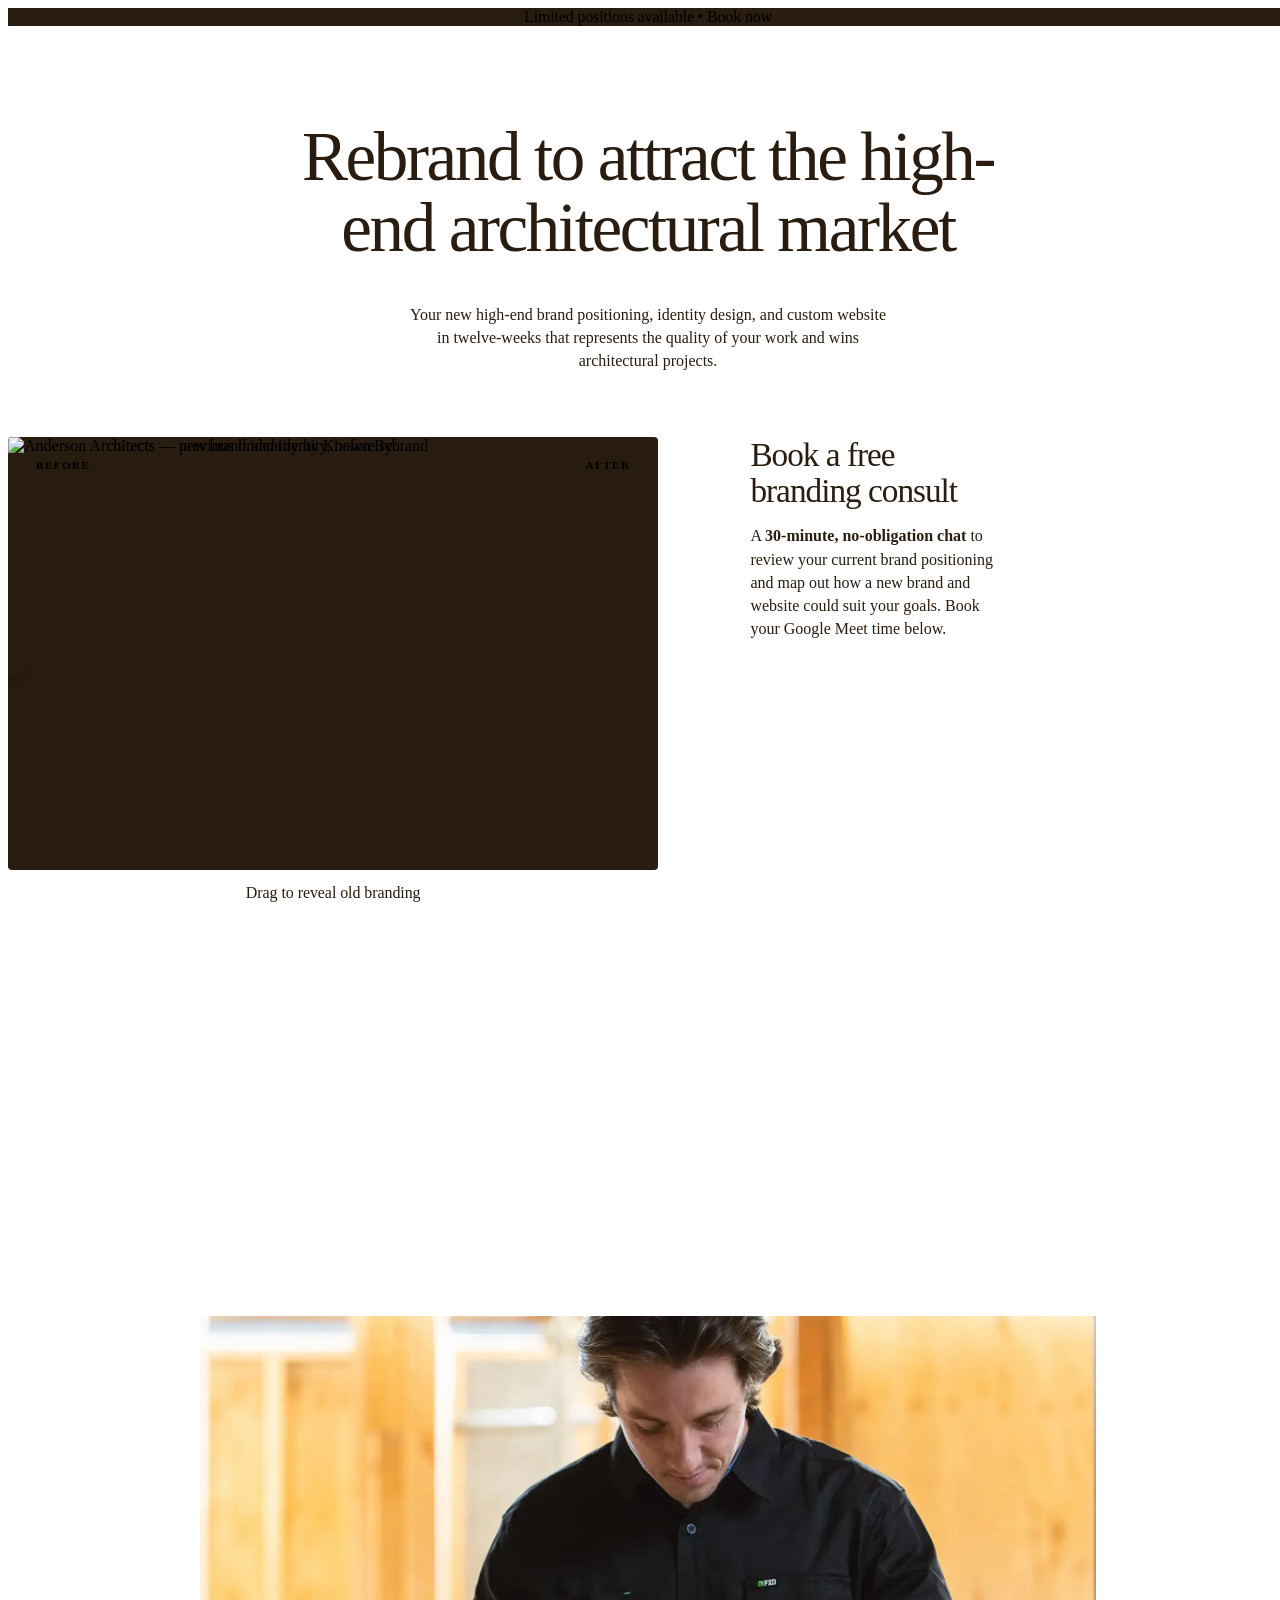
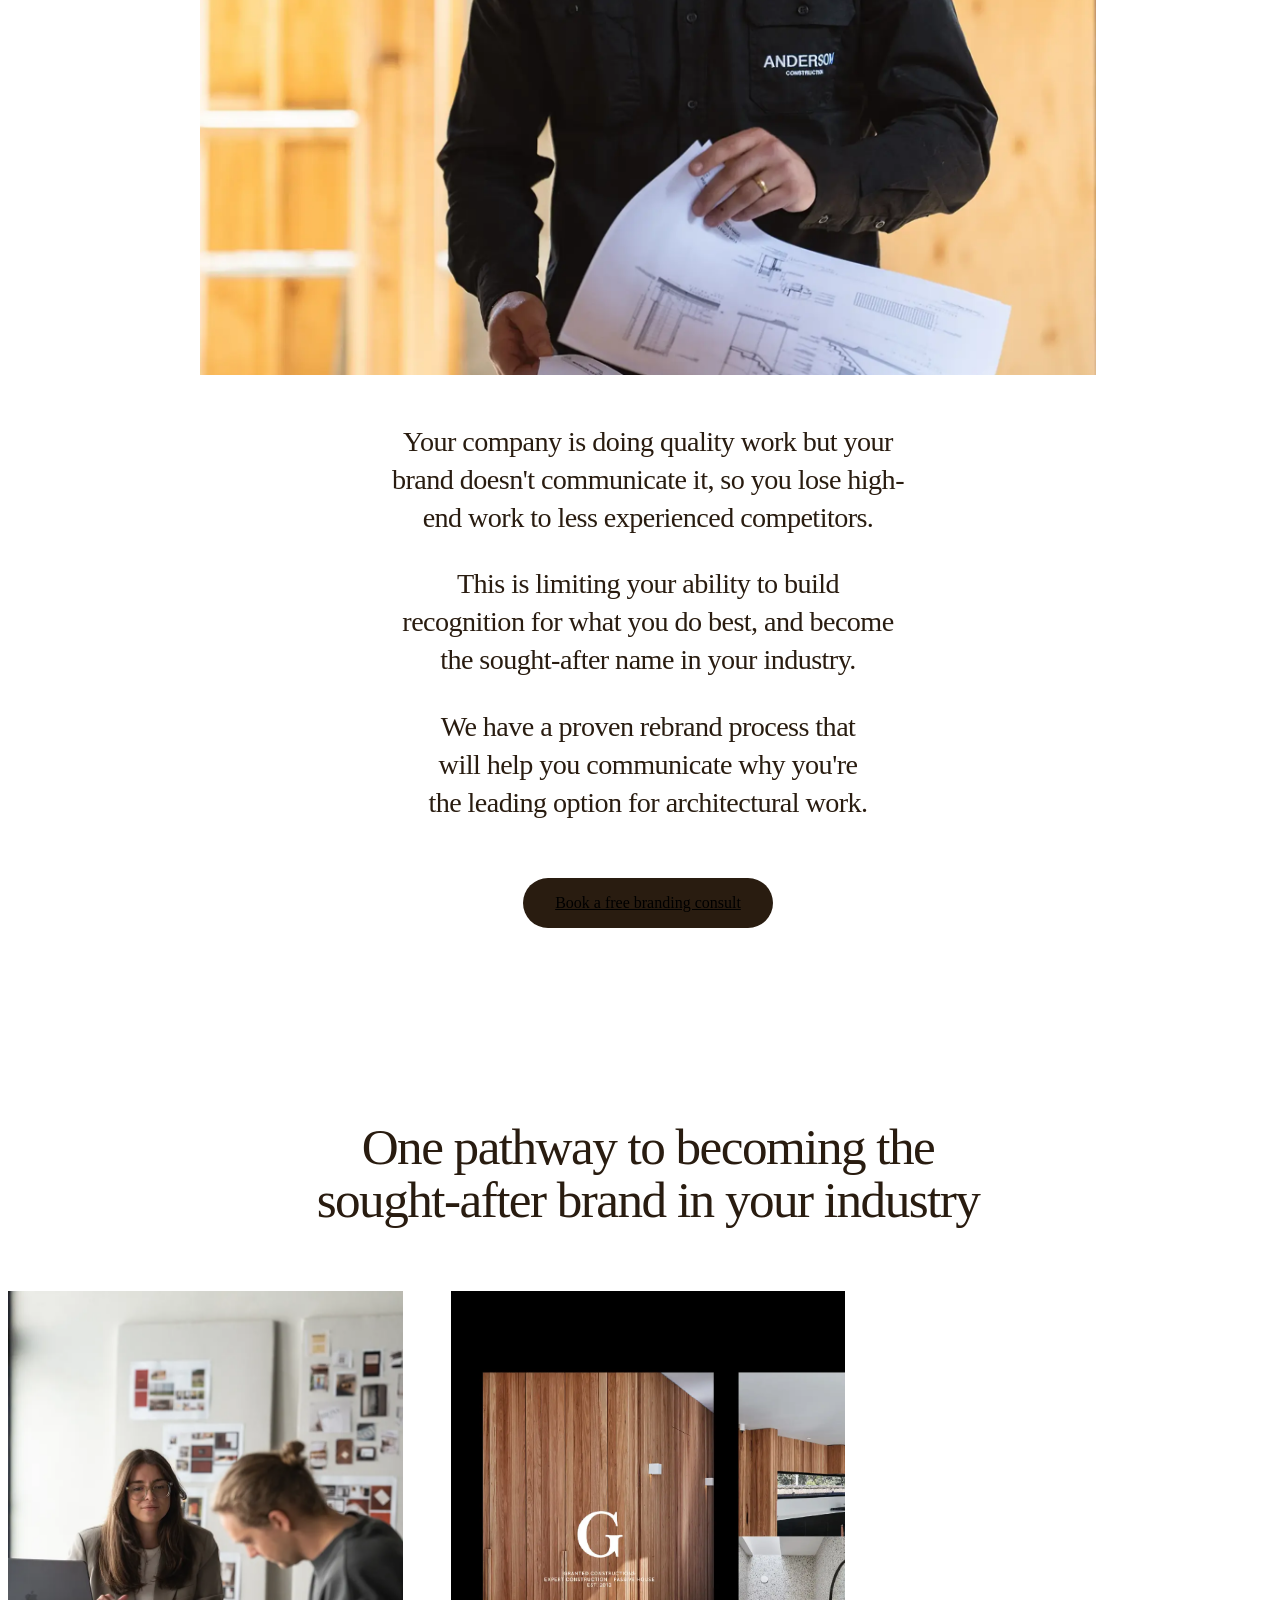
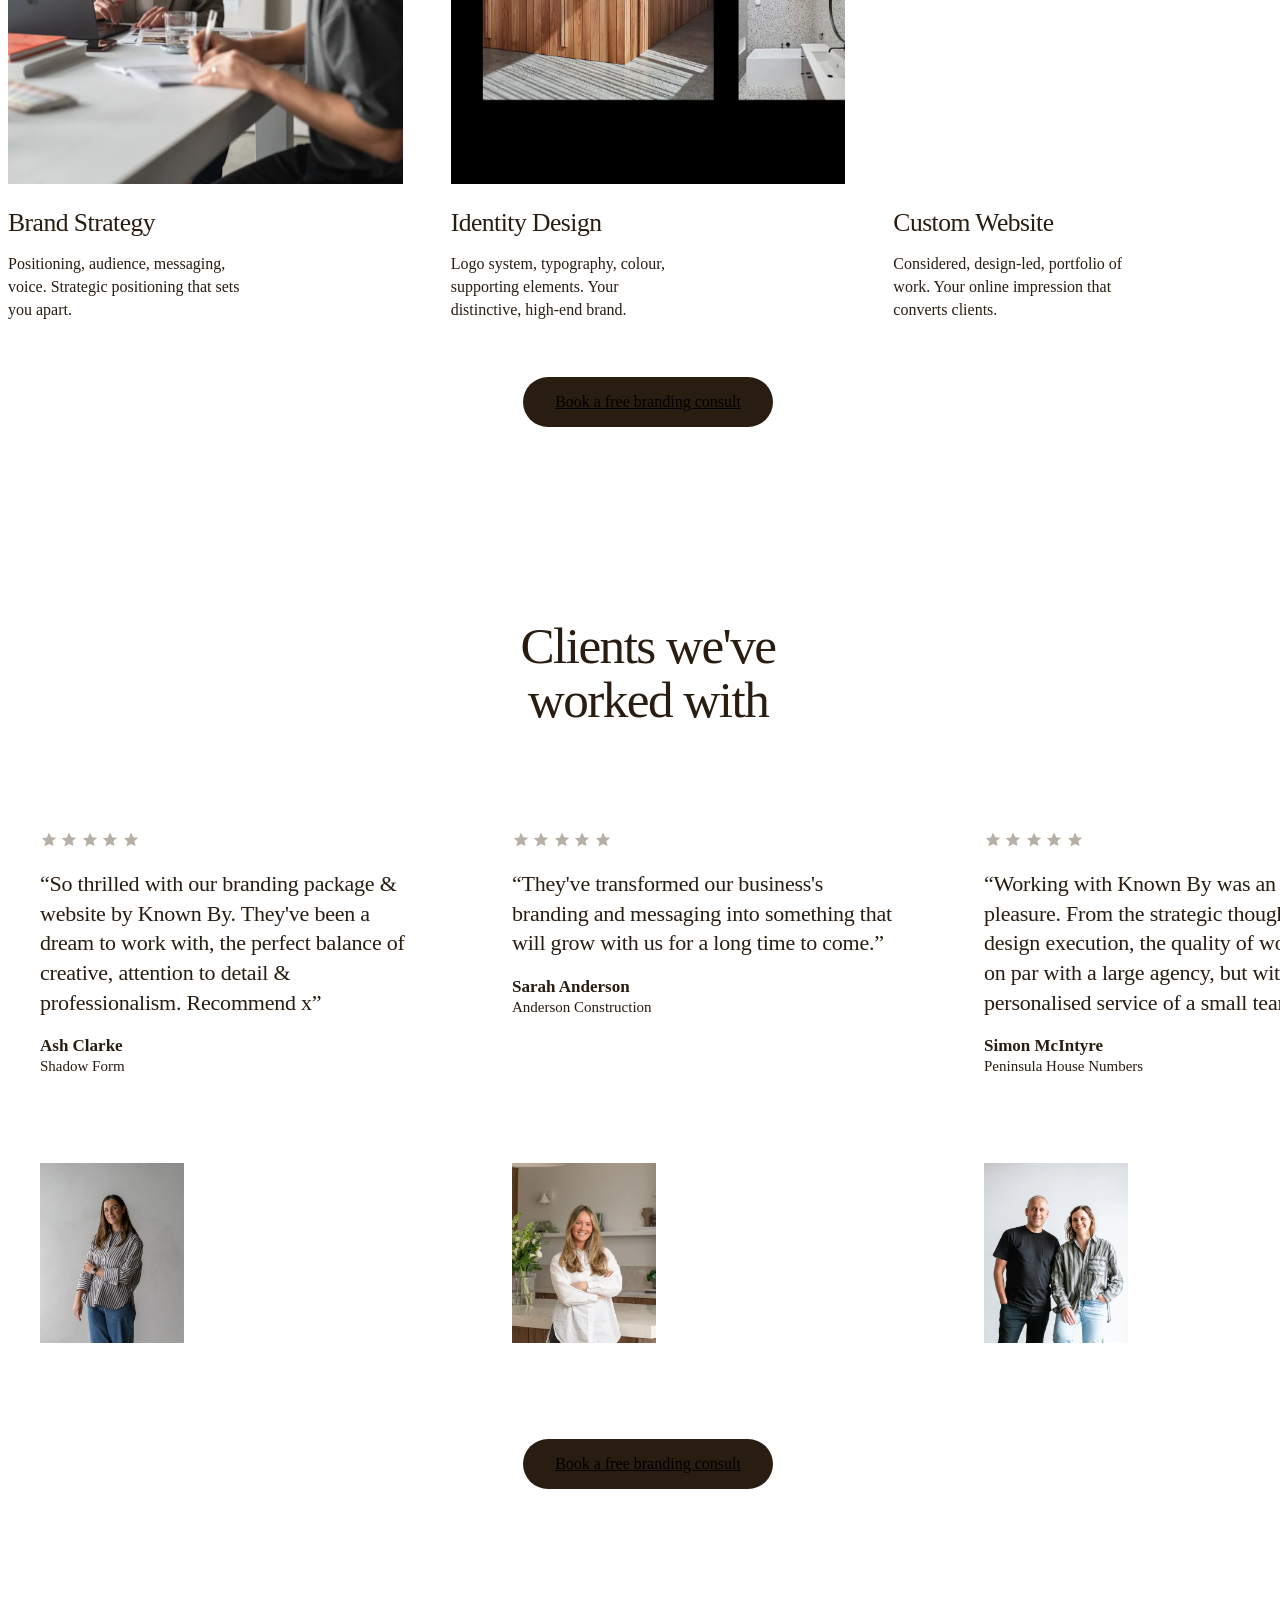
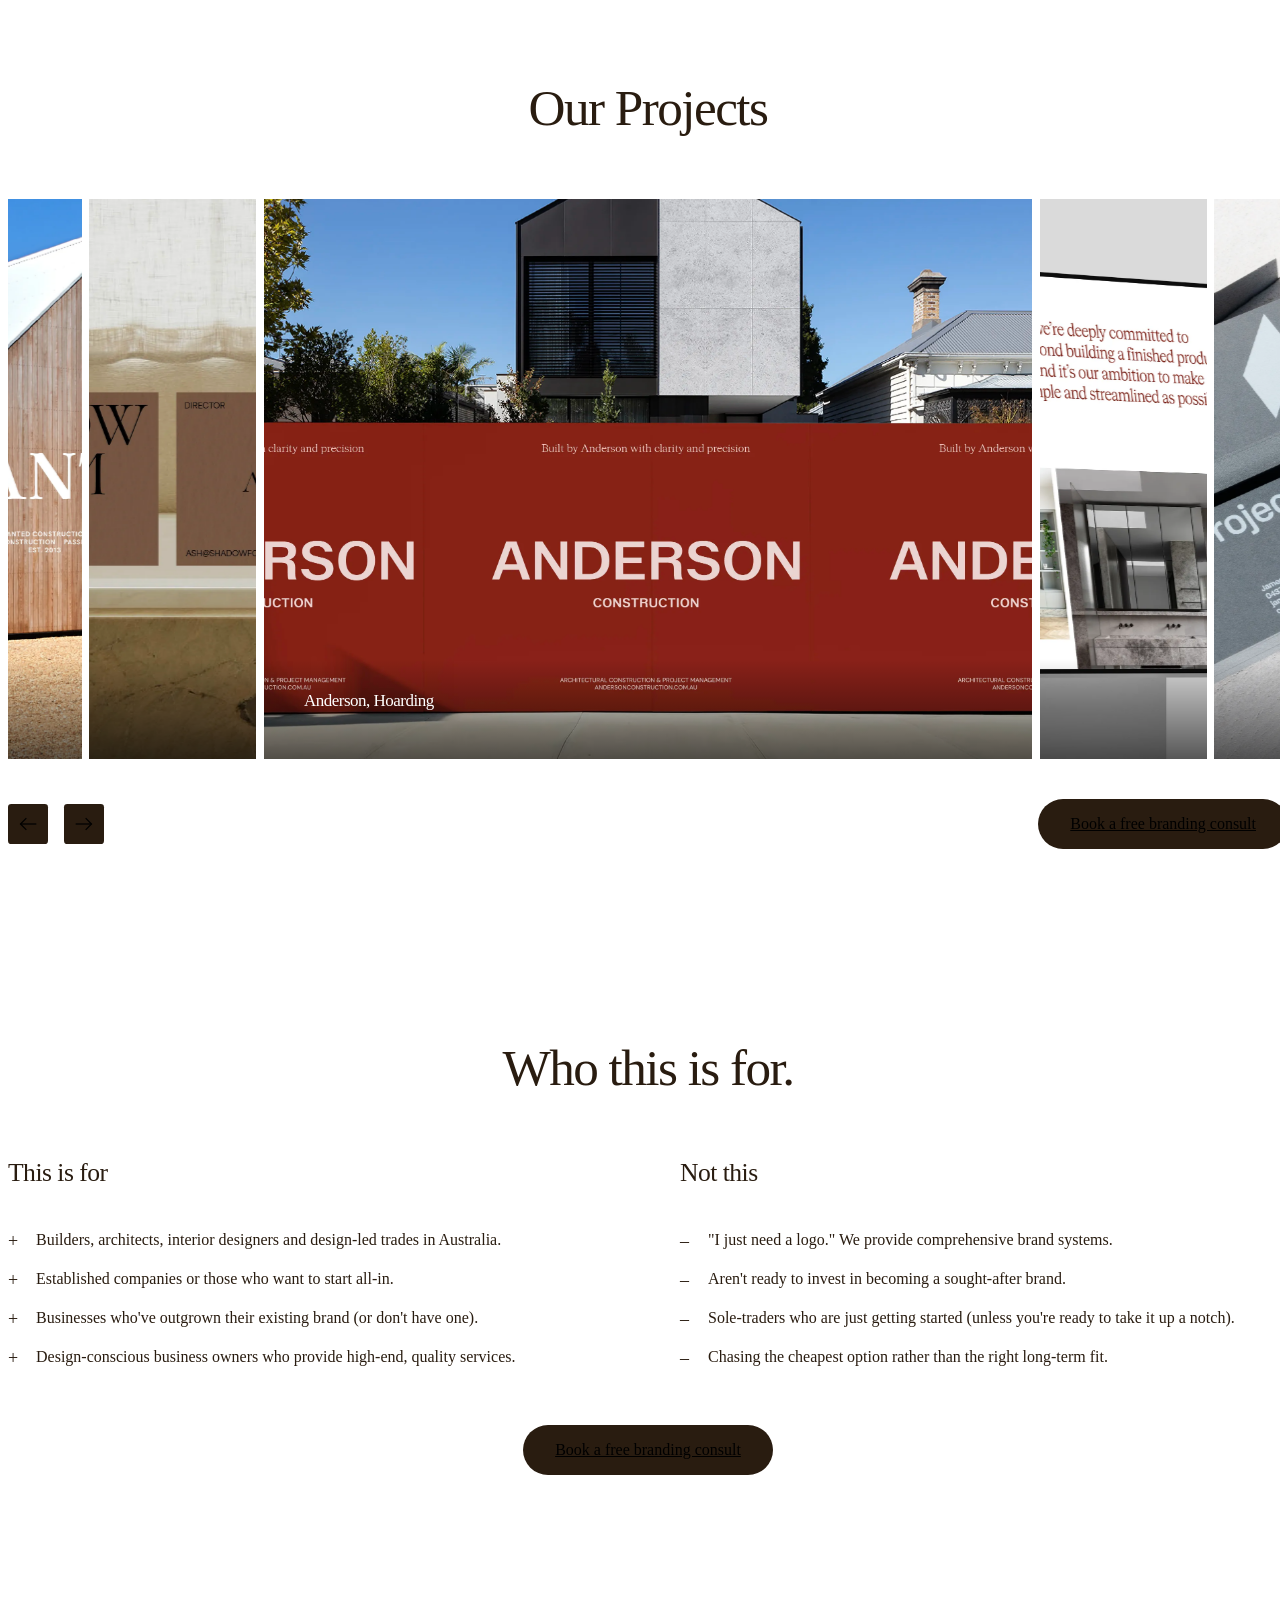
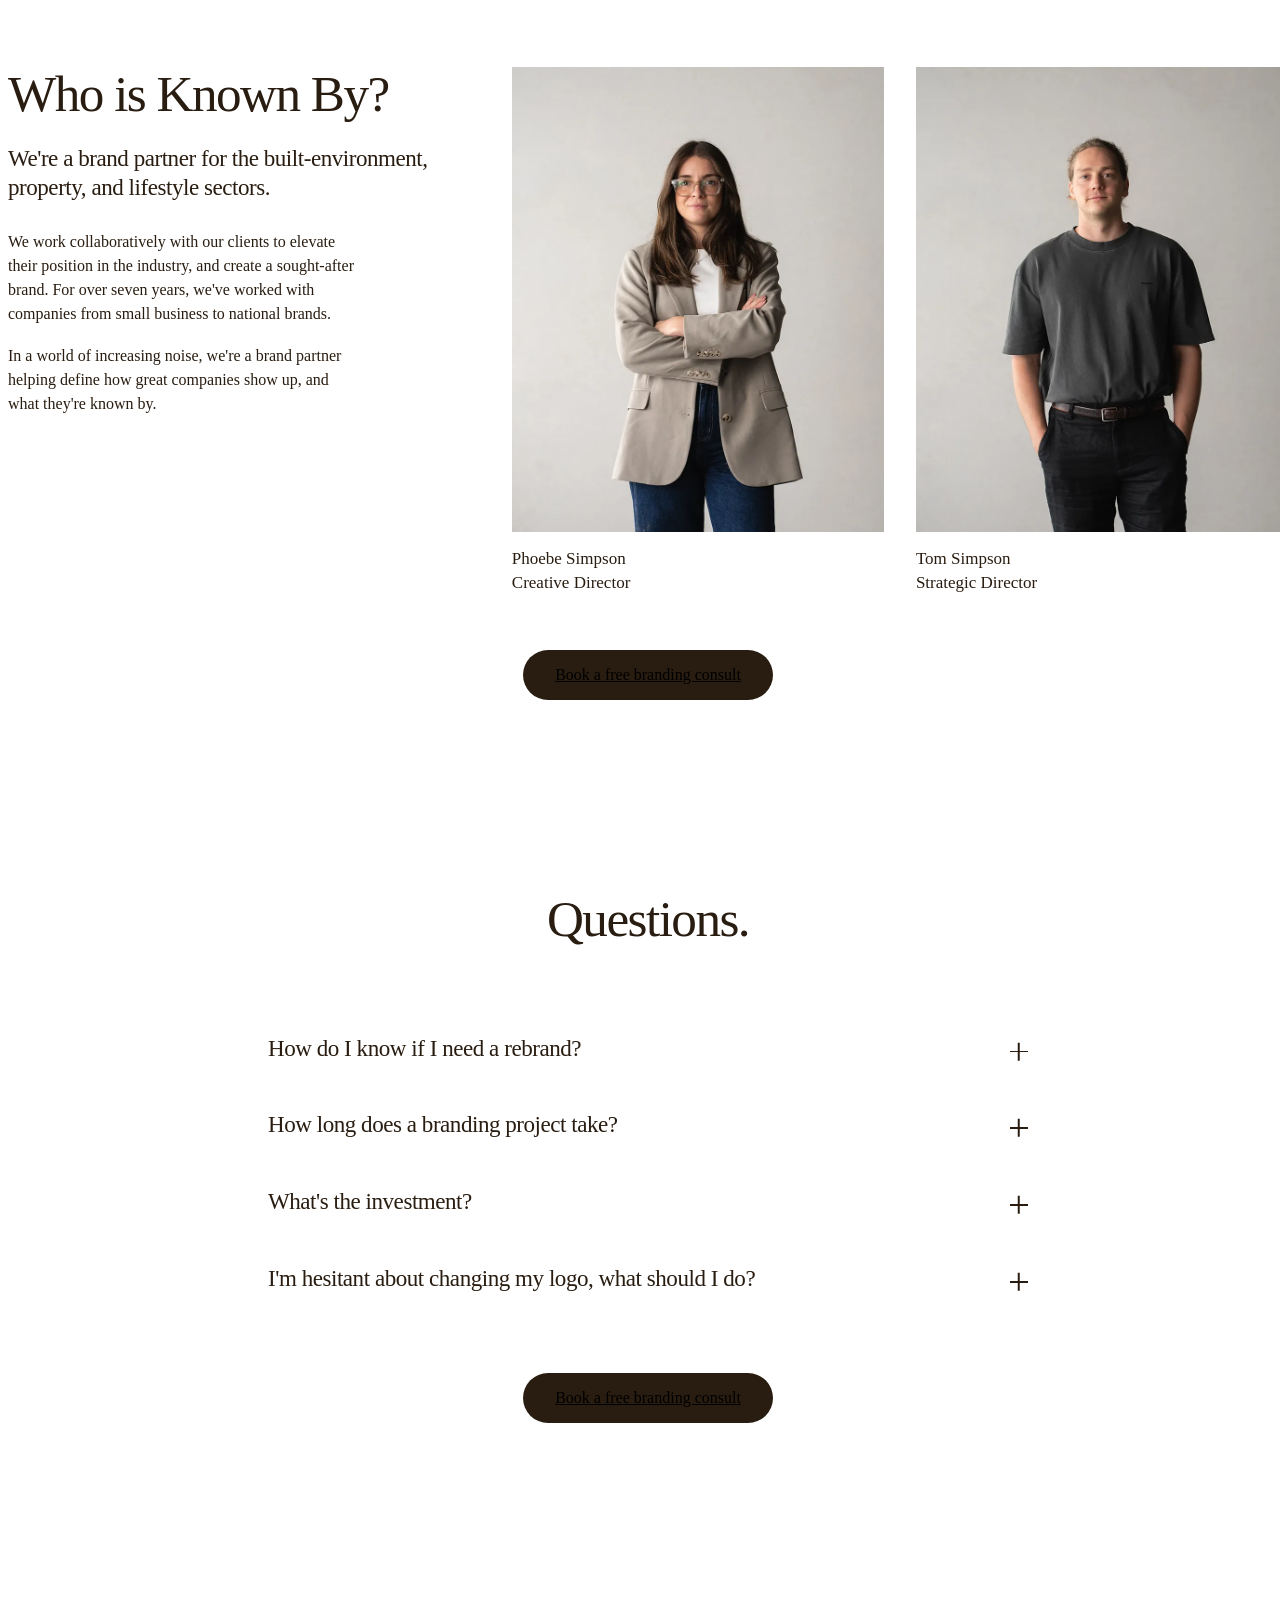
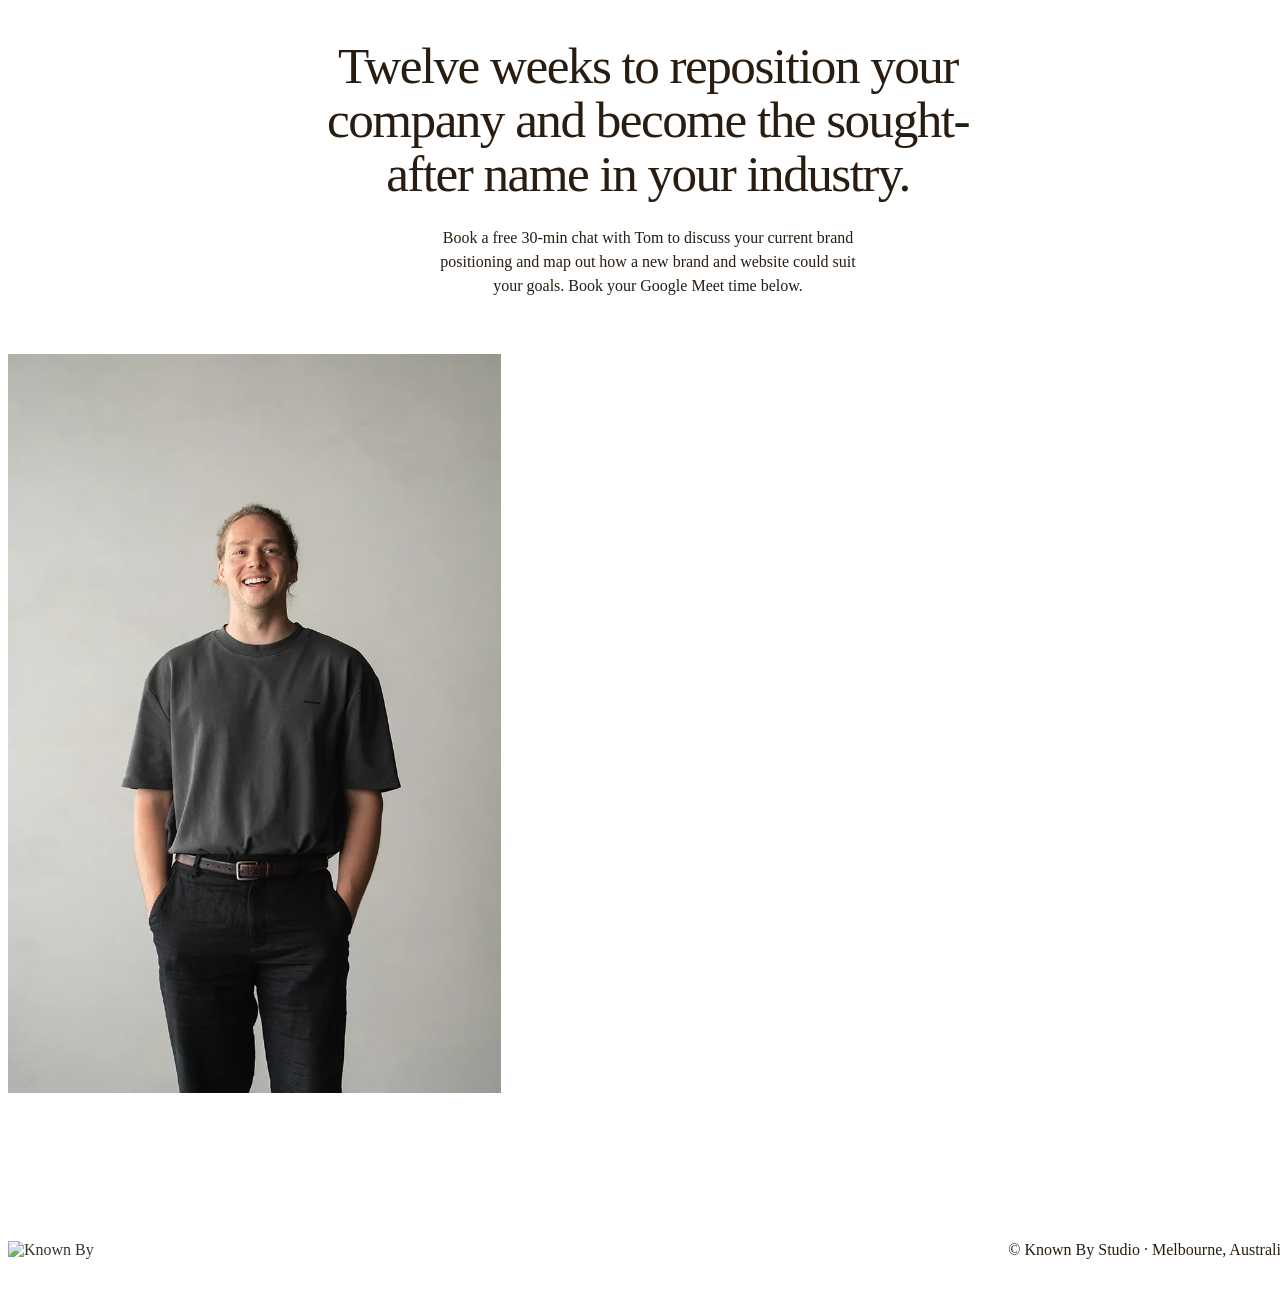
==== index-v2.html @ e7b6dc6b "Add long-form opt-in page V2 - New index-v2.html long-form variant + page-v2.css - Testimonials slid" ====
<!doctype html>
<html lang="en">
<head>
<meta charset="utf-8" />
<meta name="viewport" content="width=device-width, initial-scale=1" />
<title>Known By — Brand & Website for High-End Architectural Practices</title>
<link rel="stylesheet" href="https://cdn.jsdelivr.net/gh/tsimstack/known-by-do-branding@main/shared/styles/colors_and_type.css" />
<link rel="stylesheet" href="page.css" />
<link rel="stylesheet" href="page-v2.css" />
<!-- Smooth Scroll -->
<link rel="stylesheet" href="https://cdn.jsdelivr.net/npm/lenis@1.2.3/dist/lenis.css" />
</head>
<body>

<div id="kb-optin">

<!-- Notification banner -->
<div class="banner" role="status">
  <div class="banner__inner">
    <span>Limited positions available • Book now</span>
  </div>
</div>

<div class="site">
  <!-- Hero -->
  <header class="hero">
    <h1>Rebrand to attract the high-end architectural market</h1>
    <p class="hero__lead">Your new high-end brand positioning, identity design, and custom website in twelve-weeks that represents the quality of your work and wins architectural projects.</p>
  </header>

  <!-- Panel: Before/After slider + form -->
  <section class="panel" id="book">
    <!-- Before/After slider — AFTER shown by default, drag handle right to reveal BEFORE -->
    <div class="splitter">
      <div data-splitter-initial="15" data-splitter="wrap" class="splitter-wrapper" aria-label="Anderson Architects — drag to compare brand before and after Known By's rebrand">
        <!-- Bottom layer: BEFORE (revealed as handle moves right) -->
        <div class="splitter-content">
          <img src="https://cdn.jsdelivr.net/gh/tsimstack/known-by-do-branding@main/images/Anderson-Before_compressed.webp" loading="lazy" alt="Anderson Architects — previous brand identity, before rebrand" class="splitter-content__img" />
          <span class="splitter-label splitter-label--before">Before</span>
        </div>
        <!-- Top layer: AFTER (visible by default, clipped as handle moves right) -->
        <div data-splitter="after" class="splitter-content is--after">
          <img src="https://cdn.jsdelivr.net/gh/tsimstack/known-by-do-branding@main/images/Anderson-Booklet-Folder-3.webp" loading="lazy" alt="Anderson Architects — new brand identity by Known By" class="splitter-content__img" />
          <span class="splitter-label splitter-label--after">After</span>
        </div>
        <div data-splitter="handle" class="splitter-handle">
          <div class="splitter-handle__center">
            <svg xmlns="http://www.w3.org/2000/svg" width="100%" viewBox="0 0 24 24" fill="none" class="splitter-handle__icon" aria-hidden="true">
              <path d="M20.7931 11.5L15.2931 5.99995L16.0002 5.29285L22.3537 11.6464V12.3535L16.0002 18.7071L15.2931 18L20.793 12.5L3.20719 12.5L8.70714 18L8.00004 18.7071L1.64648 12.3535L1.64648 11.6464L8.00004 5.29285L8.70714 5.99995L3.2071 11.5L20.7931 11.5Z" fill="currentColor"></path>
            </svg>
          </div>
        </div>
      </div>
      <p class="splitter-hint">Drag to reveal old branding</p>
    </div>

    <!-- Pitch + form -->
    <div class="panel__right">
      <div class="panel__right-inner">
        <div class="pitch">
          <h2>Book a free branding consult</h2>
          <p>A <strong>30-minute, no-obligation chat</strong> to review your current brand positioning and map out how a new brand and website could suit your goals. Book your Google Meet time below.</p>
        </div>

        <!-- GHL booking widget -->
        <div class="booking">
          <iframe
            src="https://links.knownby.studio/widget/booking/nEUF1dqmWlZWuJv1elhM"
            style="width: 100%; border: none; overflow: hidden;"
            scrolling="no"
            id="nEUF1dqmWlZWuJv1elhM_1779347495416"
            title="Book your branding consult"
          ></iframe>
          <script src="https://links.knownby.studio/js/form_embed.js" type="text/javascript"></script>
        </div>
      </div>
    </div>
  </section>

  <!-- Section 2 — The shift -->
  <section class="shift">
    <img class="shift__img" src="images/Anderson-Onsite.webp" loading="lazy" alt="Anderson — on-site branding" />
    <p>Your company is doing quality work but your brand doesn't communicate it, so you lose high-end work to less experienced competitors.</p>
    <p>This is limiting your ability to build recognition for what you do best, and become the sought-after name in your industry.</p>
    <p>We have a proven rebrand process that will help you communicate why you're the leading option for architectural work.</p>
    <div class="section-cta">
      <a href="#book-consult" class="btn-primary">Book a free branding consult</a>
    </div>
  </section>

  <!-- Section 3 — What's included -->
  <section class="section section--flush">
    <div class="section__head section__head--wide">
      <h2>One pathway to becoming the sought-after brand in your industry</h2>
    </div>
    <div class="included__grid">
      <div class="included__item">
        <img class="included__img" src="images/DSC09433.webp" loading="lazy" alt="Brand strategy work" />
        <h3>Brand Strategy</h3>
        <p>Positioning, audience, messaging, voice. Strategic positioning that sets you apart.</p>
      </div>
      <div class="included__item">
        <img class="included__img" src="images/Granted-LogoStamp-Design.webp" loading="lazy" alt="Identity design — logo stamp" />
        <h3>Identity Design</h3>
        <p>Logo system, typography, colour, supporting elements. Your distinctive, high-end brand.</p>
      </div>
      <div class="included__item">
        <video class="included__img" autoplay loop muted playsinline aria-label="Shadow Form website scroll">
          <source src="https://res.cloudinary.com/known-by/video/upload/v1780022148/Known%20By%20Projects/Shadow%20Form/ShadowForm-Website-Scroll-Portrait_ktqjed.mp4" type="video/mp4" />
        </video>
        <h3>Custom Website</h3>
        <p>Considered, design-led, portfolio of work. Your online impression that converts clients.</p>
      </div>
    </div>
    <div class="section-cta">
      <a href="#book-consult" class="btn-primary">Book a free branding consult</a>
    </div>
  </section>

  <!-- Testimonials — overlapping draggable slider -->
  <section class="section">
    <div class="section__head">
      <h2>Clients we've worked with</h2>
    </div>
    <div data-overlap-slider-init class="overlapping-slider__wrap">
      <div data-overlap-slider-collection class="overlapping-slider__collection">
        <div data-overlap-slider-list class="overlapping-slider__list">
          <div data-overlap-slider-item class="overlapping-slider__item">
            <div class="testi-card">
              <div class="testi-card__stars" role="img" aria-label="Rated 5 out of 5 stars">
                <svg viewBox="0 0 24 24" fill="currentColor" aria-hidden="true"><path d="M12 2l2.9 6.26 6.87.6-5.2 4.52 1.56 6.74L12 17.27 5.87 20.72l1.56-6.74-5.2-4.52 6.87-.6L12 2z"/></svg>
                <svg viewBox="0 0 24 24" fill="currentColor" aria-hidden="true"><path d="M12 2l2.9 6.26 6.87.6-5.2 4.52 1.56 6.74L12 17.27 5.87 20.72l1.56-6.74-5.2-4.52 6.87-.6L12 2z"/></svg>
                <svg viewBox="0 0 24 24" fill="currentColor" aria-hidden="true"><path d="M12 2l2.9 6.26 6.87.6-5.2 4.52 1.56 6.74L12 17.27 5.87 20.72l1.56-6.74-5.2-4.52 6.87-.6L12 2z"/></svg>
                <svg viewBox="0 0 24 24" fill="currentColor" aria-hidden="true"><path d="M12 2l2.9 6.26 6.87.6-5.2 4.52 1.56 6.74L12 17.27 5.87 20.72l1.56-6.74-5.2-4.52 6.87-.6L12 2z"/></svg>
                <svg viewBox="0 0 24 24" fill="currentColor" aria-hidden="true"><path d="M12 2l2.9 6.26 6.87.6-5.2 4.52 1.56 6.74L12 17.27 5.87 20.72l1.56-6.74-5.2-4.52 6.87-.6L12 2z"/></svg>
              </div>
              <h3 class="testi-card__h">“So thrilled with our branding package &amp; website by Known By. They've been a dream to work with, the perfect balance of creative, attention to detail &amp; professionalism. Recommend x”</h3>
              <div class="testi-card__person">
                <span class="testi-card__name">Ash Clarke</span>
                <span class="testi-card__company">Shadow Form</span>
              </div>
              <div class="testi-card__photo">
                <img src="images/testimonials/Ash-Clare-Shadow-Form-Profile.webp" loading="lazy" alt="Ash Clarke" class="testi-card__photo-img" />
              </div>
            </div>
          </div>
          <div data-overlap-slider-item class="overlapping-slider__item">
            <div class="testi-card">
              <div class="testi-card__stars" role="img" aria-label="Rated 5 out of 5 stars">
                <svg viewBox="0 0 24 24" fill="currentColor" aria-hidden="true"><path d="M12 2l2.9 6.26 6.87.6-5.2 4.52 1.56 6.74L12 17.27 5.87 20.72l1.56-6.74-5.2-4.52 6.87-.6L12 2z"/></svg>
                <svg viewBox="0 0 24 24" fill="currentColor" aria-hidden="true"><path d="M12 2l2.9 6.26 6.87.6-5.2 4.52 1.56 6.74L12 17.27 5.87 20.72l1.56-6.74-5.2-4.52 6.87-.6L12 2z"/></svg>
                <svg viewBox="0 0 24 24" fill="currentColor" aria-hidden="true"><path d="M12 2l2.9 6.26 6.87.6-5.2 4.52 1.56 6.74L12 17.27 5.87 20.72l1.56-6.74-5.2-4.52 6.87-.6L12 2z"/></svg>
                <svg viewBox="0 0 24 24" fill="currentColor" aria-hidden="true"><path d="M12 2l2.9 6.26 6.87.6-5.2 4.52 1.56 6.74L12 17.27 5.87 20.72l1.56-6.74-5.2-4.52 6.87-.6L12 2z"/></svg>
                <svg viewBox="0 0 24 24" fill="currentColor" aria-hidden="true"><path d="M12 2l2.9 6.26 6.87.6-5.2 4.52 1.56 6.74L12 17.27 5.87 20.72l1.56-6.74-5.2-4.52 6.87-.6L12 2z"/></svg>
              </div>
              <h3 class="testi-card__h">“They've transformed our business's branding and messaging into something that will grow with us for a long time to come.”</h3>
              <div class="testi-card__person">
                <span class="testi-card__name">Sarah Anderson</span>
                <span class="testi-card__company">Anderson Construction</span>
              </div>
              <div class="testi-card__photo">
                <img src="images/testimonials/Anderson-Headshot-Cropped-Sarah.webp" loading="lazy" alt="Sarah Anderson" class="testi-card__photo-img" />
              </div>
            </div>
          </div>
          <div data-overlap-slider-item class="overlapping-slider__item">
            <div class="testi-card">
              <div class="testi-card__stars" role="img" aria-label="Rated 5 out of 5 stars">
                <svg viewBox="0 0 24 24" fill="currentColor" aria-hidden="true"><path d="M12 2l2.9 6.26 6.87.6-5.2 4.52 1.56 6.74L12 17.27 5.87 20.72l1.56-6.74-5.2-4.52 6.87-.6L12 2z"/></svg>
                <svg viewBox="0 0 24 24" fill="currentColor" aria-hidden="true"><path d="M12 2l2.9 6.26 6.87.6-5.2 4.52 1.56 6.74L12 17.27 5.87 20.72l1.56-6.74-5.2-4.52 6.87-.6L12 2z"/></svg>
                <svg viewBox="0 0 24 24" fill="currentColor" aria-hidden="true"><path d="M12 2l2.9 6.26 6.87.6-5.2 4.52 1.56 6.74L12 17.27 5.87 20.72l1.56-6.74-5.2-4.52 6.87-.6L12 2z"/></svg>
                <svg viewBox="0 0 24 24" fill="currentColor" aria-hidden="true"><path d="M12 2l2.9 6.26 6.87.6-5.2 4.52 1.56 6.74L12 17.27 5.87 20.72l1.56-6.74-5.2-4.52 6.87-.6L12 2z"/></svg>
                <svg viewBox="0 0 24 24" fill="currentColor" aria-hidden="true"><path d="M12 2l2.9 6.26 6.87.6-5.2 4.52 1.56 6.74L12 17.27 5.87 20.72l1.56-6.74-5.2-4.52 6.87-.6L12 2z"/></svg>
              </div>
              <h3 class="testi-card__h">“Working with Known By was an absolute pleasure. From the strategic thought to the design execution, the quality of work was on par with a large agency, but with the personalised service of a small team.”</h3>
              <div class="testi-card__person">
                <span class="testi-card__name">Simon McIntyre</span>
                <span class="testi-card__company">Peninsula House Numbers</span>
              </div>
              <div class="testi-card__photo">
                <img src="images/testimonials/Simon-PHN.webp" loading="lazy" alt="Simon McIntyre" class="testi-card__photo-img" />
              </div>
            </div>
          </div>
          <div data-overlap-slider-item class="overlapping-slider__item">
            <div class="testi-card">
              <div class="testi-card__stars" role="img" aria-label="Rated 5 out of 5 stars">
                <svg viewBox="0 0 24 24" fill="currentColor" aria-hidden="true"><path d="M12 2l2.9 6.26 6.87.6-5.2 4.52 1.56 6.74L12 17.27 5.87 20.72l1.56-6.74-5.2-4.52 6.87-.6L12 2z"/></svg>
                <svg viewBox="0 0 24 24" fill="currentColor" aria-hidden="true"><path d="M12 2l2.9 6.26 6.87.6-5.2 4.52 1.56 6.74L12 17.27 5.87 20.72l1.56-6.74-5.2-4.52 6.87-.6L12 2z"/></svg>
                <svg viewBox="0 0 24 24" fill="currentColor" aria-hidden="true"><path d="M12 2l2.9 6.26 6.87.6-5.2 4.52 1.56 6.74L12 17.27 5.87 20.72l1.56-6.74-5.2-4.52 6.87-.6L12 2z"/></svg>
                <svg viewBox="0 0 24 24" fill="currentColor" aria-hidden="true"><path d="M12 2l2.9 6.26 6.87.6-5.2 4.52 1.56 6.74L12 17.27 5.87 20.72l1.56-6.74-5.2-4.52 6.87-.6L12 2z"/></svg>
                <svg viewBox="0 0 24 24" fill="currentColor" aria-hidden="true"><path d="M12 2l2.9 6.26 6.87.6-5.2 4.52 1.56 6.74L12 17.27 5.87 20.72l1.56-6.74-5.2-4.52 6.87-.6L12 2z"/></svg>
              </div>
              <h3 class="testi-card__h">“I was ready to make some major changes to my branding &amp; website but was very cautious about who to work with &amp; from the first iteration of their concept I could tell straight away that we were aligned. Couldn't be happier with the end result.”</h3>
              <div class="testi-card__person">
                <span class="testi-card__name">Georgia Gregory</span>
                <span class="testi-card__company">Frankly Interior Design</span>
              </div>
              <div class="testi-card__photo">
                <img src="images/testimonials/Georgia_FranklyInteriorDesign.webp" loading="lazy" alt="Georgia Gregory" class="testi-card__photo-img" />
              </div>
            </div>
          </div>
        </div>
      </div>
    </div>
    <div class="section-cta">
      <a href="#book-consult" class="btn-primary">Book a free branding consult</a>
    </div>
  </section>

  <!-- Cascading slider — selected work -->
  <section class="section section--flush">
    <div class="section__head">
      <h2>Our Projects</h2>
    </div>
    <div data-cascading-slider-wrap class="cascading-slider" aria-label="Selected work" aria-roledescription="carousel">
      <div class="cascading-slider__collection">
        <div data-cascading-viewport class="cascading-slider__list">
          <div aria-roledescription="slide" data-cascading-slide role="group" class="cascading-slider__item">
            <div class="cascading-slider__item-inner">
              <div class="cascading-slider__item-bg">
                <img src="images/Anderson-Hoarding.webp" loading="eager" draggable="false" alt="Anderson — site hoarding branding" class="cascading-slider__img">
              </div>
              <div class="cascading-slider__item-content">
                <h3 class="cascading-slider__h">Anderson, Hoarding</h3>
              </div>
            </div>
          </div>
          <div aria-roledescription="slide" data-cascading-slide role="group" class="cascading-slider__item">
            <div class="cascading-slider__item-inner">
              <div class="cascading-slider__item-bg">
                <img src="images/Anderson-Website-Desktop.webp" loading="lazy" draggable="false" alt="Anderson — website design" class="cascading-slider__img">
              </div>
              <div class="cascading-slider__item-content">
                <h3 class="cascading-slider__h">Anderson, Website</h3>
              </div>
            </div>
          </div>
          <div aria-roledescription="slide" data-cascading-slide role="group" class="cascading-slider__item">
            <div class="cascading-slider__item-inner">
              <div class="cascading-slider__item-bg">
                <img src="images/Carr-Projects-Branding-5.webp" loading="lazy" draggable="false" alt="Carr Projects — business cards" class="cascading-slider__img">
              </div>
              <div class="cascading-slider__item-content">
                <h3 class="cascading-slider__h">Carr Projects, Business Cards</h3>
              </div>
            </div>
          </div>
          <div aria-roledescription="slide" data-cascading-slide role="group" class="cascading-slider__item">
            <div class="cascading-slider__item-inner">
              <div class="cascading-slider__item-bg">
                <img src="images/Carr-Projects-Branding-Workwear-1.webp" loading="lazy" draggable="false" alt="Carr Projects — branded workwear" class="cascading-slider__img">
              </div>
              <div class="cascading-slider__item-content">
                <h3 class="cascading-slider__h">Carr Projects, Workwear</h3>
              </div>
            </div>
          </div>
          <div aria-roledescription="slide" data-cascading-slide role="group" class="cascading-slider__item">
            <div class="cascading-slider__item-inner">
              <div class="cascading-slider__item-bg">
                <img src="images/Frankly-Branding-Project-Small-10.webp" loading="lazy" draggable="false" alt="Frankly — brand identity" class="cascading-slider__img">
              </div>
              <div class="cascading-slider__item-content">
                <h3 class="cascading-slider__h">Frankly, Branding</h3>
              </div>
            </div>
          </div>
          <div aria-roledescription="slide" data-cascading-slide role="group" class="cascading-slider__item">
            <div class="cascading-slider__item-inner">
              <div class="cascading-slider__item-bg">
                <img src="images/Granted-Constructions-Branding-15.webp" loading="lazy" draggable="false" alt="Granted Constructions — brand identity" class="cascading-slider__img">
              </div>
              <div class="cascading-slider__item-content">
                <h3 class="cascading-slider__h">Granted Branding</h3>
              </div>
            </div>
          </div>
          <div aria-roledescription="slide" data-cascading-slide role="group" class="cascading-slider__item">
            <div class="cascading-slider__item-inner">
              <div class="cascading-slider__item-bg">
                <img src="images/Shadow-Form-Branding-7.webp" loading="lazy" draggable="false" alt="Shadow Form — brand identity" class="cascading-slider__img">
              </div>
              <div class="cascading-slider__item-content">
                <h3 class="cascading-slider__h">Shadow Form, Business Cards</h3>
              </div>
            </div>
          </div>
        </div>
      </div>
      <div class="cascading-slider__footer">
        <nav aria-label="slider navigation" class="cascading-slider__nav">
          <button data-cascading-slider-prev aria-label="previous slide" class="cascading-slider__button">
            <svg xmlns="http://www.w3.org/2000/svg" width="100%" viewBox="0 0 24 24" fill="none" class="cascading-slider__button-arrow is--prev">
              <path d="M14 19L21 12L14 5" stroke="currentColor" stroke-miterlimit="10" stroke-width="1.5"></path>
              <path d="M21 12H2" stroke="currentColor" stroke-miterlimit="10" stroke-width="1.5"></path>
            </svg>
          </button>
          <button data-cascading-slider-next aria-label="next slide" class="cascading-slider__button">
            <svg xmlns="http://www.w3.org/2000/svg" width="100%" viewBox="0 0 24 24" fill="none" class="cascading-slider__button-arrow">
              <path d="M14 19L21 12L14 5" stroke="currentColor" stroke-miterlimit="10" stroke-width="1.5"></path>
              <path d="M21 12H2" stroke="currentColor" stroke-miterlimit="10" stroke-width="1.5"></path>
            </svg>
          </button>
        </nav>
        <a href="#book-consult" class="btn-primary">Book a free branding consult</a>
      </div>
    </div>
  </section>

  <!-- Section 5 — Who this is for -->
  <section class="section">
    <div class="section__head">
      <h2>Who this is for.</h2>
    </div>
    <div class="audience__grid">
      <div class="audience__col audience__col--for">
        <h3>This is for</h3>
        <ul class="audience__list">
          <li>Builders, architects, interior designers and design-led trades in Australia.</li>
          <li>Established companies or those who want to start all-in.</li>
          <li>Businesses who've outgrown their existing brand (or don't have one).</li>
          <li>Design-conscious business owners who provide high-end, quality services.</li>
        </ul>
      </div>
      <div class="audience__col audience__col--not">
        <h3>Not this</h3>
        <ul class="audience__list">
          <li>"I just need a logo." We provide comprehensive brand systems.</li>
          <li>Aren't ready to invest in becoming a sought-after brand.</li>
          <li>Sole-traders who are just getting started (unless you're ready to take it up a notch).</li>
          <li>Chasing the cheapest option rather than the right long-term fit.</li>
        </ul>
      </div>
    </div>
    <div class="section-cta">
      <a href="#book-consult" class="btn-primary">Book a free branding consult</a>
    </div>
  </section>

  <!-- Section 6 — Who is Known By? -->
  <section class="section">
    <div class="who__grid">
      <div class="who__intro">
        <h2 class="who__h">Who is Known By?</h2>
        <p class="who__lead">We're a brand partner for the built-environment, property, and lifestyle sectors.</p>
        <p class="who__body">We work collaboratively with our clients to elevate their position in the industry, and create a sought-after brand. For over seven years, we've worked with companies from small business to national brands.</p>
        <p class="who__body">In a world of increasing noise, we're a brand partner helping define how great companies show up, and what they're known by.</p>
      </div>
      <div class="who__people">
        <figure class="who__person">
          <div class="who__photo">
            <img src="images/DSC09747.webp" loading="lazy" alt="Phoebe Simpson, Creative Director" />
          </div>
          <figcaption class="who__caption">
            <span class="who__name">Phoebe Simpson</span>
            <span class="who__role">Creative Director</span>
          </figcaption>
        </figure>
        <figure class="who__person">
          <div class="who__photo">
            <img src="images/DSC09870.webp" loading="lazy" alt="Tom Simpson, Strategic Director" />
          </div>
          <figcaption class="who__caption">
            <span class="who__name">Tom Simpson</span>
            <span class="who__role">Strategic Director</span>
          </figcaption>
        </figure>
      </div>
    </div>
    <div class="section-cta">
      <a href="#book-consult" class="btn-primary">Book a free branding consult</a>
    </div>
  </section>

  <!-- Section 9 — FAQ -->
  <section class="section">
    <div class="section__head">
      <h2>Questions.</h2>
    </div>
    <div class="faq__list">
      <details class="faq__item">
        <summary>How do I know if I need a rebrand?<span class="faq__icon" aria-hidden="true"></span></summary>
        <div class="faq__answer">
          <p>A rebrand doesn't just attract more work, it attracts better work, and that's the kind of difference that high-end companies need.</p>
          <p>If you're lacking clarity about what your brand is, feel like your identity looks outdated, or spend too much time recreating proposals and marketing assets to try and get them right, these are good signs you're ready for a rebrand. Rebranding brings clarity, consistency, and confidence to your business that makes everything you do easier and more effective.</p>
        </div>
      </details>
      <details class="faq__item">
        <summary>How long does a branding project take?<span class="faq__icon" aria-hidden="true"></span></summary>
        <div class="faq__answer">
          <p>Most branding and website projects take twelve weeks. We prioritise depth and clarity over rushing the work, but have developed a streamlined process that delivers results as efficiently as possible without compromising on quality.</p>
        </div>
      </details>
      <details class="faq__item">
        <summary>What's the investment?<span class="faq__icon" aria-hidden="true"></span></summary>
        <div class="faq__answer">
          <p>We provide transparent proposals outlining project inclusions along with the timeline and investment. Book a call and I'll provide all the relevant details to your business.</p>
        </div>
      </details>
      <details class="faq__item">
        <summary>I'm hesitant about changing my logo, what should I do?<span class="faq__icon" aria-hidden="true"></span></summary>
        <div class="faq__answer">
          <p>We've worked with businesses ranging from new startups to companies with over 40 years history. Regardless of the stage of growth, we always make considered, thoughtful changes with business strategy, clients and recognition in mind.</p>
          <p>In some cases, we preserve distinctly relevant aspects of a brand that people have come to know, but update them in a way that offers a more refined look. This way you can continue building brand equity as well as reaping the benefits of an identity refresh.</p>
        </div>
      </details>
    </div>
    <div class="section-cta">
      <a href="#book-consult" class="btn-primary">Book a free branding consult</a>
    </div>
  </section>

  <!-- Section 10 — Book a consult CTA -->
  <section class="book-cta" id="book-consult">
    <div class="book-cta__head">
      <h2>Twelve weeks to reposition your company and become the sought-after name in your industry.</h2>
      <p>Book a free 30-min chat with Tom to discuss your current brand positioning and map out how a new brand and website could suit your goals. Book your Google Meet time below.</p>
    </div>
    <div class="book-cta__grid">
      <div class="book-cta__media">
        <img class="book-cta__img" src="images/DSC09916.webp" loading="lazy" alt="Known By studio" />
      </div>
      <div class="book-cta__booking">
        <iframe
          src="https://links.knownby.studio/widget/booking/nEUF1dqmWlZWuJv1elhM"
          style="width: 100%; border: none; overflow: hidden;"
          scrolling="no"
          id="nEUF1dqmWlZWuJv1elhM_bookconsult"
          title="Book your branding consult"
        ></iframe>
        <script src="https://links.knownby.studio/js/form_embed.js" type="text/javascript"></script>
      </div>
    </div>
  </section>

  <div class="footnote">
    <img class="footnote__logo" src="https://cdn.jsdelivr.net/gh/tsimstack/known-by-do-branding@main/shared/logos/kb-logotype-brown.svg" alt="Known By" />
    <span>© Known By Studio · Melbourne, Australia</span>
  </div>
</div>

<script src="https://cdn.jsdelivr.net/npm/gsap@3.15/dist/gsap.min.js"></script>
<script src="https://cdn.jsdelivr.net/npm/gsap@3.15/dist/Draggable.min.js"></script>
<script src="https://cdn.jsdelivr.net/npm/gsap@3.15/dist/InertiaPlugin.min.js"></script>
<script src="https://cdn.jsdelivr.net/npm/gsap@3.15/dist/ScrollTrigger.min.js"></script>
<script src="https://cdn.jsdelivr.net/npm/lenis@1.2.3/dist/lenis.min.js"></script>
<script>
  // Before/After slider — AFTER shown by default, drag handle right to reveal BEFORE.
  gsap.registerPlugin(Draggable);
  function initBeforeAfterSplitSlider() {
    const splitters = document.querySelectorAll('[data-splitter="wrap"]');
    splitters.forEach((splitter) => {
      const handle = splitter.querySelector('[data-splitter="handle"]');
      const after = splitter.querySelector('[data-splitter="after"]');
      let bounds = splitter.getBoundingClientRect();
      let currentPercent = parseFloat(splitter.getAttribute('data-splitter-initial')) || 50;

      const setPositions = (percent) => {
        bounds = splitter.getBoundingClientRect();
        if (!bounds.width) return;
        const positionX = (percent / 100) * bounds.width;
        gsap.set(handle, { x: positionX, left: 0 });
        gsap.set(after, { clipPath: `inset(0 0 0 ${percent}%)` });
      };

      setPositions(currentPercent);

      const draggable = Draggable.create(handle, {
        type: 'x',
        bounds: splitter,
        cursor: 'ew-resize',
        activeCursor: 'grabbing',
        onDrag() {
          currentPercent = (this.x / bounds.width) * 100;
          gsap.set(after, { clipPath: `inset(0 0 0 ${currentPercent}%)` });
        }
      })[0];

      const resync = () => {
        setPositions(currentPercent);
        if (draggable) draggable.update();
      };

      // Re-sync whenever the splitter itself resizes — covers web fonts loading,
      // images decoding, GHL iframe paint, container queries, etc.
      if ('ResizeObserver' in window) {
        new ResizeObserver(resync).observe(splitter);
      } else {
        window.addEventListener('resize', resync);
      }

      // Belt-and-braces: re-sync once everything has finished loading.
      window.addEventListener('load', resync);
      splitter.querySelectorAll('img').forEach((img) => {
        if (!img.complete) img.addEventListener('load', resync, { once: true });
      });
    });
  }
  initBeforeAfterSplitSlider();
</script>

<script>
  // Cascading slider — clip-path reveal carousel (selected work).
  function initCascadingSlider() {

    const duration = 0.65;
    const ease = 'power3.inOut';

    const breakpoints = [
      { maxWidth: 479, activeWidth: 0.78, siblingWidth: 0.08 },
      { maxWidth: 767, activeWidth: 0.70, siblingWidth: 0.10 },
      { maxWidth: 991, activeWidth: 0.60, siblingWidth: 0.10 },
      { maxWidth: Infinity, activeWidth: 0.60, siblingWidth: 0.13 },
    ];

    const wrappers = document.querySelectorAll('[data-cascading-slider-wrap]');
    wrappers.forEach(setupInstance);

    function setupInstance(wrapper) {
      const viewport = wrapper.querySelector('[data-cascading-viewport]');
      const prevButton = wrapper.querySelector('[data-cascading-slider-prev]');
      const nextButton = wrapper.querySelector('[data-cascading-slider-next]');
      const slides = Array.from(viewport.querySelectorAll('[data-cascading-slide]'));
      let totalSlides = slides.length;

      if (totalSlides === 0) return;

      if (totalSlides < 9) {
        const originalSlides = slides.slice();
        while (slides.length < 9) {
          originalSlides.forEach(function(original) {
            const clone = original.cloneNode(true);
            clone.setAttribute('data-clone', '');
            viewport.appendChild(clone);
            slides.push(clone);
          });
        }
        totalSlides = slides.length;
      }

      let activeIndex = 0;
      let isAnimating = false;
      let slideWidth = 0;
      let slotCenters = {};
      let slotWidths = {};

      function readGap() {
        const raw = getComputedStyle(viewport).getPropertyValue('--gap').trim();
        if (!raw) return 0;
        const temp = document.createElement('div');
        temp.style.width = raw;
        temp.style.position = 'absolute';
        temp.style.visibility = 'hidden';
        viewport.appendChild(temp);
        const px = temp.offsetWidth;
        viewport.removeChild(temp);
        return px;
      }

      function getSettings() {
        const windowWidth = window.innerWidth;
        for (let i = 0; i < breakpoints.length; i++) {
          if (windowWidth <= breakpoints[i].maxWidth) return breakpoints[i];
        }
        return breakpoints[breakpoints.length - 1];
      }

      function getOffset(slideIndex, fromIndex) {
        if (fromIndex === undefined) fromIndex = activeIndex;
        let distance = slideIndex - fromIndex;
        const half = totalSlides / 2;
        if (distance > half) distance -= totalSlides;
        if (distance < -half) distance += totalSlides;
        return distance;
      }

      function measure() {
        const settings = getSettings();
        const viewportWidth = viewport.offsetWidth;
        const gap = readGap();

        const activeSlideWidth = viewportWidth * settings.activeWidth;
        const siblingSlideWidth = viewportWidth * settings.siblingWidth;
        const farSlideWidth = Math.max(0, (viewportWidth - activeSlideWidth - 2 * siblingSlideWidth - 4 * gap) / 2);

        slideWidth = activeSlideWidth;

        const visibleSlots = [
          { slot: -2, width: farSlideWidth },
          { slot: -1, width: siblingSlideWidth },
          { slot: 0, width: activeSlideWidth },
          { slot: 1, width: siblingSlideWidth },
          { slot: 2, width: farSlideWidth },
        ];

        let x = 0;
        visibleSlots.forEach(function(def, i) {
          slotCenters[String(def.slot)] = x + def.width / 2;
          slotWidths[String(def.slot)] = def.width;
          if (i < visibleSlots.length - 1) x += def.width + gap;
        });

        slotCenters['-3'] = slotCenters['-2'] - farSlideWidth / 2 - gap - farSlideWidth / 2;
        slotWidths['-3'] = farSlideWidth;
        slotCenters['3'] = slotCenters['2'] + farSlideWidth / 2 + gap + farSlideWidth / 2;
        slotWidths['3'] = farSlideWidth;

        slides.forEach(function(slide) {
          slide.style.width = slideWidth + 'px';
        });
      }

      function getSlideProps(offset) {
        const clamped = Math.max(-3, Math.min(3, offset));
        const slotWidth = slotWidths[String(clamped)];
        const clipAmount = Math.max(0, (slideWidth - slotWidth) / 2);
        const translateX = slotCenters[String(clamped)] - slideWidth / 2;

        return {
          x: translateX,
          '--clip': clipAmount,
          zIndex: 10 - Math.abs(clamped),
        };
      }

      function layout(animate, previousIndex) {
        slides.forEach(function(slide, index) {
          const offset = getOffset(index);

          if (offset < -3 || offset > 3) {
            if (animate && previousIndex !== undefined) {
              const previousOffset = getOffset(index, previousIndex);
              if (previousOffset >= -2 && previousOffset <= 2) {
                const exitSlot = previousOffset < 0 ? -3 : 3;
                gsap.to(slide, Object.assign({}, getSlideProps(exitSlot), {
                  duration: duration,
                  ease: ease,
                  overwrite: true,
                }));
                return;
              }
            }

            const parkSlot = offset < 0 ? -3 : 3;
            gsap.set(slide, getSlideProps(parkSlot));
            return;
          }

          const props = getSlideProps(offset);
          slide.setAttribute('data-status', offset === 0 ? 'active' : 'inactive');

          if (animate) {
            gsap.to(slide, Object.assign({}, props, {
              duration: duration,
              ease: ease,
              overwrite: true,
            }));
          } else {
            gsap.set(slide, props);
          }
        });
      }

      function goTo(targetIndex) {
        const normalizedTarget = ((targetIndex % totalSlides) + totalSlides) % totalSlides;
        if (isAnimating || normalizedTarget === activeIndex) return;
        isAnimating = true;

        const previousIndex = activeIndex;
        const travelDirection = getOffset(normalizedTarget, previousIndex) > 0 ? 1 : -1;

        slides.forEach(function(slide, index) {
          const currentOffset = getOffset(index, previousIndex);
          const nextOffset = getOffset(index, normalizedTarget);
          const wasInRange = currentOffset >= -3 && currentOffset <= 3;
          const willBeVisible = nextOffset >= -2 && nextOffset <= 2;

          if (!wasInRange && willBeVisible) {
            const entrySlot = travelDirection > 0 ? 3 : -3;
            gsap.set(slide, getSlideProps(entrySlot));
          }

          const wasInvisible = Math.abs(currentOffset) >= 3;
          const willBeStaging = Math.abs(nextOffset) === 3;
          const crossesSides = currentOffset * nextOffset < 0;
          if (wasInvisible && willBeStaging && crossesSides) {
            gsap.set(slide, getSlideProps(nextOffset > 0 ? 3 : -3));
          }
        });

        activeIndex = normalizedTarget;
        layout(true, previousIndex);
        gsap.delayedCall(duration + 0.05, function() { isAnimating = false; });
      }

      if (prevButton) prevButton.addEventListener('click', function() { goTo(activeIndex - 1); });
      if (nextButton) nextButton.addEventListener('click', function() { goTo(activeIndex + 1); });

      slides.forEach(function(slide, index) {
        slide.addEventListener('click', function() {
          if (index !== activeIndex) goTo(index);
        });
      });

      document.addEventListener('keydown', function(event) {
        if (event.key === 'ArrowLeft') goTo(activeIndex - 1);
        if (event.key === 'ArrowRight') goTo(activeIndex + 1);
      });

      let resizeTimer;
      window.addEventListener('resize', function() {
        clearTimeout(resizeTimer);
        resizeTimer = setTimeout(function() {
          measure();
          layout(false);
        }, 100);
      });

      measure();
      layout(false);
    }
  }

  // Initialize Cascading Slider
  document.addEventListener('DOMContentLoaded', function() {
    initCascadingSlider();
  });
</script>

<script>
  // Overlapping testimonial slider — drag horizontally; cards scale/rotate behind active.
  if (window.InertiaPlugin) gsap.registerPlugin(InertiaPlugin);

  function initOverlappingSlider() {
    const inits = document.querySelectorAll('[data-overlap-slider-init]');
    if (!inits.length) return;

    inits.forEach(setupOverlappingSlider);

    function setupOverlappingSlider(init) {
      const minScale = +(init.getAttribute('data-scale') ?? 0.45);
      const maxRotation = +(init.getAttribute('data-rotate') ?? -8);
      const inertia = true;

      const wrap = init.querySelector('[data-overlap-slider-collection]');
      const slider = init.querySelector('[data-overlap-slider-list]');
      const slides = Array.from(init.querySelectorAll('[data-overlap-slider-item]'));

      if (!wrap || !slider || !slides.length) return;

      wrap.style.touchAction = 'none';
      wrap.style.userSelect = 'none';

      let spacing = 0;
      let slideW = 0;
      let maxDrag = 0;
      let dragX = 0;
      let draggable;

      function clamp(value) {
        if (maxDrag <= 0) return 0;
        return Math.min(Math.max(value, 0), maxDrag);
      }

      function update() {
        gsap.set(slider, { x: -dragX });
        slides.forEach((slide, i) => {
          const threshold = i * spacing;
          const local = Math.max(0, dragX - threshold);
          const t = spacing > 0 ? Math.min(local / spacing, 1) : 0;
          gsap.set(slide, {
            x: local,
            scale: 1 - (1 - minScale) * t,
            rotation: maxRotation * t,
            transformOrigin: '75% center'
          });
        });
      }

      function recalc() {
        if (!slides.length) return;
        const style = getComputedStyle(slides[0]);
        const gapRight = parseFloat(style.marginRight) || 0;
        slideW = slides[0].offsetWidth;
        spacing = slideW + gapRight;
        maxDrag = spacing * (slides.length - 1);
        dragX = clamp(dragX);
        update();
        if (draggable) draggable.applyBounds({ minX: -maxDrag, maxX: 0 });
      }

      draggable = Draggable.create(slider, {
        type: 'x',
        bounds: { minX: -maxDrag, maxX: 0 },
        inertia,
        maxDuration: 1,
        snap: (raw) => {
          const d = clamp(-raw);
          const idx = spacing > 0 ? Math.round(d / spacing) : 0;
          return -idx * spacing;
        },
        onDrag() { dragX = clamp(-this.x); update(); },
        onThrowUpdate() { dragX = clamp(-this.x); update(); }
      })[0];

      const ro = new ResizeObserver(() => { recalc(); });
      ro.observe(init);

      let active = false;
      let currentIndex = 0;

      function goToSlide(idx) {
        idx = Math.max(0, Math.min(idx, slides.length - 1));
        currentIndex = idx;
        const targetX = idx * spacing;
        gsap.to({ value: dragX }, {
          value: targetX,
          duration: 0.35,
          ease: 'power4.out',
          onUpdate: function () {
            dragX = this.targets()[0].value;
            gsap.set(slider, { x: -dragX });
            update();
          }
        });
        wrap.setAttribute('aria-label', `Slide ${idx + 1} of ${slides.length}`);
      }

      const io = new IntersectionObserver(entries => {
        active = entries[0].isIntersecting;
      }, { threshold: 0.25 });
      io.observe(init);

      wrap.setAttribute('role', 'region');
      wrap.setAttribute('aria-roledescription', 'carousel');
      wrap.setAttribute('aria-label', 'Testimonial slider');

      function onKey(e) {
        if (!active) return;
        if (e.key === 'ArrowLeft') { e.preventDefault(); goToSlide(currentIndex - 1); }
        if (e.key === 'ArrowRight') { e.preventDefault(); goToSlide(currentIndex + 1); }
      }
      window.addEventListener('keydown', onKey);

      recalc();
    }
  }

  document.addEventListener('DOMContentLoaded', function () {
    initOverlappingSlider();
  });
</script>

<script>
  // FAQ accordion — opening one closes the others.
  (function () {
    const items = document.querySelectorAll('.faq__item');
    items.forEach(function (item) {
      item.addEventListener('toggle', function () {
        if (!item.open) return;
        items.forEach(function (other) {
          if (other !== item) other.open = false;
        });
      });
    });
  })();
</script>

<!-- Smooth Scroll (Lenis + GSAP ScrollTrigger) -->
<script>
  gsap.registerPlugin(ScrollTrigger);

  const lenis = new Lenis({ anchors: true });
  lenis.on('scroll', ScrollTrigger.update);
  gsap.ticker.add((time) => { lenis.raf(time * 1000); });
  gsap.ticker.lagSmoothing(0);

  window.addEventListener('load', () => {
    ScrollTrigger.refresh();
    lenis.resize();
  });
  document.fonts.ready.then(() => {
    ScrollTrigger.refresh();
    lenis.resize();
  });
</script>

</div><!-- /#kb-optin -->

</body>
</html>
---- page.css ----
/* =========================================================================
   Opt-in page — layout, hero, VSL frame, form, footer.
   Depends on tokens from /shared/styles/colors_and_type.css.
   ========================================================================= */

/* ---------- Escape GHL wrapper constraints --------------------------------
   GHL nests the Custom HTML element inside section/row/column wrappers that
   apply their own max-width and horizontal padding. Walk up the ancestor
   chain from #kb-optin and zero those out so the design controls its own
   width. Add deeper rows if GHL wraps more levels in future. */
:has(> #kb-optin),
:has(> * > #kb-optin),
:has(> * > * > #kb-optin),
:has(> * > * > * > #kb-optin),
:has(> * > * > * > * > #kb-optin),
:has(> * > * > * > * > * > #kb-optin),
:has(> * > * > * > * > * > * > #kb-optin),
:has(> * > * > * > * > * > * > * > #kb-optin) {
  max-width: none !important;
  padding: 0 !important;
  width: 100% !important;
}

:root {
  --accent: var(--kb-accent);
  --eyebrow-color: var(--kb-brown);
}
html, body { background: var(--kb-off-white); color: var(--kb-brown); }
body { overflow-x: hidden; }

.site {
  max-width: var(--kb-max-width);
  margin: 0 auto;
  padding: 0 var(--kb-site-margin);
}

/* ---------- Banner ---------- */
.banner {
  background: var(--kb-brown);
  color: var(--kb-off-white);
  width: 100%;
}
.banner__inner {
  max-width: var(--kb-max-width);
  margin: 0 auto;
  padding: 16px var(--kb-site-margin);
  display: flex;
  align-items: center;
  justify-content: center;
  gap: 14px;
  font-family: var(--kb-font-serif);
  font-size: var(--kb-fs-small);
  letter-spacing: -0.01em;
}

/* ---------- Hero ---------- */
.hero {
  padding: 64px 0 56px;
  text-align: center;
  position: relative;
}
.hero h1 {
  font-family: var(--kb-font-sans);
  font-weight: 400;
  font-size: clamp(40px, 5.4vw, 80px);
  line-height: 1.02;
  letter-spacing: -0.035em;
  margin: 0 auto;
  max-width: 22ch;
  color: var(--kb-brown);
  text-wrap: balance;
}
.hero__lead {
  margin: 40px auto 0;
  max-width: 60ch;
  font-size: var(--kb-fs-lead);
  color: var(--kb-brown);
  line-height: 1.45;
}

/* ---------- Main grid ---------- */
.panel {
  display: grid;
  grid-template-columns: minmax(0, 1.15fr) minmax(0, 1fr);
  column-gap: 64px;
  padding: 8px 0 80px;
  align-items: start;
}

.splitter {
  position: sticky;
  top: 64px;
}
.panel__right-inner {
  padding-left: 28px;
  border-left: 1px solid var(--kb-on-paper-20);
}
@media (max-width: 1024px) {
  .panel { grid-template-columns: 1fr; column-gap: 0; row-gap: 28px; }
  .panel__right-inner {
    padding-left: 0;
    border-left: 0;
    padding-top: 28px;
    border-top: 1px solid var(--kb-on-paper-20);
  }
  .splitter { position: static; top: auto; }
}

/* ---------- Before/After splitter ---------- */
.splitter-wrapper {
  position: relative;
  width: 100%;
  aspect-ratio: 3 / 2;
  background: var(--kb-brown);
  border-radius: 4px;
  overflow: hidden;
  isolation: isolate;
  touch-action: pan-y;
}
.splitter-content {
  position: absolute;
  inset: 0;
  width: 100%;
  height: 100%;
  z-index: 0;
  user-select: none;
}
.splitter-content.is--after {
  z-index: 1;
  -webkit-clip-path: inset(0 0 0 15%);
  clip-path: inset(0 0 0 15%);
}
.splitter-content__img {
  width: 100%;
  height: 100%;
  object-fit: cover;
  display: block;
  pointer-events: none;
  -webkit-user-drag: none;
}
.splitter-handle {
  position: absolute;
  top: 0;
  bottom: 0;
  left: 0;
  z-index: 2;
  width: 4px;
  height: 100%;
  background-color: var(--kb-off-white);
  display: flex;
  justify-content: center;
  align-items: center;
  cursor: ew-resize;
  touch-action: none;
}
.splitter-handle__center {
  position: relative;
  flex: none;
  width: 44px;
  height: 44px;
  border-radius: 999px;
  background-color: var(--kb-off-white);
  color: var(--kb-brown);
  display: flex;
  justify-content: center;
  align-items: center;
  box-shadow: 0 12px 28px -10px rgba(0,0,0,.35);
}
.splitter-handle__icon {
  width: 20px;
  height: 20px;
  display: block;
}
.splitter-handle__center::after {
  content: '';
  position: absolute;
  z-index: 1;
  width: 100%;
  height: 100%;
  top: 50%;
  left: 50%;
  transform: translate(-50%, -50%);
  border-radius: 999px;
  opacity: 1;
  border: 1px solid var(--kb-off-white);
  transition: all 0.4s cubic-bezier(0.35, 1, 0.6, 1);
}
.splitter-handle:hover .splitter-handle__center::after {
  width: 130%;
  height: 130%;
  opacity: 0.5;
}
.splitter-content__img::selection { background: none; }

.splitter-label {
  position: absolute;
  top: 16px;
  z-index: 1;
  font-family: var(--kb-font-sans);
  font-size: 11px;
  font-weight: 600;
  text-transform: uppercase;
  letter-spacing: 0.14em;
  color: var(--kb-off-white);
  background: rgba(41,28,16,.55);
  padding: 6px 12px;
  border-radius: 999px;
  backdrop-filter: blur(6px);
  -webkit-backdrop-filter: blur(6px);
  pointer-events: none;
  user-select: none;
}
.splitter-label--before { left: 16px; }
.splitter-label--after { right: 16px; }

.splitter-hint {
  margin: 14px 0 0;
  text-align: center;
  font-family: var(--kb-font-sans);
  font-size: var(--kb-fs-xs);
  color: var(--kb-on-paper-60);
  letter-spacing: -0.005em;
}

/* ---------- Form column ---------- */
.pitch {
  padding-top: 0;
  text-align: left;
  max-width: 460px;
  margin: 0;
}
.pitch h2 {
  font-family: var(--kb-font-sans);
  font-weight: 400;
  font-size: clamp(28px, 2.6vw, 40px);
  line-height: 1.08;
  letter-spacing: -0.03em;
  color: var(--kb-brown);
  margin: 0 0 16px;
  max-width: 18ch;
  text-wrap: balance;
}
.pitch p {
  font-size: var(--kb-fs-lead);
  line-height: 1.45;
  color: var(--kb-brown);
  margin: 0 0 28px;
  max-width: 32ch;
}
.pitch p strong { font-weight: 700; }

.form {
  max-width: 460px;
  margin: 0;
}

.booking {
  width: 100%;
  max-width: 460px;
  margin: 0;
}
.booking iframe {
  display: block;
  min-height: 480px;
}
.form__rows {
  display: grid;
  grid-template-columns: 1fr;
  gap: 18px;
  margin-bottom: 8px;
}
.form__row--split {
  display: grid;
  grid-template-columns: 1fr 1fr;
  gap: 18px;
}
@media (max-width: 480px) {
  .form__row--split { grid-template-columns: 1fr; }
}
.field input {
  all: unset;
  box-sizing: border-box;
  width: 100%;
  border-bottom: 1px solid var(--kb-on-paper-20);
  padding: 10px 0 12px;
  font-family: var(--kb-font-sans);
  font-size: var(--kb-fs-body);
  color: var(--kb-brown);
  transition: border-color .2s ease;
}
.field input::placeholder { color: var(--kb-muted); }
.field input:focus { border-color: var(--kb-brown); }

.field--select { position: relative; }
.field--select select {
  all: unset;
  box-sizing: border-box;
  width: 100%;
  border-bottom: 1px solid var(--kb-on-paper-20);
  padding: 10px 28px 12px 0;
  font-family: var(--kb-font-sans);
  font-size: var(--kb-fs-body);
  color: var(--kb-brown);
  cursor: pointer;
  background: transparent;
  transition: border-color .2s ease;
}
.field--select select:focus { border-color: var(--kb-brown); }
.field--select select:invalid { color: var(--kb-muted); }
.field--select select option { color: var(--kb-brown); }
.field--select select option[disabled] { color: var(--kb-muted); }
.field--select::after {
  content: '';
  position: absolute;
  right: 4px;
  top: 50%;
  width: 8px;
  height: 8px;
  border-right: 1.5px solid var(--kb-brown);
  border-bottom: 1.5px solid var(--kb-brown);
  transform: translateY(-75%) rotate(45deg);
  pointer-events: none;
}

.cta {
  margin-top: 24px;
  display: flex;
  flex-direction: column;
  align-items: flex-start;
  gap: 14px;
}
.cta button {
  all: unset;
  cursor: pointer;
  background: var(--kb-brown);
  color: var(--kb-off-white);
  padding: 16px 28px;
  border-radius: 999px;
  font-size: var(--kb-fs-body);
  font-weight: 700;
  transition: background .2s ease, transform .2s ease;
}
.cta button:hover { transform: translateY(-1px); background: #1F140A; }
.cta__note {
  font-size: var(--kb-fs-xs);
  color: var(--kb-on-paper-60);
  line-height: 1.5;
}

/* ---------- Footer ---------- */
.footnote {
  border-top: 1px solid var(--kb-rule);
  padding: 28px 0 36px;
  font-size: var(--kb-fs-xs);
  color: var(--kb-on-paper-60);
  display: flex; justify-content: space-between; align-items: center;
  gap: 24px;
  flex-wrap: wrap;
}
.footnote__logo { width: 150px; height: auto; display: block; opacity: .9; }

@media (max-width: 720px) {
  .hero { padding: 40px 0 20px; }
  .hero__lead { margin-top: 18px; }
  .banner__inner { flex-wrap: wrap; }
}
---- page-v2.css ----
/* =========================================================================
   Opt-in page V2 — long-form A/B test variant.
   Loaded AFTER page.css, so V1 styles still apply to the shared
   banner/hero/splitter/booking panel/footer. This file only adds the new
   sections (2–10) appended below the existing panel.
   ========================================================================= */

/* ---------- Text colour override — unify all on-paper text ---------- */
#kb-optin {
  --kb-brown: #291c10;
  --kb-on-paper-60: #291c10;
  /* Stop the off-screen slider cards from creating page-level horizontal scroll.
     clip (not hidden) avoids turning this into a vertical scroll container. */
  overflow-x: clip;
}

/* A touch more breathing room above the hero heading */
.hero { padding-top: 96px; }

/* ---------- Section scaffold ---------- */
.section {
  padding: 96px 0;
  border-top: 1px solid var(--kb-on-paper-20);
}
.section--tight { padding: 72px 0; }
.section--flush { border-top: 0; }
.section__head {
  text-align: center;
  margin: 0 auto 64px;
  max-width: 60ch;
}
.section__head h2 {
  font-family: var(--kb-font-sans);
  font-weight: 400;
  font-size: clamp(32px, 4vw, 56px);
  line-height: 1.05;
  letter-spacing: -0.03em;
  color: var(--kb-brown);
  margin: 0;
  text-wrap: balance;
}
.section__head--wide {
  max-width: 900px;
}
.section__eyebrow {
  font-family: var(--kb-font-sans);
  font-size: 11px;
  font-weight: 600;
  text-transform: uppercase;
  letter-spacing: 0.16em;
  color: var(--kb-on-paper-60);
  margin: 0 0 18px;
}

/* ---------- Section 2 — The shift ---------- */
.shift {
  padding: 88px 0 96px;
  text-align: center;
}
.shift__img {
  display: block;
  width: 100%;
  max-width: 56em;
  height: auto;
  margin: 0 auto 48px;
}
.shift p {
  font-family: var(--kb-font-sans);
  font-weight: 400;
  font-size: clamp(22px, 2.2vw, 32px);
  line-height: 1.35;
  letter-spacing: -0.02em;
  color: var(--kb-brown);
  margin: 0 auto;
  max-width: 46ch;
  text-wrap: balance;
}
.shift p + p {
  margin-top: 1em;
}

/* ---------- Section 3 — What's included ---------- */
.included__grid {
  display: grid;
  grid-template-columns: repeat(3, 1fr);
  gap: 48px;
  margin-bottom: 48px;
}
.included__img {
  display: block;
  width: 100%;
  aspect-ratio: 4 / 5;
  object-fit: cover;
  margin: 0 0 24px;
}
.included__item h3 {
  font-family: var(--kb-font-sans);
  font-weight: 400;
  font-size: clamp(22px, 2vw, 28px);
  line-height: 1.15;
  letter-spacing: -0.02em;
  color: var(--kb-brown);
  margin: 0 0 14px;
}
.included__item p {
  font-size: var(--kb-fs-body);
  line-height: 1.45;
  color: var(--kb-brown);
  margin: 0;
  max-width: 30ch;
}
.included__close {
  text-align: center;
  font-family: var(--kb-font-serif);
  font-style: normal;
  font-size: clamp(16px, 1.5vw, 20px);
  line-height: 1.3;
  color: var(--kb-brown);
  margin: 0;
}
@media (max-width: 820px) {
  .included__grid { grid-template-columns: 1fr; gap: 36px; }
}

/* ---------- Section 4 — The pathway ---------- */
.pathway__intro {
  text-align: center;
  color: var(--kb-on-paper-60);
  font-size: var(--kb-fs-body);
  margin: 0 0 56px;
}
.pathway__rail {
  position: relative;
  display: grid;
  grid-template-columns: repeat(4, 1fr);
  gap: 32px;
}
.pathway__rail::before {
  content: '';
  position: absolute;
  top: 7px;
  left: 12.5%;
  right: 12.5%;
  height: 1px;
  background: var(--kb-on-paper-20);
  z-index: 0;
}
.pathway__step {
  position: relative;
  text-align: left;
  padding-top: 32px;
}
.pathway__step::before {
  content: '';
  position: absolute;
  top: 0;
  left: 0;
  width: 14px;
  height: 14px;
  border-radius: 999px;
  background: var(--kb-off-white);
  border: 1.5px solid var(--kb-brown);
  z-index: 1;
}
.pathway__weeks {
  font-family: var(--kb-font-sans);
  font-size: 11px;
  font-weight: 600;
  text-transform: uppercase;
  letter-spacing: 0.16em;
  color: var(--kb-on-paper-60);
  margin: 0 0 6px;
}
.pathway__phase {
  font-family: var(--kb-font-sans);
  font-weight: 400;
  font-size: clamp(20px, 1.8vw, 26px);
  line-height: 1.15;
  letter-spacing: -0.02em;
  color: var(--kb-brown);
  margin: 0 0 10px;
}
.pathway__desc {
  font-size: var(--kb-fs-small);
  line-height: 1.45;
  color: var(--kb-brown);
  margin: 0;
  max-width: 28ch;
}
@media (max-width: 820px) {
  .pathway__rail { grid-template-columns: 1fr; gap: 28px; }
  .pathway__rail::before {
    top: 0;
    bottom: 0;
    left: 6px;
    right: auto;
    width: 1px;
    height: auto;
  }
  .pathway__step { padding-top: 0; padding-left: 32px; }
  .pathway__step::before { top: 4px; }
}

/* ---------- Section 5 — Who this is for ---------- */
.audience__grid {
  display: grid;
  grid-template-columns: 1fr 1fr;
  gap: 64px;
}
.audience__col h3 {
  font-family: var(--kb-font-sans);
  font-weight: 400;
  font-size: clamp(22px, 2vw, 28px);
  line-height: 1.15;
  letter-spacing: -0.02em;
  color: var(--kb-brown);
  margin: 0 0 24px;
  padding-bottom: 16px;
  border-bottom: 1px solid var(--kb-on-paper-20);
}
.audience__list {
  list-style: none;
  margin: 0;
  padding: 0;
  display: flex;
  flex-direction: column;
  gap: 16px;
}
.audience__list li {
  position: relative;
  padding-left: 28px;
  font-size: var(--kb-fs-body);
  line-height: 1.45;
  color: var(--kb-brown);
}
.audience__list li::before {
  position: absolute;
  left: 0;
  top: 0;
  font-family: var(--kb-font-sans);
  font-size: 18px;
  line-height: 1.45;
  color: var(--kb-brown);
}
.audience__col--for .audience__list li::before { content: '+'; }
.audience__col--not .audience__list li::before { content: '–'; color: var(--kb-on-paper-60); }
.audience__col--not .audience__list li { color: var(--kb-on-paper-60); }
@media (max-width: 820px) {
  .audience__grid { grid-template-columns: 1fr; gap: 40px; }
}

/* ---------- Section 6 — Who is Known By? ---------- */
.who__grid {
  display: grid;
  grid-template-columns: 0.85fr 1.5fr;
  gap: 64px;
  align-items: start;
}
.who__h {
  font-family: var(--kb-font-sans);
  font-weight: 400;
  font-size: clamp(32px, 4vw, 56px);
  line-height: 1.05;
  letter-spacing: -0.03em;
  color: var(--kb-brown);
  margin: 0 0 24px;
  text-wrap: balance;
}
.who__lead {
  font-family: var(--kb-font-sans);
  font-weight: 400;
  font-size: clamp(20px, 1.8vw, 26px);
  line-height: 1.25;
  letter-spacing: -0.02em;
  color: var(--kb-brown);
  margin: 0 0 28px;
}
.who__body {
  font-size: var(--kb-fs-body);
  line-height: 1.5;
  color: var(--kb-brown);
  margin: 0 0 18px;
  max-width: 44ch;
}
.who__body:last-child {
  margin-bottom: 0;
}
.who__people {
  display: grid;
  grid-template-columns: 1fr 1fr;
  gap: 32px;
}
.who__person {
  margin: 0;
}
.who__photo {
  aspect-ratio: 4 / 5;
  overflow: hidden;
  background-color: var(--kb-on-paper-20);
}
.who__photo img {
  width: 100%;
  height: 100%;
  object-fit: cover;
  display: block;
}
.who__caption {
  display: flex;
  flex-direction: column;
  gap: 2px;
  margin-top: 16px;
}
.who__name,
.who__role {
  font-family: var(--kb-font-serif);
  font-size: 17px;
  line-height: 1.3;
  color: var(--kb-brown);
}
@media (max-width: 820px) {
  .who__grid { grid-template-columns: 1fr; gap: 40px; }
}
@media (max-width: 520px) {
  .who__people { grid-template-columns: 1fr; gap: 32px; }
}

/* ---------- Section 7 — Proof ---------- */
.proof__grid {
  display: grid;
  grid-template-columns: repeat(3, 1fr);
  gap: 24px;
}
.proof__tile {
  position: relative;
  aspect-ratio: 4 / 5;
  background: var(--kb-pale);
  border-radius: 4px;
  overflow: hidden;
}
.proof__tile img {
  width: 100%;
  height: 100%;
  object-fit: cover;
  display: block;
}
.proof__caption {
  position: absolute;
  left: 16px;
  bottom: 16px;
  font-family: var(--kb-font-sans);
  font-size: 11px;
  font-weight: 600;
  text-transform: uppercase;
  letter-spacing: 0.14em;
  color: var(--kb-off-white);
  background: rgba(41,28,16,.55);
  padding: 6px 12px;
  border-radius: 999px;
  backdrop-filter: blur(6px);
  -webkit-backdrop-filter: blur(6px);
}
@media (max-width: 820px) {
  .proof__grid { grid-template-columns: 1fr 1fr; gap: 16px; }
}
@media (max-width: 480px) {
  .proof__grid { grid-template-columns: 1fr; }
}

/* ---------- Section 8 — EOFY tactical banner ---------- */
.eofy-strip {
  background: var(--kb-brown);
  color: var(--kb-off-white);
}
.eofy-strip__inner {
  max-width: var(--kb-max-width);
  margin: 0 auto;
  padding: 28px var(--kb-site-margin);
  display: flex;
  align-items: center;
  justify-content: space-between;
  gap: 32px;
  flex-wrap: wrap;
}
.eofy-strip__copy {
  font-family: var(--kb-font-serif);
  font-size: clamp(18px, 1.6vw, 22px);
  line-height: 1.35;
  letter-spacing: -0.01em;
  margin: 0;
  max-width: 60ch;
}
.eofy-strip__cta {
  display: inline-block;
  background: var(--kb-off-white);
  color: var(--kb-brown);
  padding: 12px 22px;
  border-radius: 999px;
  font-family: var(--kb-font-sans);
  font-size: var(--kb-fs-small);
  font-weight: 400;
  letter-spacing: -0.01em;
  transition: transform .2s ease, background .2s ease;
  white-space: nowrap;
}
.eofy-strip__cta:hover { transform: translateY(-1px); background: #F2F2F2; }

/* ---------- Section 9 — FAQ ---------- */
.faq__list {
  max-width: 760px;
  margin: 0 auto;
}
.faq__item {
  border-top: 1px solid var(--kb-on-paper-20);
  padding: 24px 0;
}
.faq__item:last-child { border-bottom: 1px solid var(--kb-on-paper-20); }
.faq__item summary {
  list-style: none;
  cursor: pointer;
  display: flex;
  align-items: flex-start;
  justify-content: space-between;
  gap: 24px;
  font-family: var(--kb-font-sans);
  font-weight: 400;
  font-size: clamp(20px, 1.8vw, 24px);
  line-height: 1.25;
  letter-spacing: -0.02em;
  color: var(--kb-brown);
}
.faq__item summary::-webkit-details-marker { display: none; }
.faq__icon {
  flex: none;
  width: 18px;
  height: 18px;
  position: relative;
  margin-top: 8px;
  transition: transform .25s ease;
}
.faq__icon::before,
.faq__icon::after {
  content: '';
  position: absolute;
  top: 50%;
  left: 0;
  width: 100%;
  height: 1.5px;
  background: var(--kb-brown);
  transform-origin: center;
}
.faq__icon::after { transform: rotate(90deg); transition: transform .25s ease; }
.faq__item[open] .faq__icon::after { transform: rotate(0deg); }
.faq__answer {
  padding-top: 16px;
  max-width: 60ch;
}
.faq__answer p {
  font-size: var(--kb-fs-body);
  line-height: 1.5;
  color: var(--kb-brown);
  margin: 0;
}
.faq__answer p + p {
  margin-top: 1em;
}

/* ---------- Section 10 — Final CTA ---------- */
.final-cta {
  text-align: center;
  padding: 120px 0;
}
.final-cta h2 {
  font-family: var(--kb-font-sans);
  font-weight: 400;
  font-size: clamp(36px, 4.6vw, 64px);
  line-height: 1.05;
  letter-spacing: -0.03em;
  color: var(--kb-brown);
  margin: 0 auto 28px;
  max-width: 20ch;
  text-wrap: balance;
}
.final-cta p {
  font-size: var(--kb-fs-lead);
  line-height: 1.45;
  color: var(--kb-brown);
  margin: 0 auto 40px;
  max-width: 52ch;
}
.final-cta__actions {
  display: flex;
  justify-content: center;
  gap: 16px;
  flex-wrap: wrap;
}
.btn-primary {
  display: inline-block;
  background: var(--kb-brown);
  color: var(--kb-off-white);
  padding: 16px 32px;
  border-radius: 999px;
  font-family: var(--kb-font-sans);
  font-size: var(--kb-fs-body);
  font-weight: 400;
  transition: background .2s ease, transform .2s ease;
}
.btn-primary:hover { background: #1F140A; transform: translateY(-1px); }

/* ---------- Per-section CTA button ---------- */
.section-cta {
  text-align: center;
  margin-top: 56px;
}

/* ---------- Section 10 — Book a consult CTA ---------- */
.book-cta {
  padding: 120px 0;
  border-top: 1px solid var(--kb-on-paper-20);
}
.book-cta__head {
  text-align: center;
  max-width: 900px;
  margin: 0 auto 56px;
}
.book-cta__head h2 {
  font-family: var(--kb-font-sans);
  font-weight: 400;
  font-size: clamp(32px, 4vw, 56px);
  line-height: 1.06;
  letter-spacing: -0.03em;
  color: var(--kb-brown);
  margin: 0 auto 24px;
  max-width: 800px;
  text-wrap: balance;
}
.book-cta__head p {
  font-size: var(--kb-fs-lead);
  line-height: 1.5;
  color: var(--kb-brown);
  margin: 0 auto;
  max-width: 56ch;
}
.book-cta__grid {
  display: grid;
  grid-template-columns: 0.8fr 1.2fr;
  gap: 48px;
  align-items: stretch;
}
.book-cta__media {
  overflow: hidden;
  background-color: var(--kb-on-paper-20);
  min-height: 28em;
}
.book-cta__img {
  width: 100%;
  height: 100%;
  object-fit: cover;
  display: block;
}
.book-cta__booking {
  min-width: 0;
}
.book-cta__booking iframe {
  display: block;
  min-height: 28em;
}
@media (max-width: 820px) {
  .book-cta__grid { grid-template-columns: 1fr; gap: 32px; }
  .book-cta__media { min-height: 0; aspect-ratio: 16 / 10; }
}

/* ---------- Mobile spacing tighten ---------- */
@media (max-width: 720px) {
  .section { padding: 64px 0; }
  .section--tight { padding: 56px 0; }
  .section__head { margin-bottom: 40px; }
  .shift { padding: 56px 0 64px; }
  .final-cta { padding: 80px 0; }
  .book-cta { padding: 80px 0; }
  .section-cta { margin-top: 40px; }
}

/* ---------- Cascading slider (selected work) ---------- */
[data-cascading-viewport] {
  --gap: 0.5em;
}

[data-cascading-slide] {
  --clip: 0;
  --radius: 0;
}

.cascading-slider {
  width: 100%;
  max-width: 90em;
  margin-left: auto;
  margin-right: auto;
  position: relative;
}

.cascading-slider__collection {
  width: 100%;
}

.cascading-slider__list {
  width: 100%;
  height: 35em;
  position: relative;
  overflow: hidden;
}

.cascading-slider__item {
  color: #fff;
  cursor: pointer;
  will-change: transform, clip-path;
  clip-path: inset(0px calc(var(--clip) * 1px) round var(--radius));
  -webkit-user-select: none;
  user-select: none;
  height: 100%;
  position: absolute;
  inset: 0% auto auto 0%;
}

.cascading-slider__item[data-status="active"] {
  cursor: default;
}

.cascading-slider__item-inner {
  width: 100%;
  height: 100%;
  position: relative;
  overflow: hidden;
}

.cascading-slider__item-bg {
  z-index: 0;
  position: absolute;
  inset: 0%;
}

.cascading-slider__img {
  object-fit: cover;
  width: 100%;
  height: 100%;
  position: absolute;
  inset: 0%;
}

.cascading-slider__item-content {
  z-index: 2;
  background-image: linear-gradient(0deg, #0009, #0000);
  padding: 2em 2em 3em 2.5em;
  position: absolute;
  inset: auto 0% 0%;
}

.cascading-slider__h {
  opacity: 0;
  letter-spacing: -.03em;
  margin-top: 0;
  margin-bottom: 0;
  color: #fff;
  font-family: var(--kb-font-serif);
  font-size: 1.0625em;
  font-weight: 400;
  line-height: 1.2;
  transition: all .3s cubic-bezier(.645, .045, .355, 1);
  transform: translate(0, .25em);
  transition-delay: 0ms;
}

[data-cascading-slide][data-status="active"] .cascading-slider__h {
  transition-delay: 400ms;
  opacity: 1;
  transform: translate(0px, 0em);
}

.cascading-slider__footer {
  display: flex;
  justify-content: space-between;
  align-items: center;
  gap: 1.5em;
  margin-top: 2.5em;
}
@media (max-width: 720px) {
  .cascading-slider__footer {
    flex-direction: column;
    align-items: center;
    gap: 1.5em;
  }
}
.cascading-slider__nav {
  grid-column-gap: 1em;
  grid-row-gap: 1em;
  flex-flow: row;
  justify-content: flex-start;
  align-items: center;
  display: flex;
  position: relative;
}

.cascading-slider__button {
  color: var(--kb-off-white);
  background-color: var(--kb-brown);
  border: none;
  border-radius: .25em;
  cursor: pointer;
  justify-content: center;
  align-items: center;
  width: 3em;
  height: 3em;
  padding: .75em;
  display: flex;
  transition: background .2s ease, transform .2s ease;
}

.cascading-slider__button:hover {
  background-color: #1F140A;
  transform: translateY(-1px);
}

.cascading-slider__button-arrow.is--prev {
  transform: rotate(-180deg);
}

/* ---------- Testimonials — overlapping draggable slider ---------- */
.overlapping-slider__wrap {
  width: 100%;
}
.overlapping-slider__collection {
  justify-content: flex-start;
  align-items: flex-start;
  width: 100%;
  display: flex;
  position: relative;
  cursor: grab;
}
.overlapping-slider__collection:active {
  cursor: grabbing;
}
.overlapping-slider__list {
  flex-flow: row;
  flex: none;
  justify-content: flex-start;
  align-items: stretch;
  display: flex;
  position: relative;
}
.overlapping-slider__item {
  flex: none;
  margin-right: 1.5em;
}

.testi-card {
  aspect-ratio: 3 / 4;
  background-color: #fff;
  border: 1px solid var(--kb-on-paper-20);
  border-radius: 12px;
  display: flex;
  flex-flow: column;
  justify-content: flex-start;
  align-items: flex-start;
  gap: 1.25em;
  width: 24em;
  max-width: 78vw;
  padding: 2.5em 2em;
}
@media (max-width: 720px) {
  .testi-card {
    width: 68vw;
    max-width: 68vw;
  }
}
.testi-card__stars {
  display: flex;
  gap: .15em;
  color: var(--kb-on-paper-40, #b8b0a6);
}
.testi-card__stars svg {
  width: 1.125em;
  height: 1.125em;
  display: block;
}
.testi-card__h {
  margin: 0;
  font-family: var(--kb-font-sans);
  font-size: 1.375em;
  font-weight: 400;
  line-height: 1.35;
  letter-spacing: -0.01em;
  color: var(--kb-brown);
}
.testi-card__photo {
  margin-top: auto;
  width: 9em;
  aspect-ratio: 4 / 5;
  overflow: hidden;
  background-color: var(--kb-on-paper-20);
}
.testi-card__photo-img {
  width: 100%;
  height: 100%;
  object-fit: cover;
  display: block;
}
.testi-card__person {
  display: flex;
  flex-flow: column;
  gap: .15em;
}
.testi-card__name {
  font-family: var(--kb-font-sans);
  font-size: 1.0625em;
  font-weight: 600;
  line-height: 1.1;
  color: var(--kb-brown);
}
.testi-card__company {
  font-family: var(--kb-font-sans);
  font-size: 0.9375em;
  font-weight: 400;
  line-height: 1.1;
  color: var(--kb-on-paper-60);
}
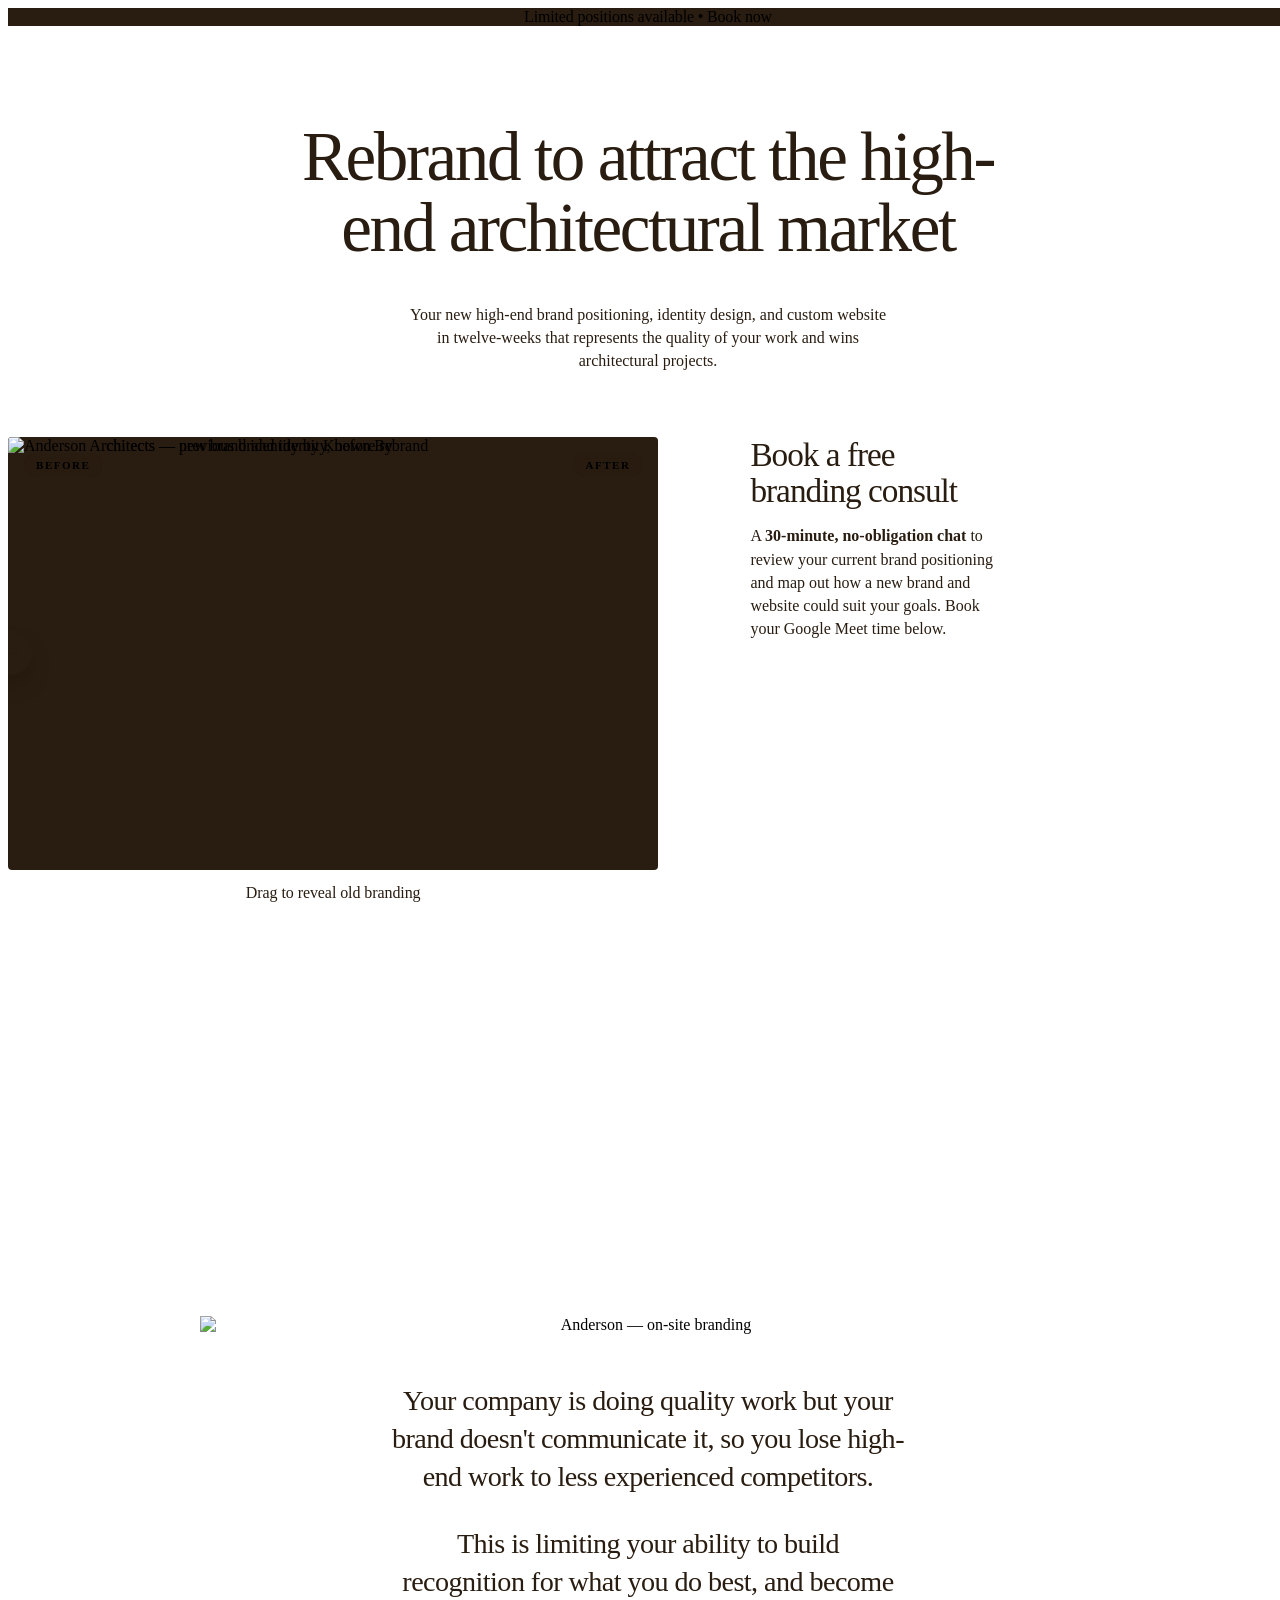
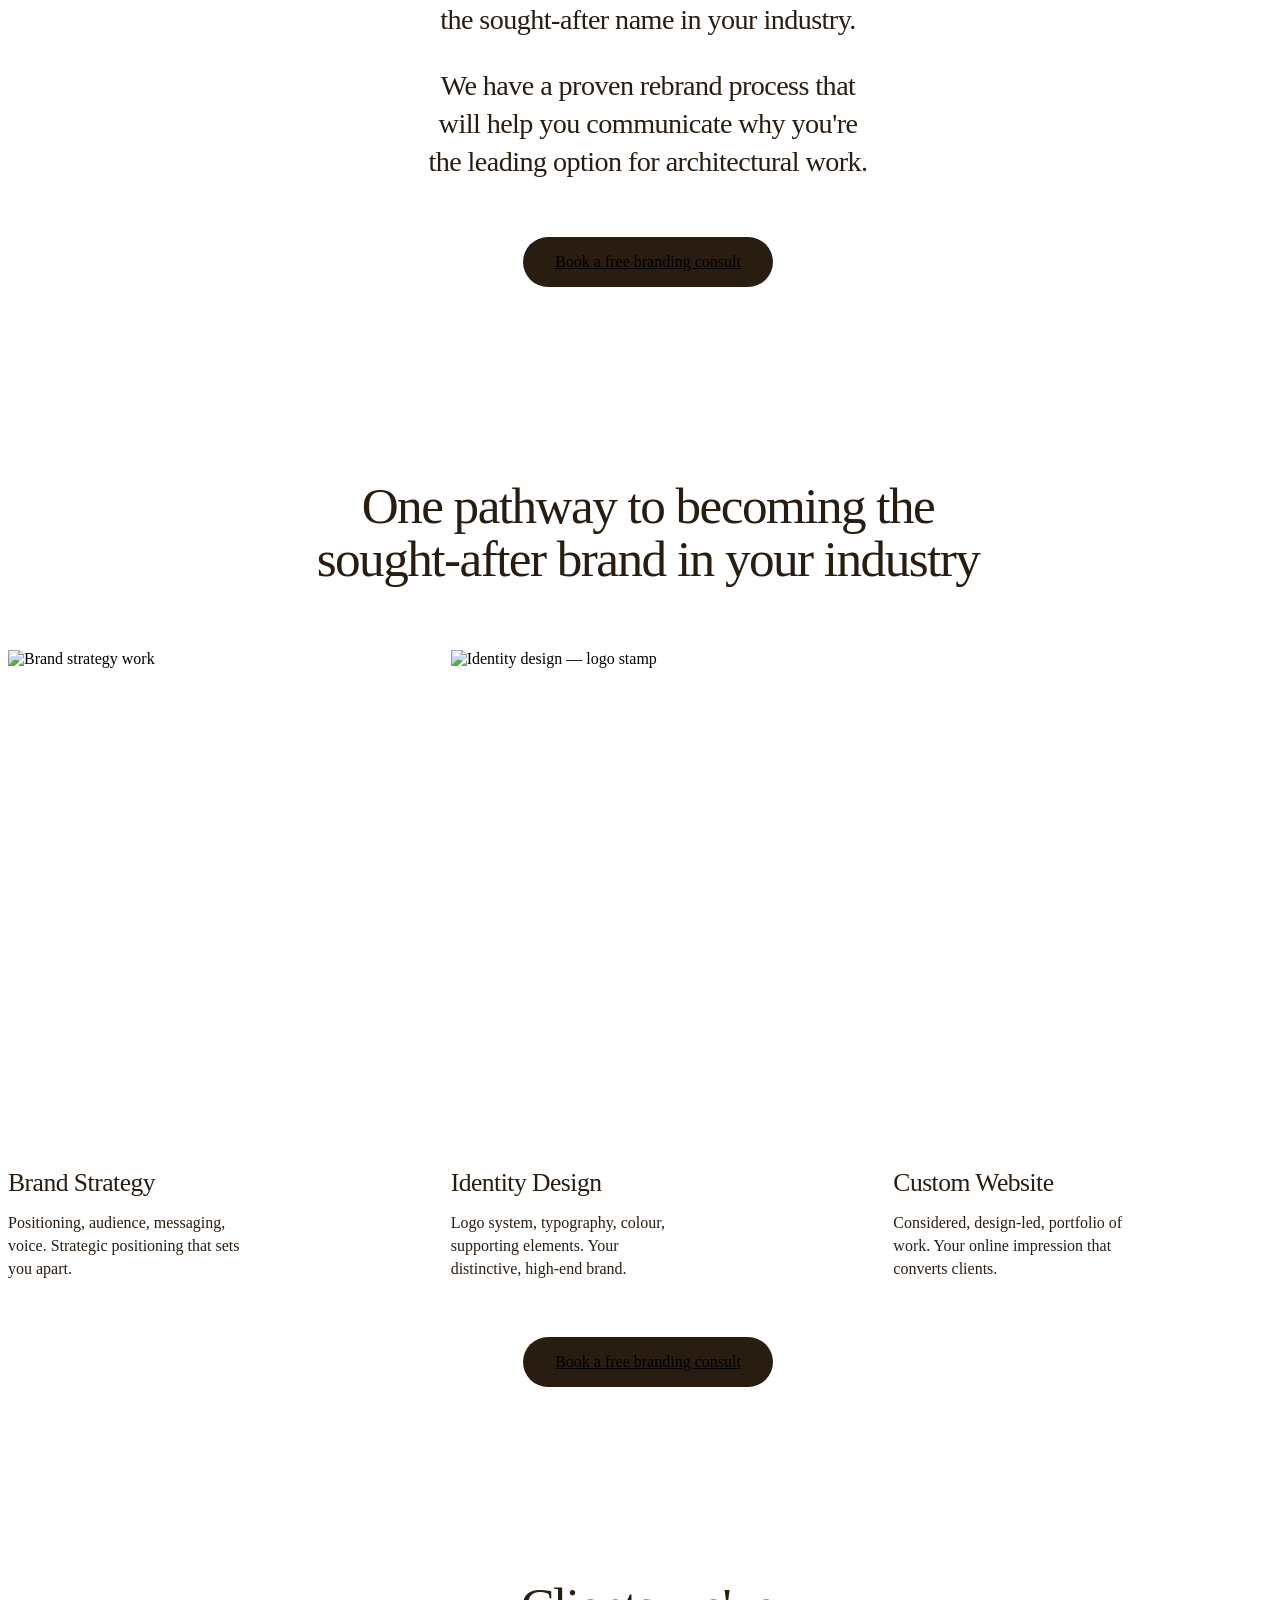
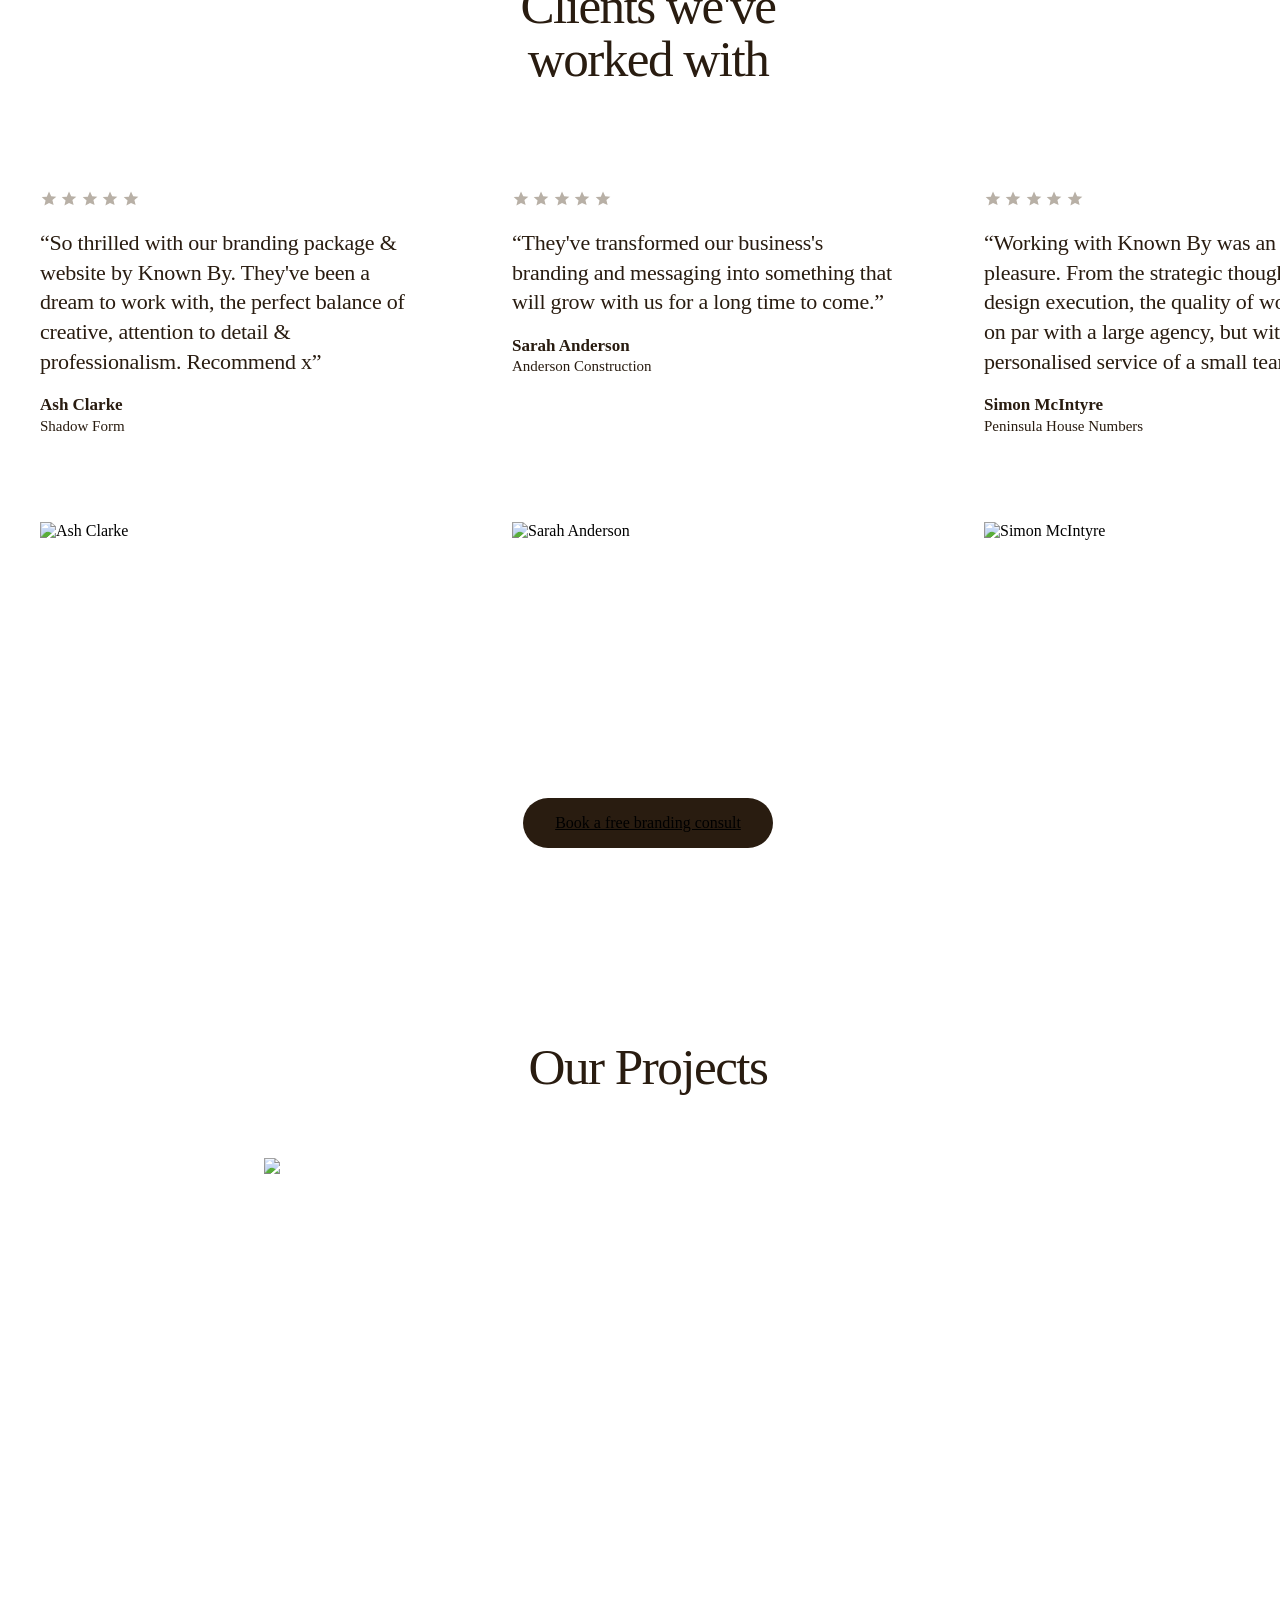
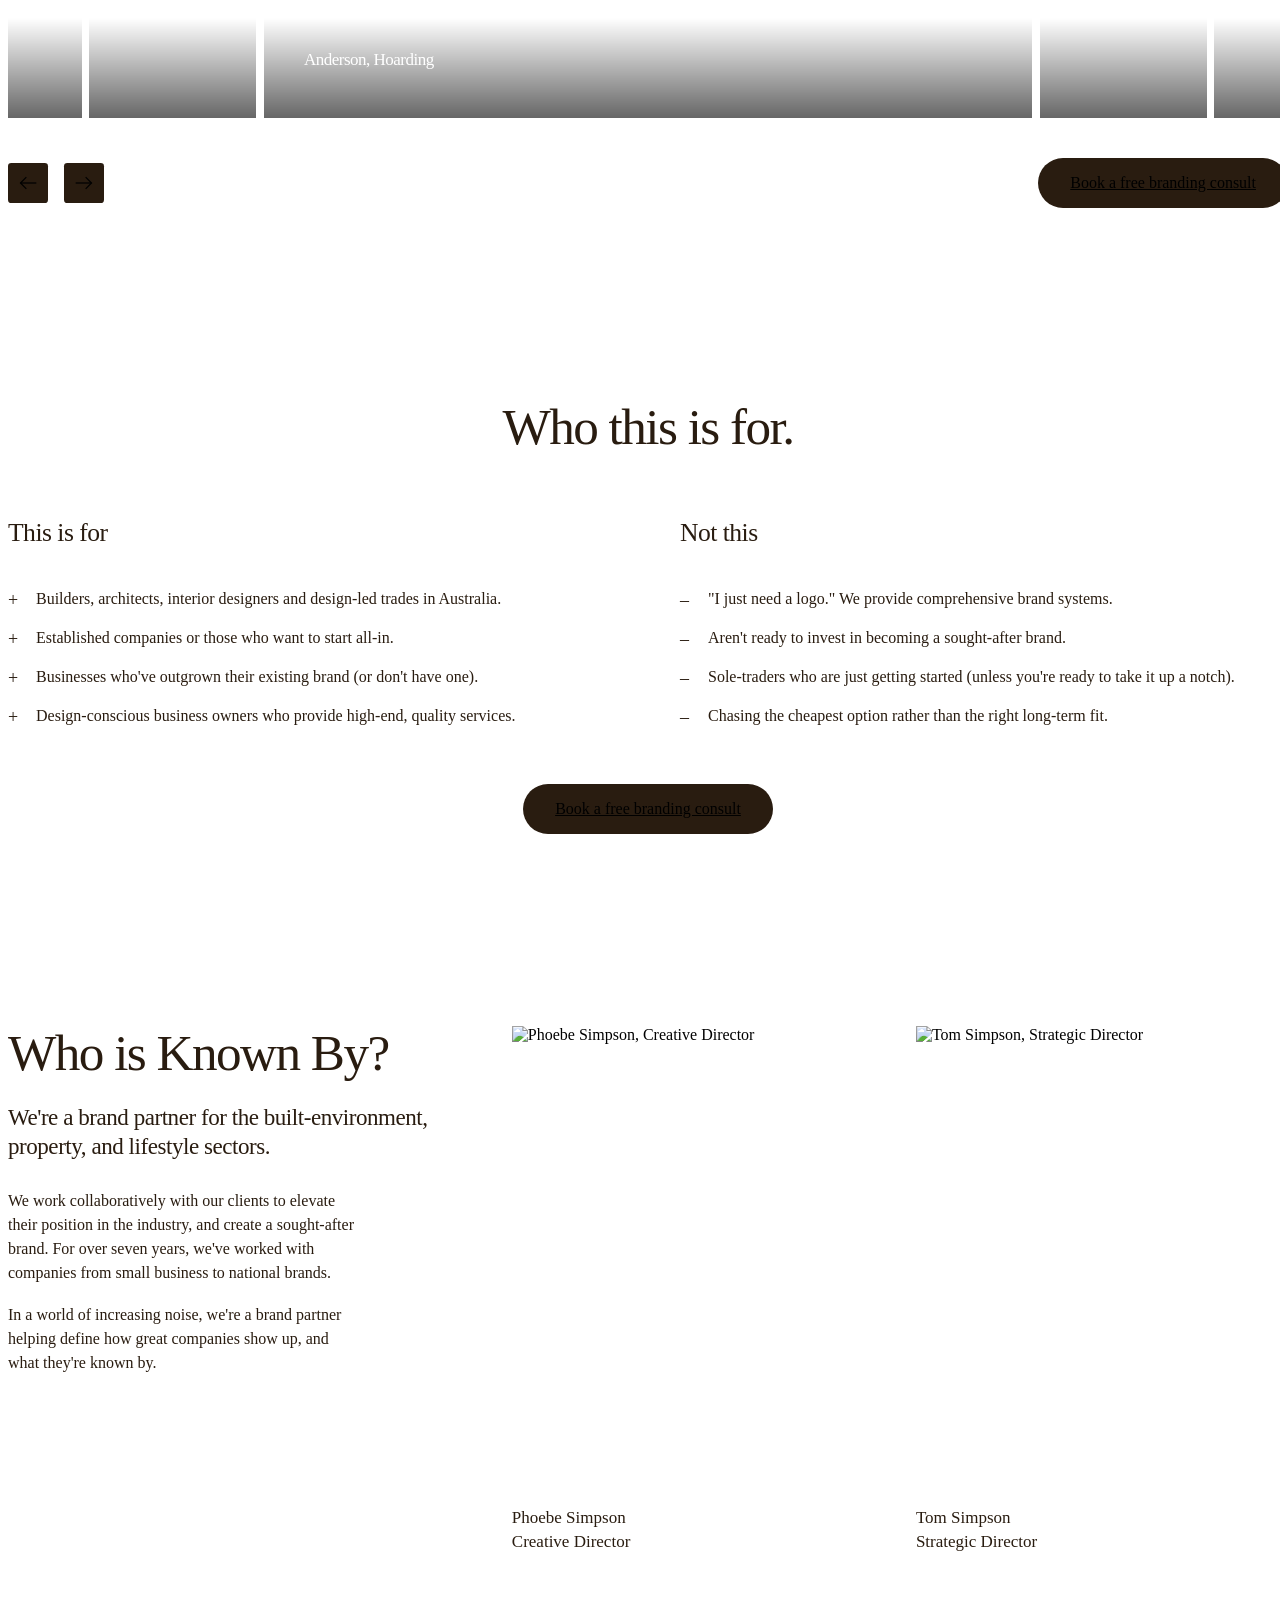
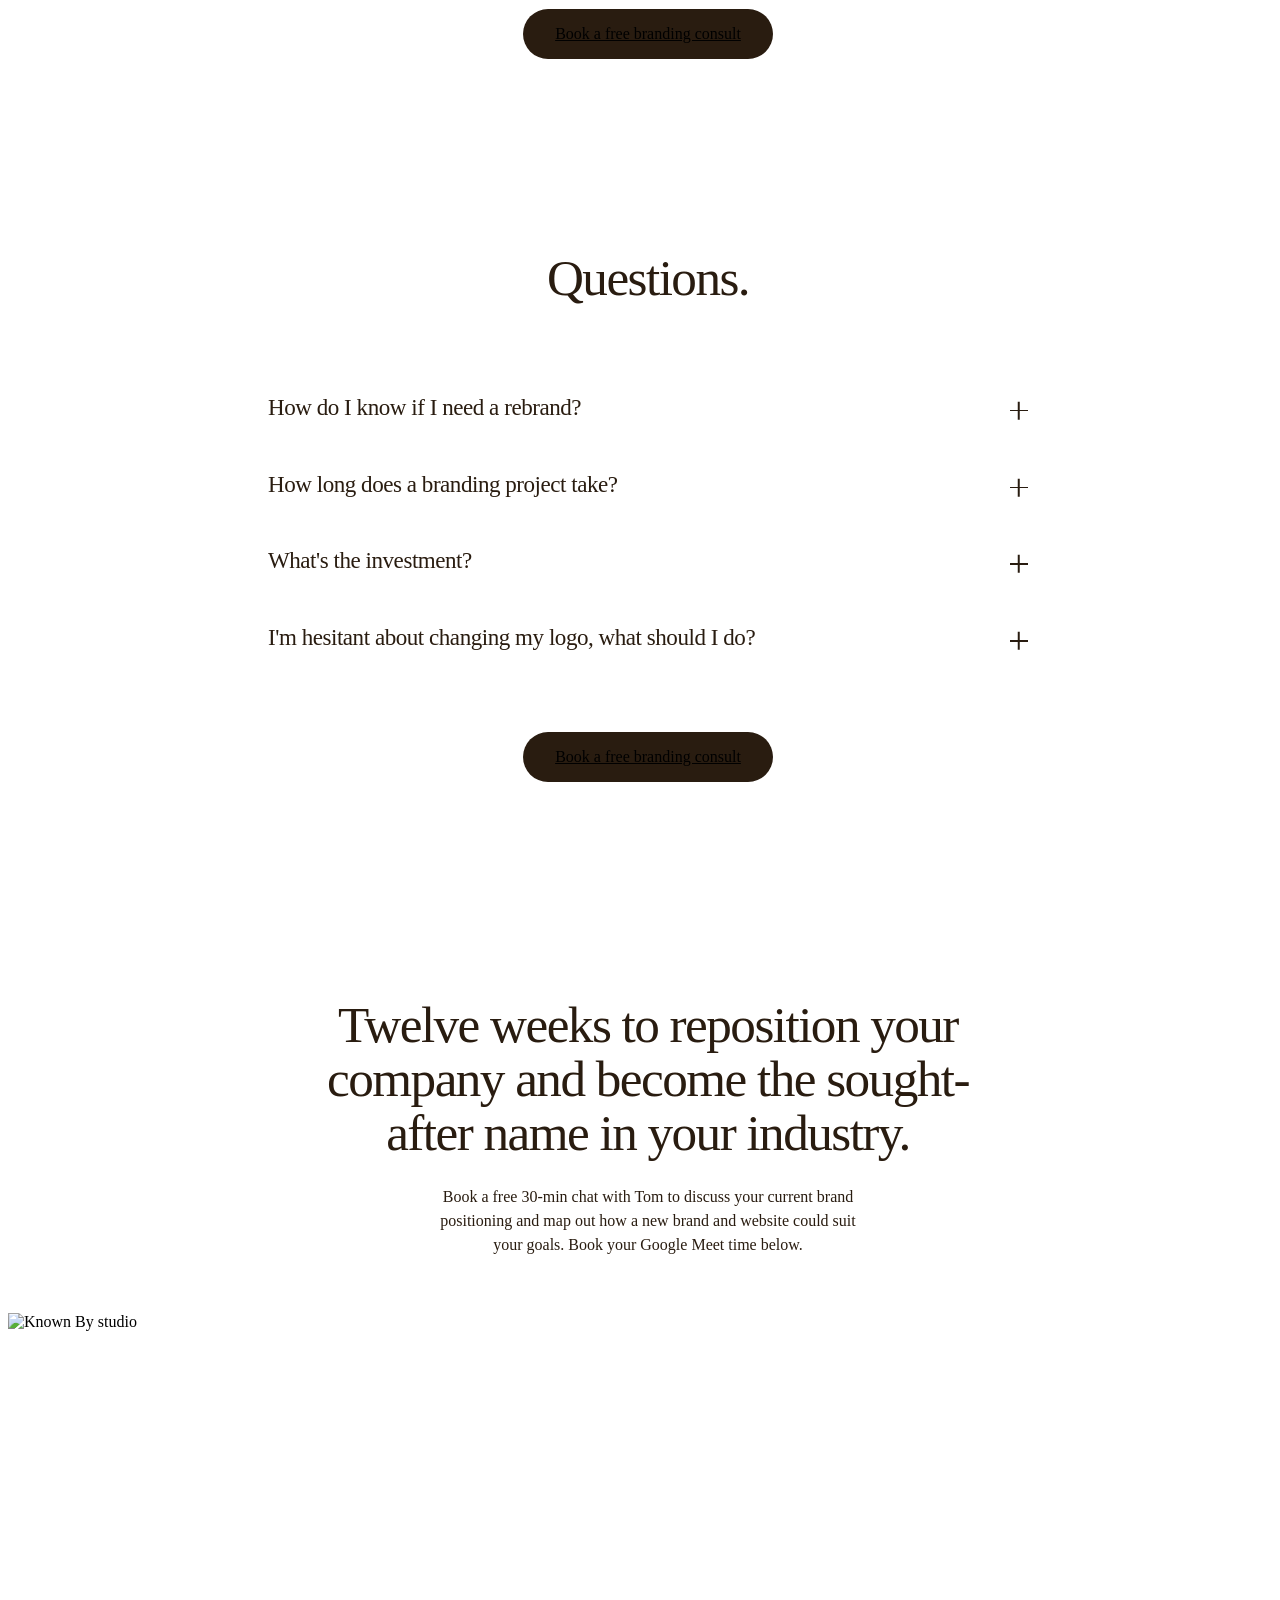
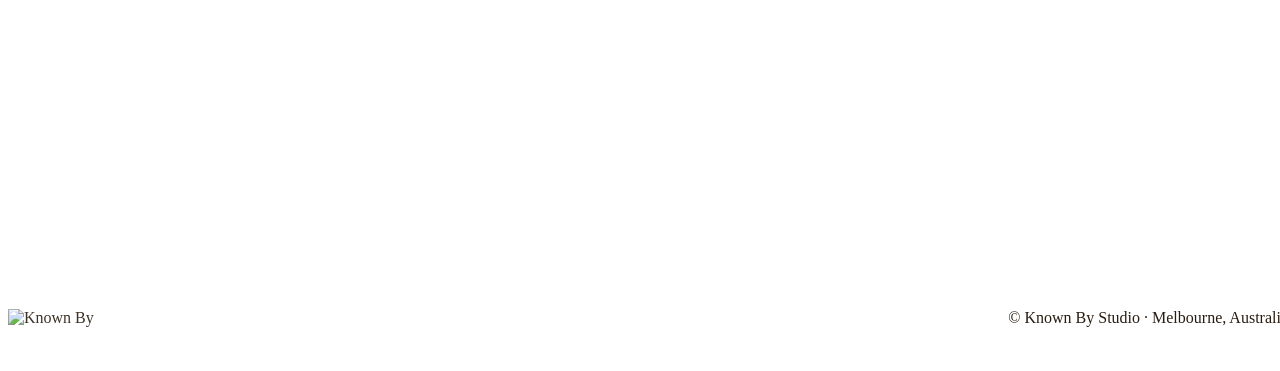
==== commit f1da7b01: "Point V2 image src to jsDelivr CDN (GitHub @main) Relative images/ paths broke when the page is embe" ====
--- a/index-v2.html
+++ b/index-v2.html
@@ -79,7 +79,7 @@
 
   <!-- Section 2 — The shift -->
   <section class="shift">
-    <img class="shift__img" src="images/Anderson-Onsite.webp" loading="lazy" alt="Anderson — on-site branding" />
+    <img class="shift__img" src="https://cdn.jsdelivr.net/gh/tsimstack/known-by-do-branding@main/images/Anderson-Onsite.webp" loading="lazy" alt="Anderson — on-site branding" />
     <p>Your company is doing quality work but your brand doesn't communicate it, so you lose high-end work to less experienced competitors.</p>
     <p>This is limiting your ability to build recognition for what you do best, and become the sought-after name in your industry.</p>
     <p>We have a proven rebrand process that will help you communicate why you're the leading option for architectural work.</p>
@@ -95,12 +95,12 @@
     </div>
     <div class="included__grid">
       <div class="included__item">
-        <img class="included__img" src="images/DSC09433.webp" loading="lazy" alt="Brand strategy work" />
+        <img class="included__img" src="https://cdn.jsdelivr.net/gh/tsimstack/known-by-do-branding@main/images/DSC09433.webp" loading="lazy" alt="Brand strategy work" />
         <h3>Brand Strategy</h3>
         <p>Positioning, audience, messaging, voice. Strategic positioning that sets you apart.</p>
       </div>
       <div class="included__item">
-        <img class="included__img" src="images/Granted-LogoStamp-Design.webp" loading="lazy" alt="Identity design — logo stamp" />
+        <img class="included__img" src="https://cdn.jsdelivr.net/gh/tsimstack/known-by-do-branding@main/images/Granted-LogoStamp-Design.webp" loading="lazy" alt="Identity design — logo stamp" />
         <h3>Identity Design</h3>
         <p>Logo system, typography, colour, supporting elements. Your distinctive, high-end brand.</p>
       </div>
@@ -140,7 +140,7 @@
                 <span class="testi-card__company">Shadow Form</span>
               </div>
               <div class="testi-card__photo">
-                <img src="images/testimonials/Ash-Clare-Shadow-Form-Profile.webp" loading="lazy" alt="Ash Clarke" class="testi-card__photo-img" />
+                <img src="https://cdn.jsdelivr.net/gh/tsimstack/known-by-do-branding@main/images/testimonials/Ash-Clare-Shadow-Form-Profile.webp" loading="lazy" alt="Ash Clarke" class="testi-card__photo-img" />
               </div>
             </div>
           </div>
@@ -159,7 +159,7 @@
                 <span class="testi-card__company">Anderson Construction</span>
               </div>
               <div class="testi-card__photo">
-                <img src="images/testimonials/Anderson-Headshot-Cropped-Sarah.webp" loading="lazy" alt="Sarah Anderson" class="testi-card__photo-img" />
+                <img src="https://cdn.jsdelivr.net/gh/tsimstack/known-by-do-branding@main/images/testimonials/Anderson-Headshot-Cropped-Sarah.webp" loading="lazy" alt="Sarah Anderson" class="testi-card__photo-img" />
               </div>
             </div>
           </div>
@@ -178,7 +178,7 @@
                 <span class="testi-card__company">Peninsula House Numbers</span>
               </div>
               <div class="testi-card__photo">
-                <img src="images/testimonials/Simon-PHN.webp" loading="lazy" alt="Simon McIntyre" class="testi-card__photo-img" />
+                <img src="https://cdn.jsdelivr.net/gh/tsimstack/known-by-do-branding@main/images/testimonials/Simon-PHN.webp" loading="lazy" alt="Simon McIntyre" class="testi-card__photo-img" />
               </div>
             </div>
           </div>
@@ -197,7 +197,7 @@
                 <span class="testi-card__company">Frankly Interior Design</span>
               </div>
               <div class="testi-card__photo">
-                <img src="images/testimonials/Georgia_FranklyInteriorDesign.webp" loading="lazy" alt="Georgia Gregory" class="testi-card__photo-img" />
+                <img src="https://cdn.jsdelivr.net/gh/tsimstack/known-by-do-branding@main/images/testimonials/Georgia_FranklyInteriorDesign.webp" loading="lazy" alt="Georgia Gregory" class="testi-card__photo-img" />
               </div>
             </div>
           </div>
@@ -220,7 +220,7 @@
           <div aria-roledescription="slide" data-cascading-slide role="group" class="cascading-slider__item">
             <div class="cascading-slider__item-inner">
               <div class="cascading-slider__item-bg">
-                <img src="images/Anderson-Hoarding.webp" loading="eager" draggable="false" alt="Anderson — site hoarding branding" class="cascading-slider__img">
+                <img src="https://cdn.jsdelivr.net/gh/tsimstack/known-by-do-branding@main/images/Anderson-Hoarding.webp" loading="eager" draggable="false" alt="Anderson — site hoarding branding" class="cascading-slider__img">
               </div>
               <div class="cascading-slider__item-content">
                 <h3 class="cascading-slider__h">Anderson, Hoarding</h3>
@@ -230,7 +230,7 @@
           <div aria-roledescription="slide" data-cascading-slide role="group" class="cascading-slider__item">
             <div class="cascading-slider__item-inner">
               <div class="cascading-slider__item-bg">
-                <img src="images/Anderson-Website-Desktop.webp" loading="lazy" draggable="false" alt="Anderson — website design" class="cascading-slider__img">
+                <img src="https://cdn.jsdelivr.net/gh/tsimstack/known-by-do-branding@main/images/Anderson-Website-Desktop.webp" loading="lazy" draggable="false" alt="Anderson — website design" class="cascading-slider__img">
               </div>
               <div class="cascading-slider__item-content">
                 <h3 class="cascading-slider__h">Anderson, Website</h3>
@@ -240,7 +240,7 @@
           <div aria-roledescription="slide" data-cascading-slide role="group" class="cascading-slider__item">
             <div class="cascading-slider__item-inner">
               <div class="cascading-slider__item-bg">
-                <img src="images/Carr-Projects-Branding-5.webp" loading="lazy" draggable="false" alt="Carr Projects — business cards" class="cascading-slider__img">
+                <img src="https://cdn.jsdelivr.net/gh/tsimstack/known-by-do-branding@main/images/Carr-Projects-Branding-5.webp" loading="lazy" draggable="false" alt="Carr Projects — business cards" class="cascading-slider__img">
               </div>
               <div class="cascading-slider__item-content">
                 <h3 class="cascading-slider__h">Carr Projects, Business Cards</h3>
@@ -250,7 +250,7 @@
           <div aria-roledescription="slide" data-cascading-slide role="group" class="cascading-slider__item">
             <div class="cascading-slider__item-inner">
               <div class="cascading-slider__item-bg">
-                <img src="images/Carr-Projects-Branding-Workwear-1.webp" loading="lazy" draggable="false" alt="Carr Projects — branded workwear" class="cascading-slider__img">
+                <img src="https://cdn.jsdelivr.net/gh/tsimstack/known-by-do-branding@main/images/Carr-Projects-Branding-Workwear-1.webp" loading="lazy" draggable="false" alt="Carr Projects — branded workwear" class="cascading-slider__img">
               </div>
               <div class="cascading-slider__item-content">
                 <h3 class="cascading-slider__h">Carr Projects, Workwear</h3>
@@ -260,7 +260,7 @@
           <div aria-roledescription="slide" data-cascading-slide role="group" class="cascading-slider__item">
             <div class="cascading-slider__item-inner">
               <div class="cascading-slider__item-bg">
-                <img src="images/Frankly-Branding-Project-Small-10.webp" loading="lazy" draggable="false" alt="Frankly — brand identity" class="cascading-slider__img">
+                <img src="https://cdn.jsdelivr.net/gh/tsimstack/known-by-do-branding@main/images/Frankly-Branding-Project-Small-10.webp" loading="lazy" draggable="false" alt="Frankly — brand identity" class="cascading-slider__img">
               </div>
               <div class="cascading-slider__item-content">
                 <h3 class="cascading-slider__h">Frankly, Branding</h3>
@@ -270,7 +270,7 @@
           <div aria-roledescription="slide" data-cascading-slide role="group" class="cascading-slider__item">
             <div class="cascading-slider__item-inner">
               <div class="cascading-slider__item-bg">
-                <img src="images/Granted-Constructions-Branding-15.webp" loading="lazy" draggable="false" alt="Granted Constructions — brand identity" class="cascading-slider__img">
+                <img src="https://cdn.jsdelivr.net/gh/tsimstack/known-by-do-branding@main/images/Granted-Constructions-Branding-15.webp" loading="lazy" draggable="false" alt="Granted Constructions — brand identity" class="cascading-slider__img">
               </div>
               <div class="cascading-slider__item-content">
                 <h3 class="cascading-slider__h">Granted Branding</h3>
@@ -280,7 +280,7 @@
           <div aria-roledescription="slide" data-cascading-slide role="group" class="cascading-slider__item">
             <div class="cascading-slider__item-inner">
               <div class="cascading-slider__item-bg">
-                <img src="images/Shadow-Form-Branding-7.webp" loading="lazy" draggable="false" alt="Shadow Form — brand identity" class="cascading-slider__img">
+                <img src="https://cdn.jsdelivr.net/gh/tsimstack/known-by-do-branding@main/images/Shadow-Form-Branding-7.webp" loading="lazy" draggable="false" alt="Shadow Form — brand identity" class="cascading-slider__img">
               </div>
               <div class="cascading-slider__item-content">
                 <h3 class="cascading-slider__h">Shadow Form, Business Cards</h3>
@@ -351,7 +351,7 @@
       <div class="who__people">
         <figure class="who__person">
           <div class="who__photo">
-            <img src="images/DSC09747.webp" loading="lazy" alt="Phoebe Simpson, Creative Director" />
+            <img src="https://cdn.jsdelivr.net/gh/tsimstack/known-by-do-branding@main/images/DSC09747.webp" loading="lazy" alt="Phoebe Simpson, Creative Director" />
           </div>
           <figcaption class="who__caption">
             <span class="who__name">Phoebe Simpson</span>
@@ -360,7 +360,7 @@
         </figure>
         <figure class="who__person">
           <div class="who__photo">
-            <img src="images/DSC09870.webp" loading="lazy" alt="Tom Simpson, Strategic Director" />
+            <img src="https://cdn.jsdelivr.net/gh/tsimstack/known-by-do-branding@main/images/DSC09870.webp" loading="lazy" alt="Tom Simpson, Strategic Director" />
           </div>
           <figcaption class="who__caption">
             <span class="who__name">Tom Simpson</span>
@@ -420,7 +420,7 @@
     </div>
     <div class="book-cta__grid">
       <div class="book-cta__media">
-        <img class="book-cta__img" src="images/DSC09916.webp" loading="lazy" alt="Known By studio" />
+        <img class="book-cta__img" src="https://cdn.jsdelivr.net/gh/tsimstack/known-by-do-branding@main/images/DSC09916.webp" loading="lazy" alt="Known By studio" />
       </div>
       <div class="book-cta__booking">
         <iframe
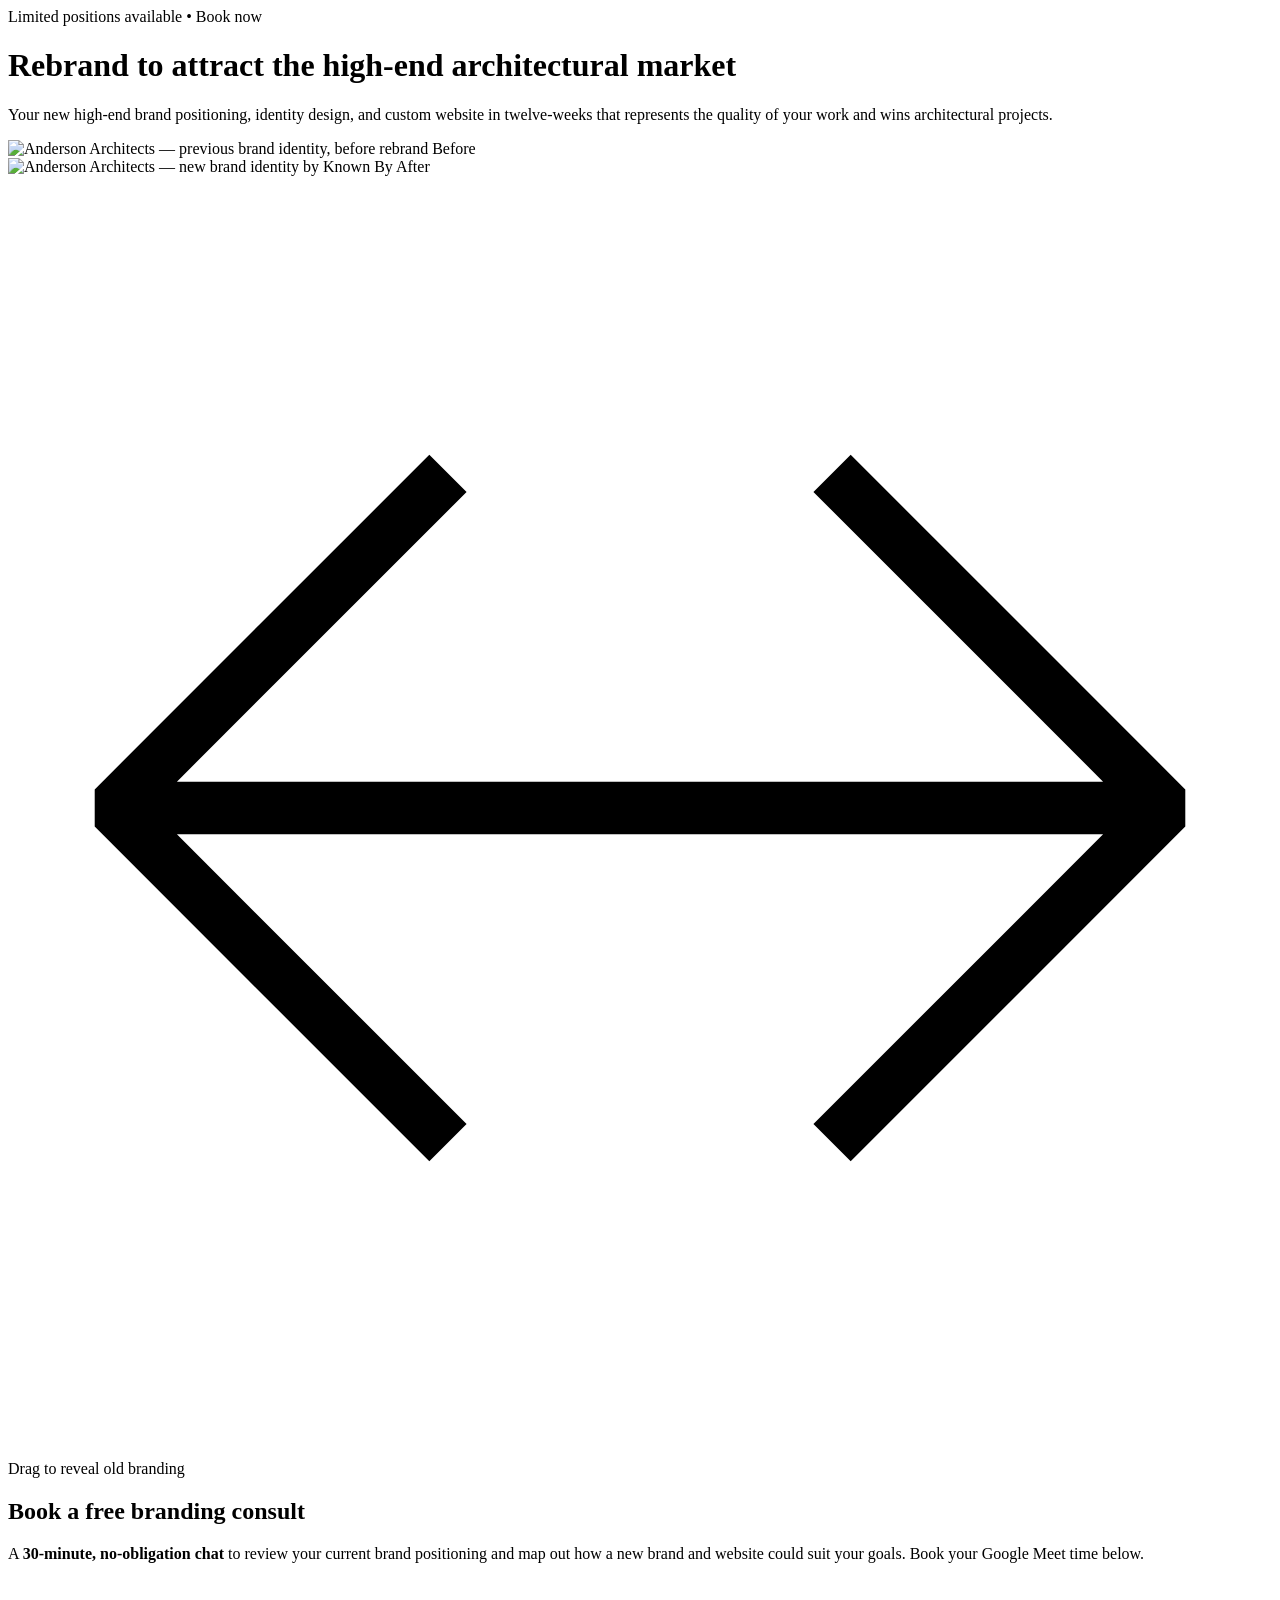
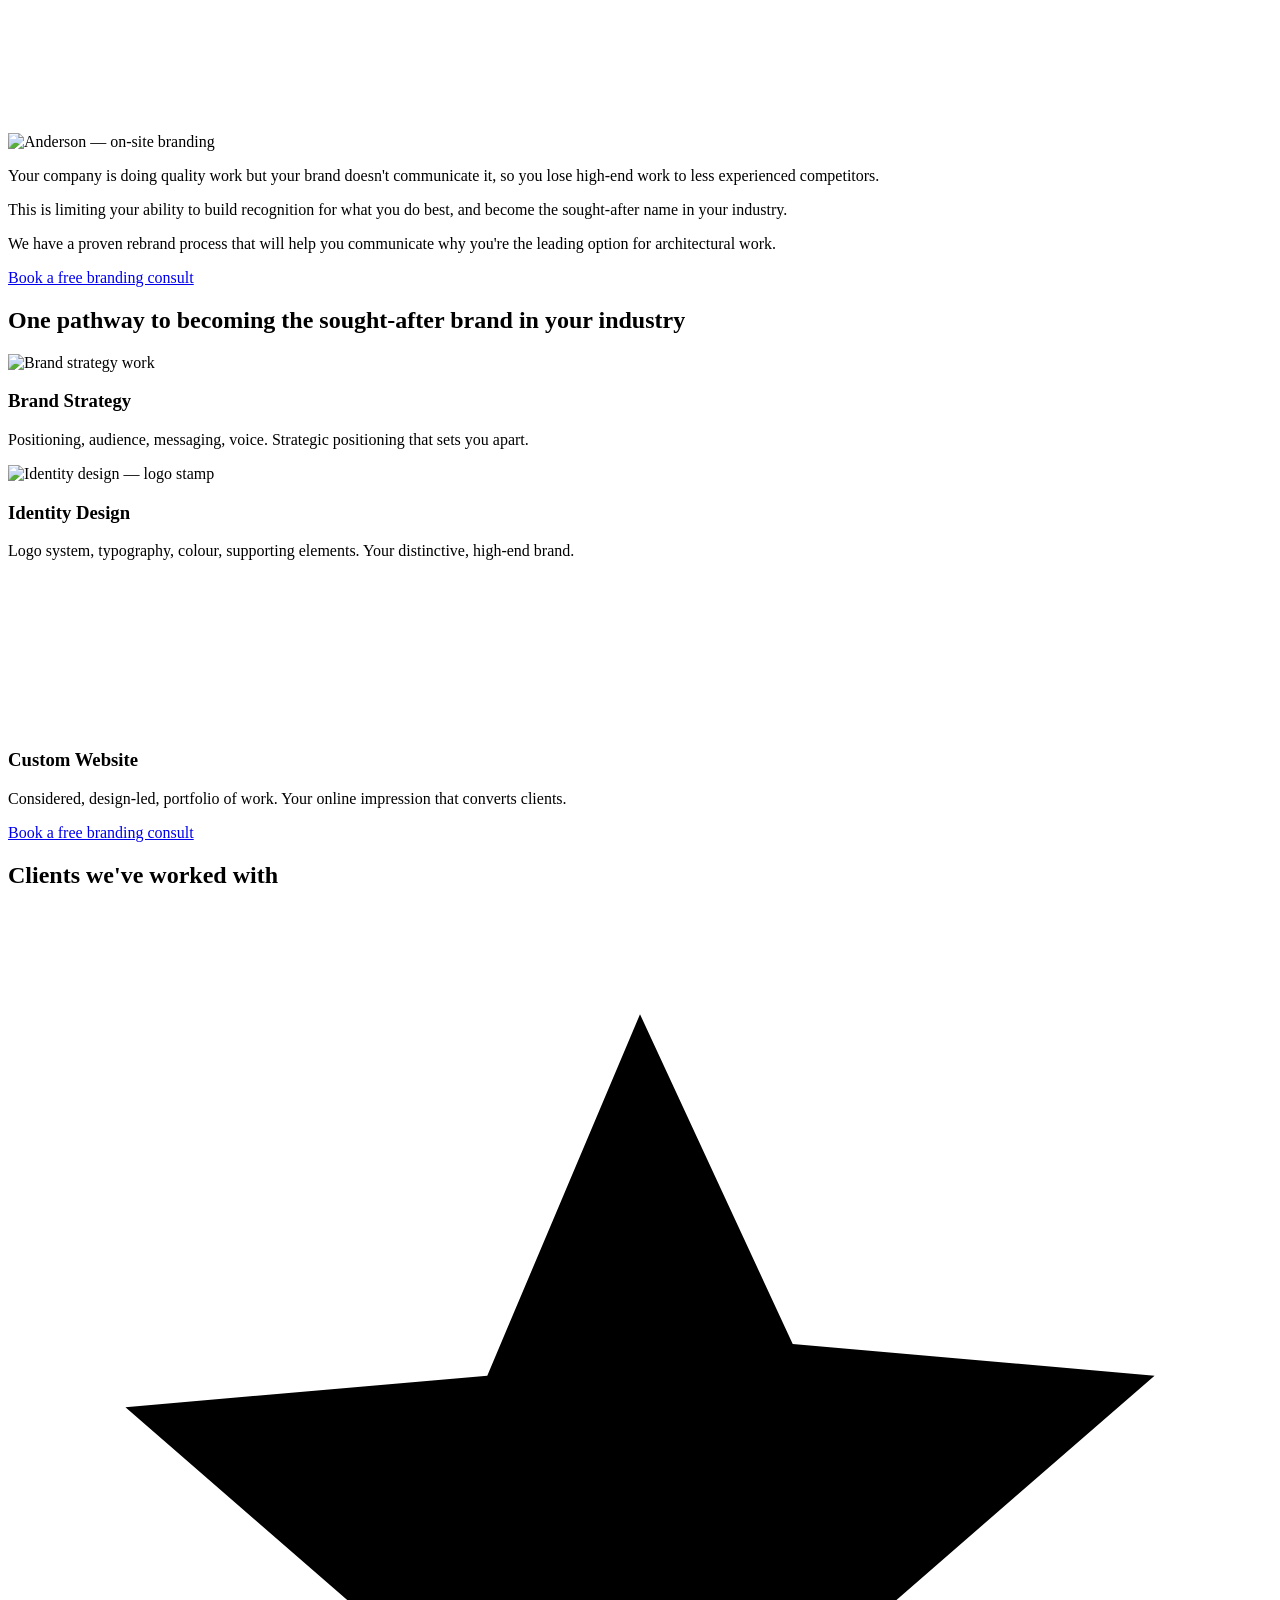
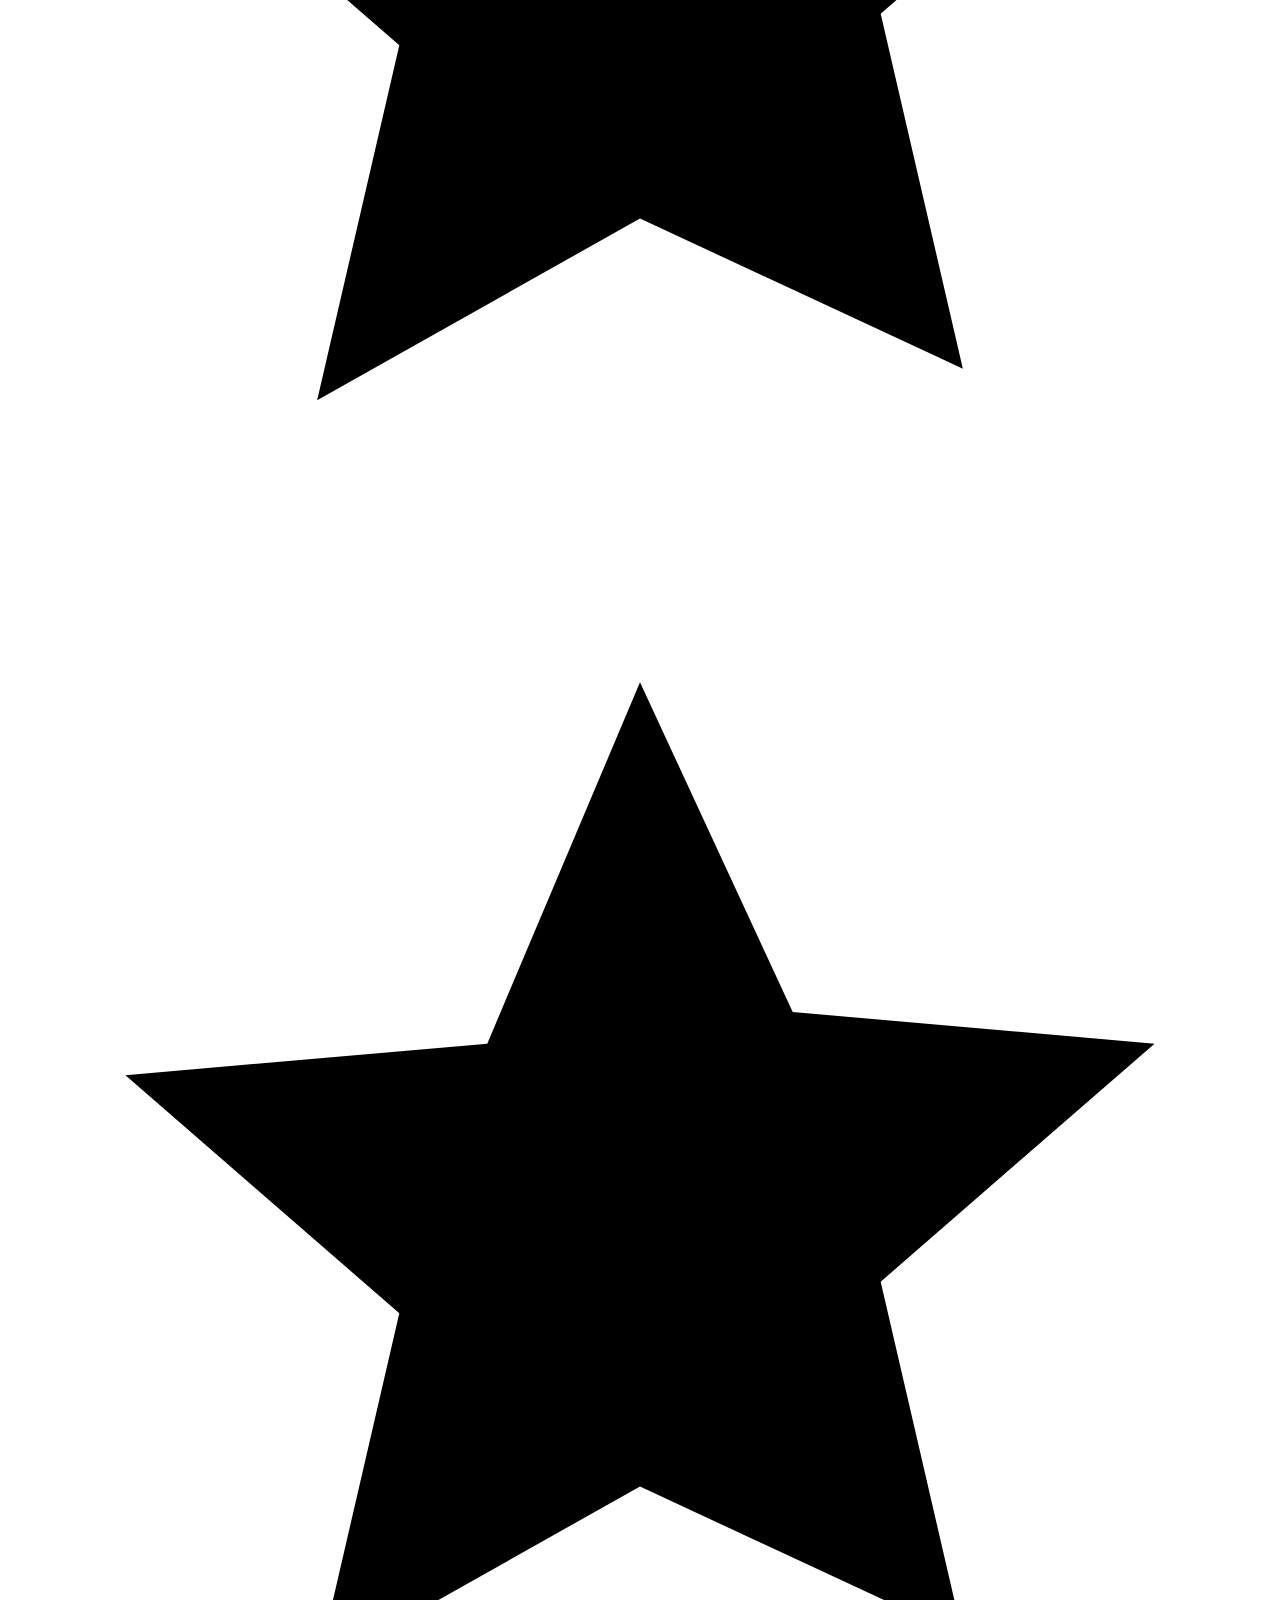
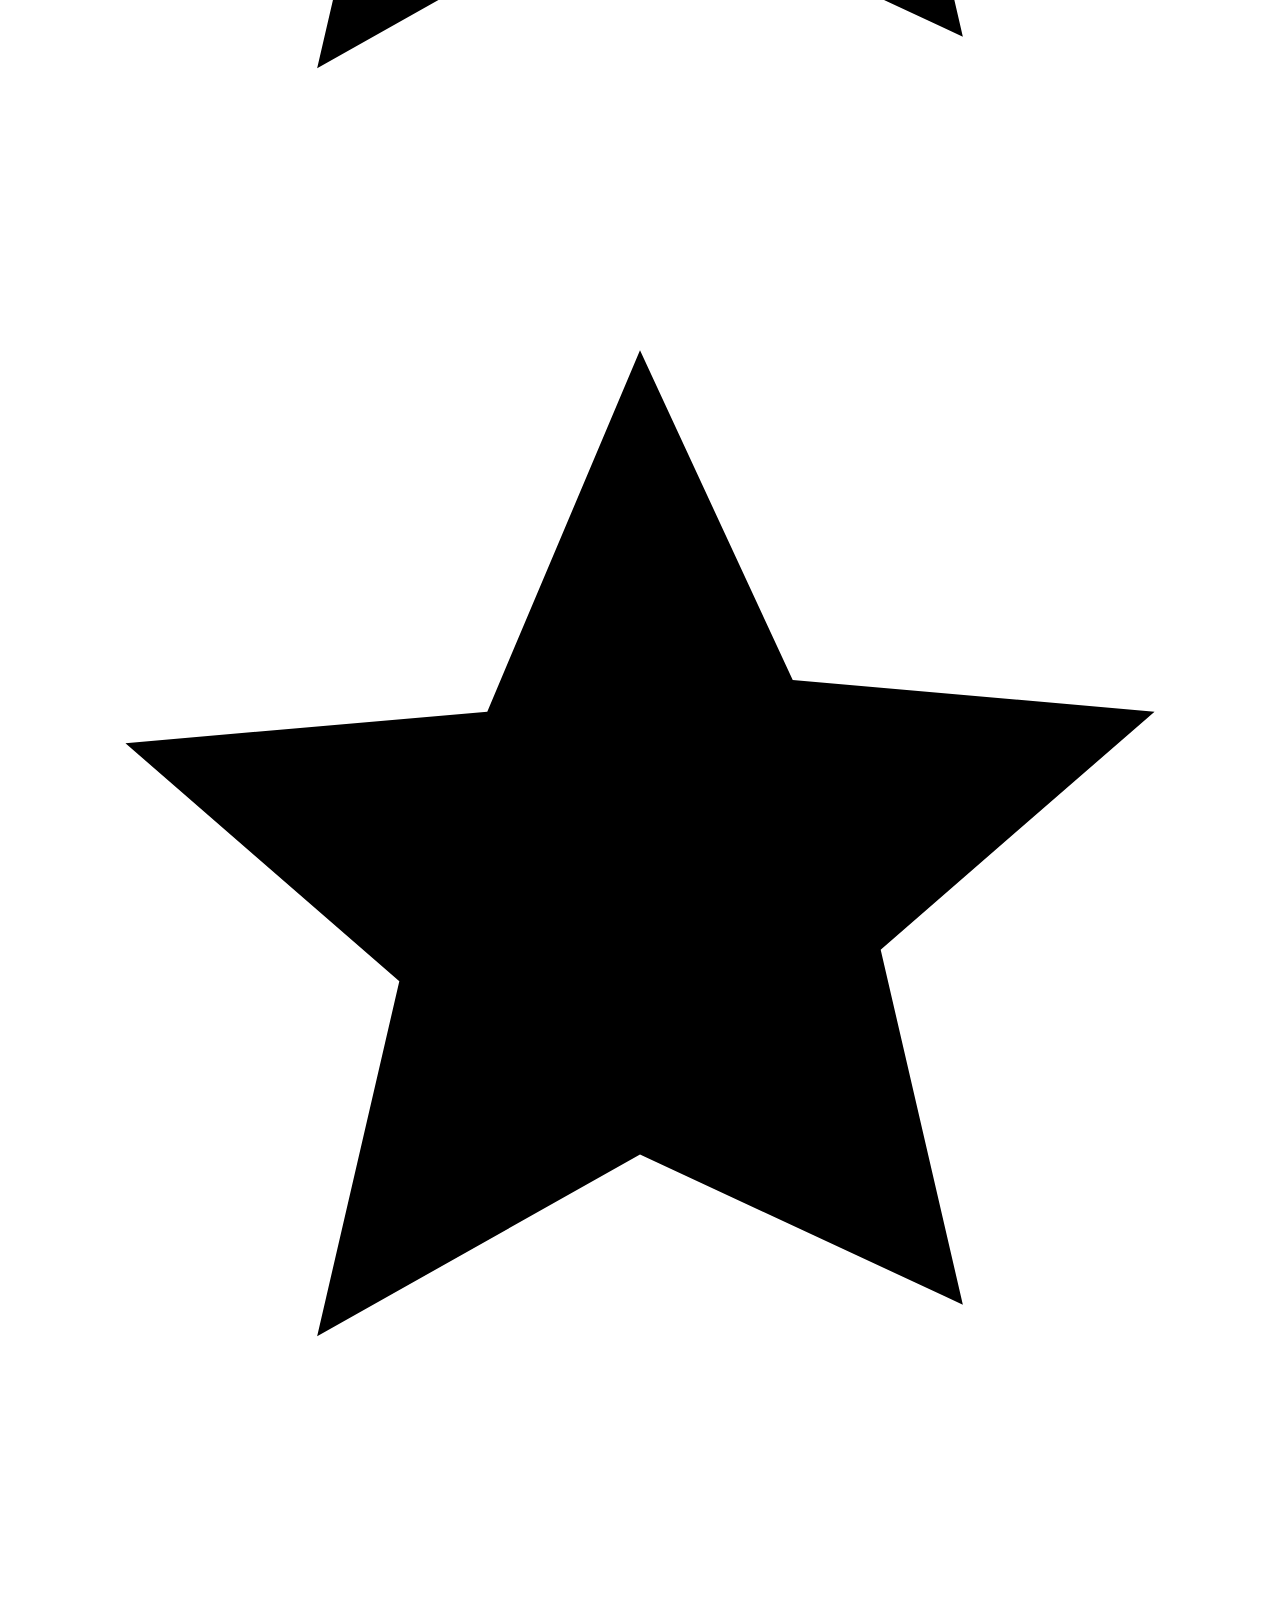
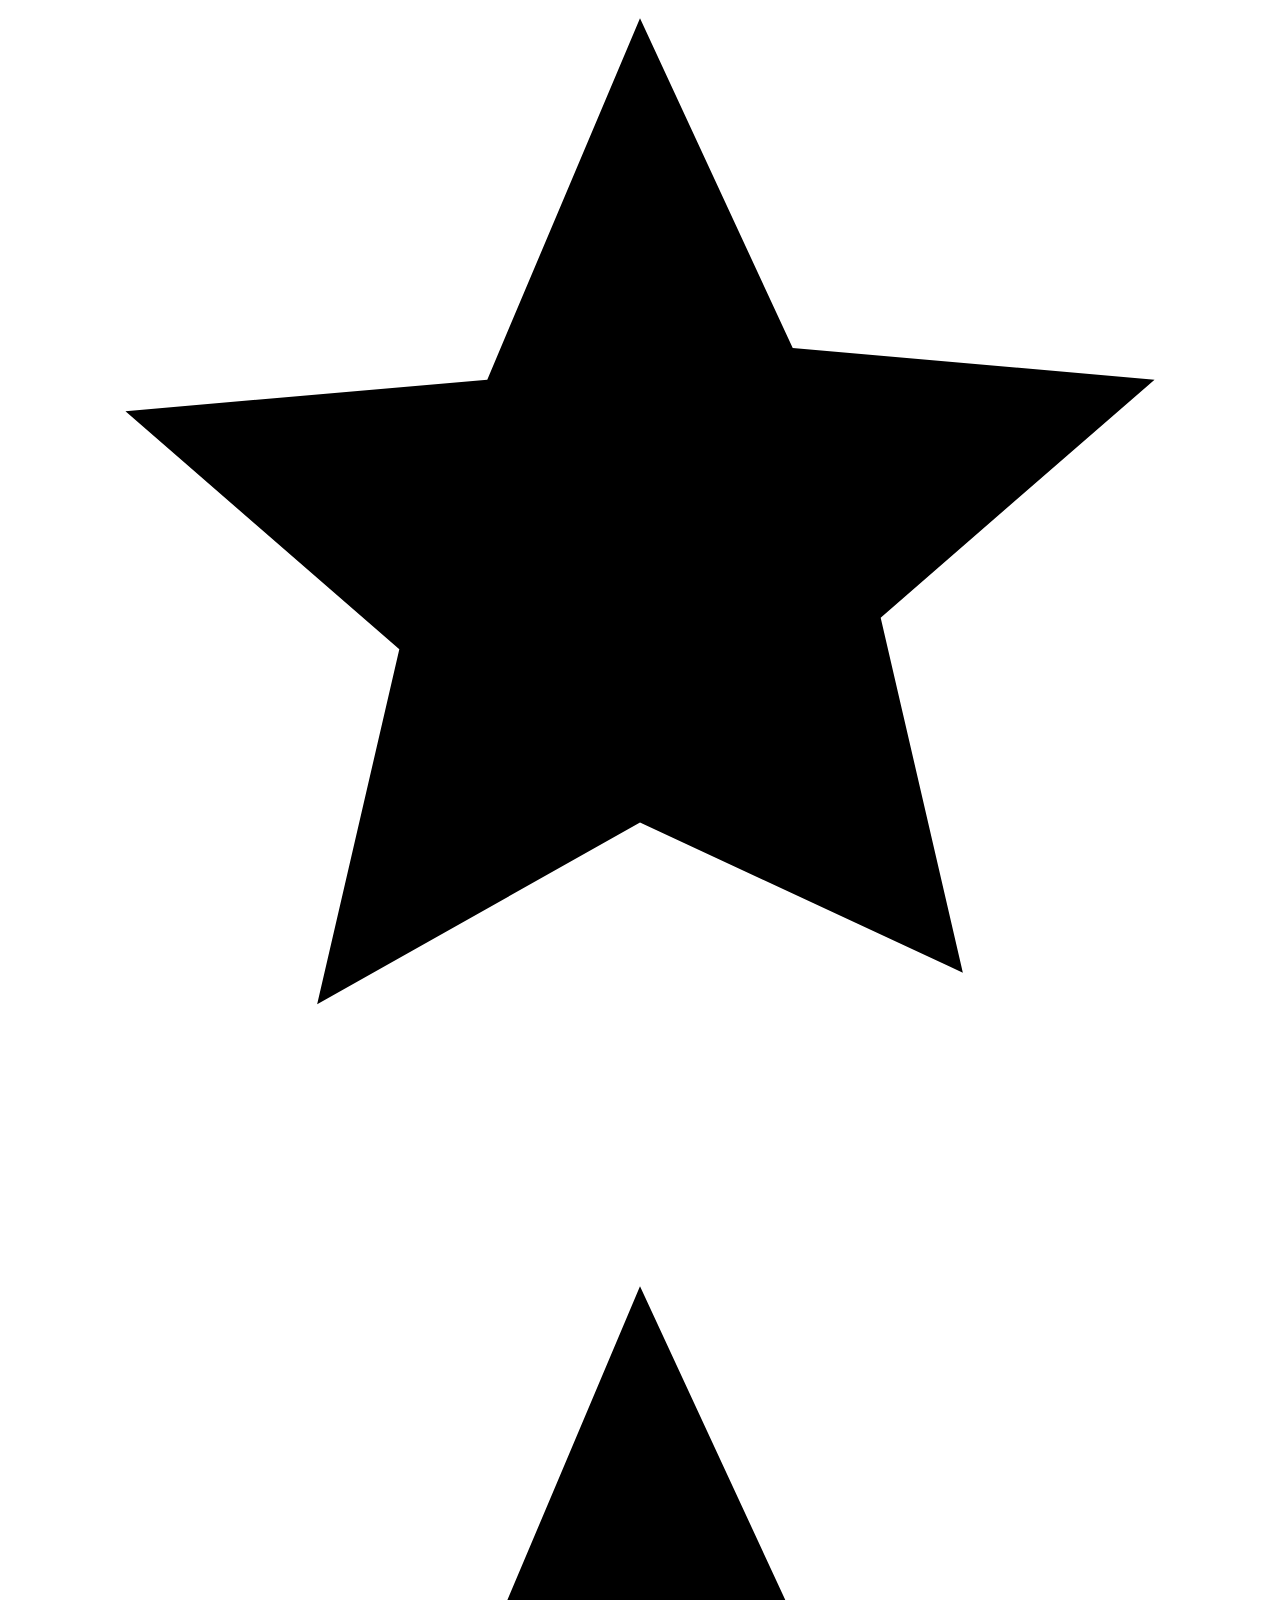
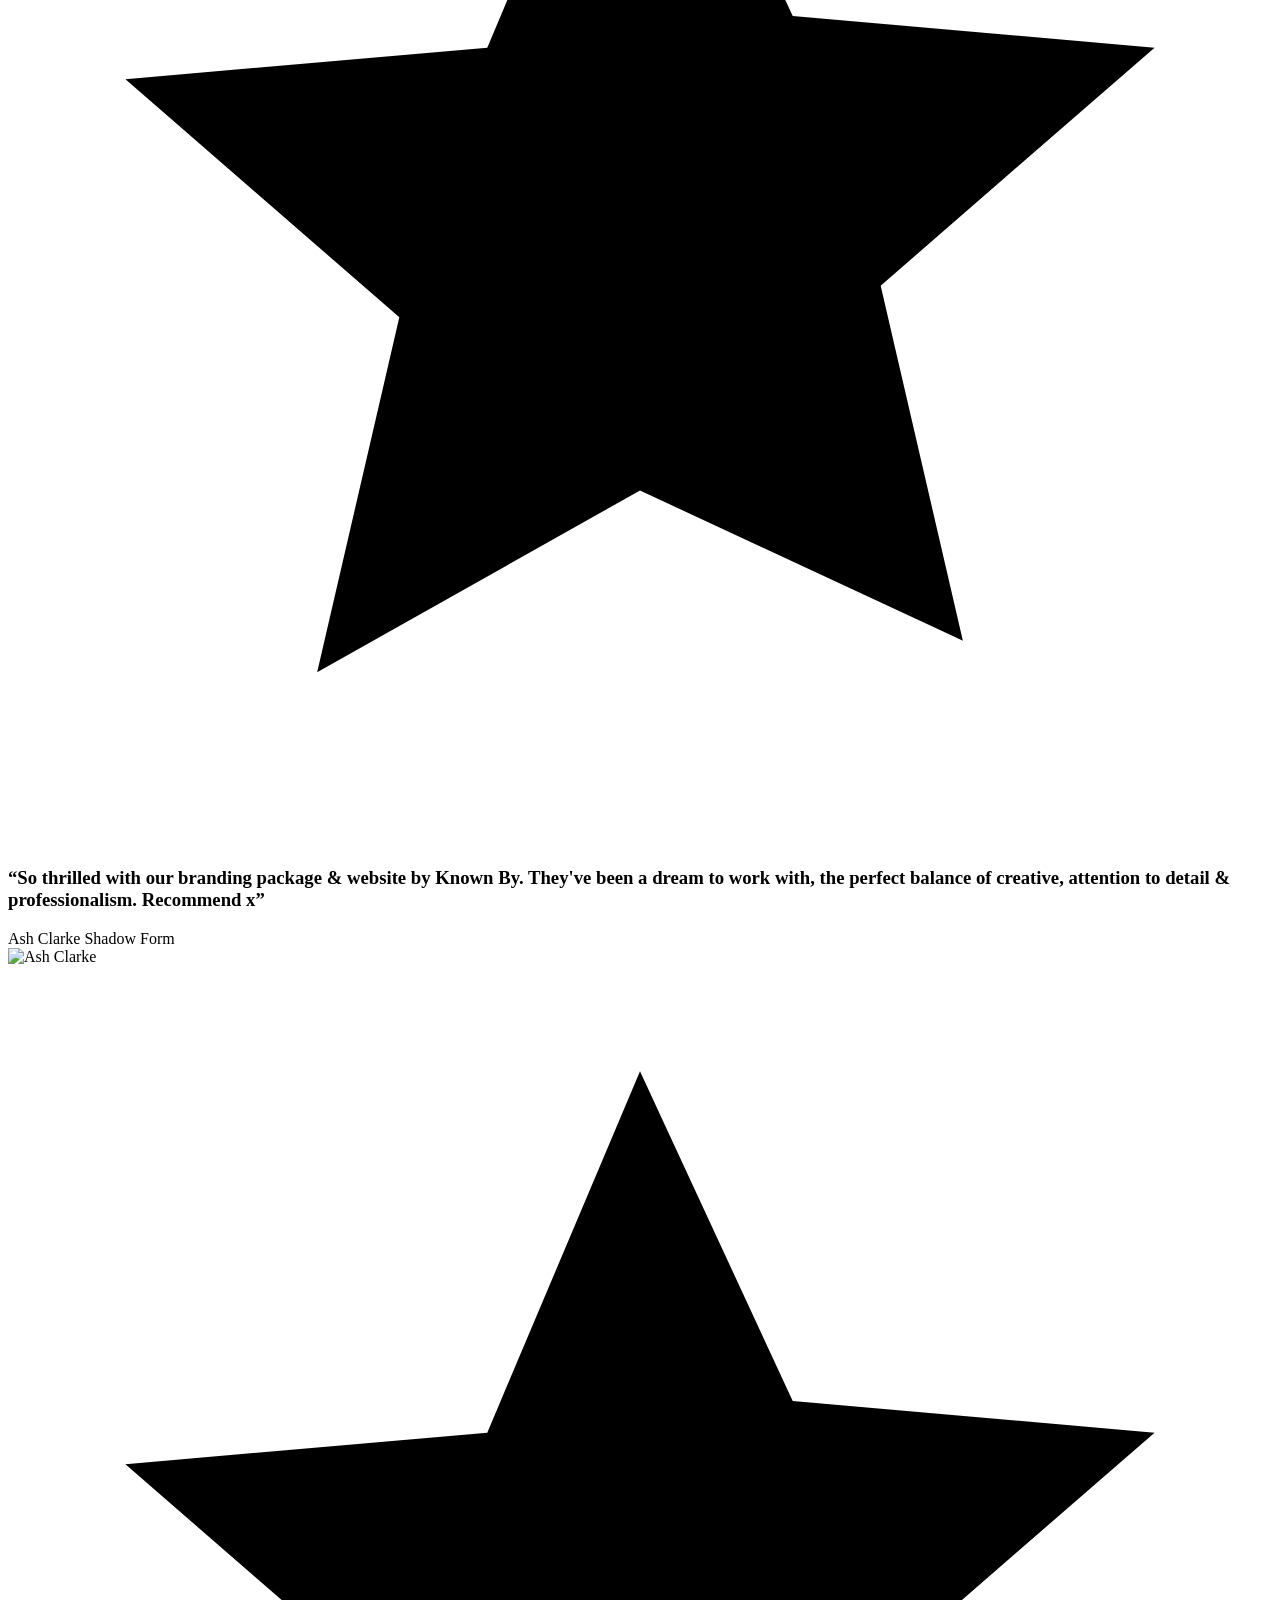
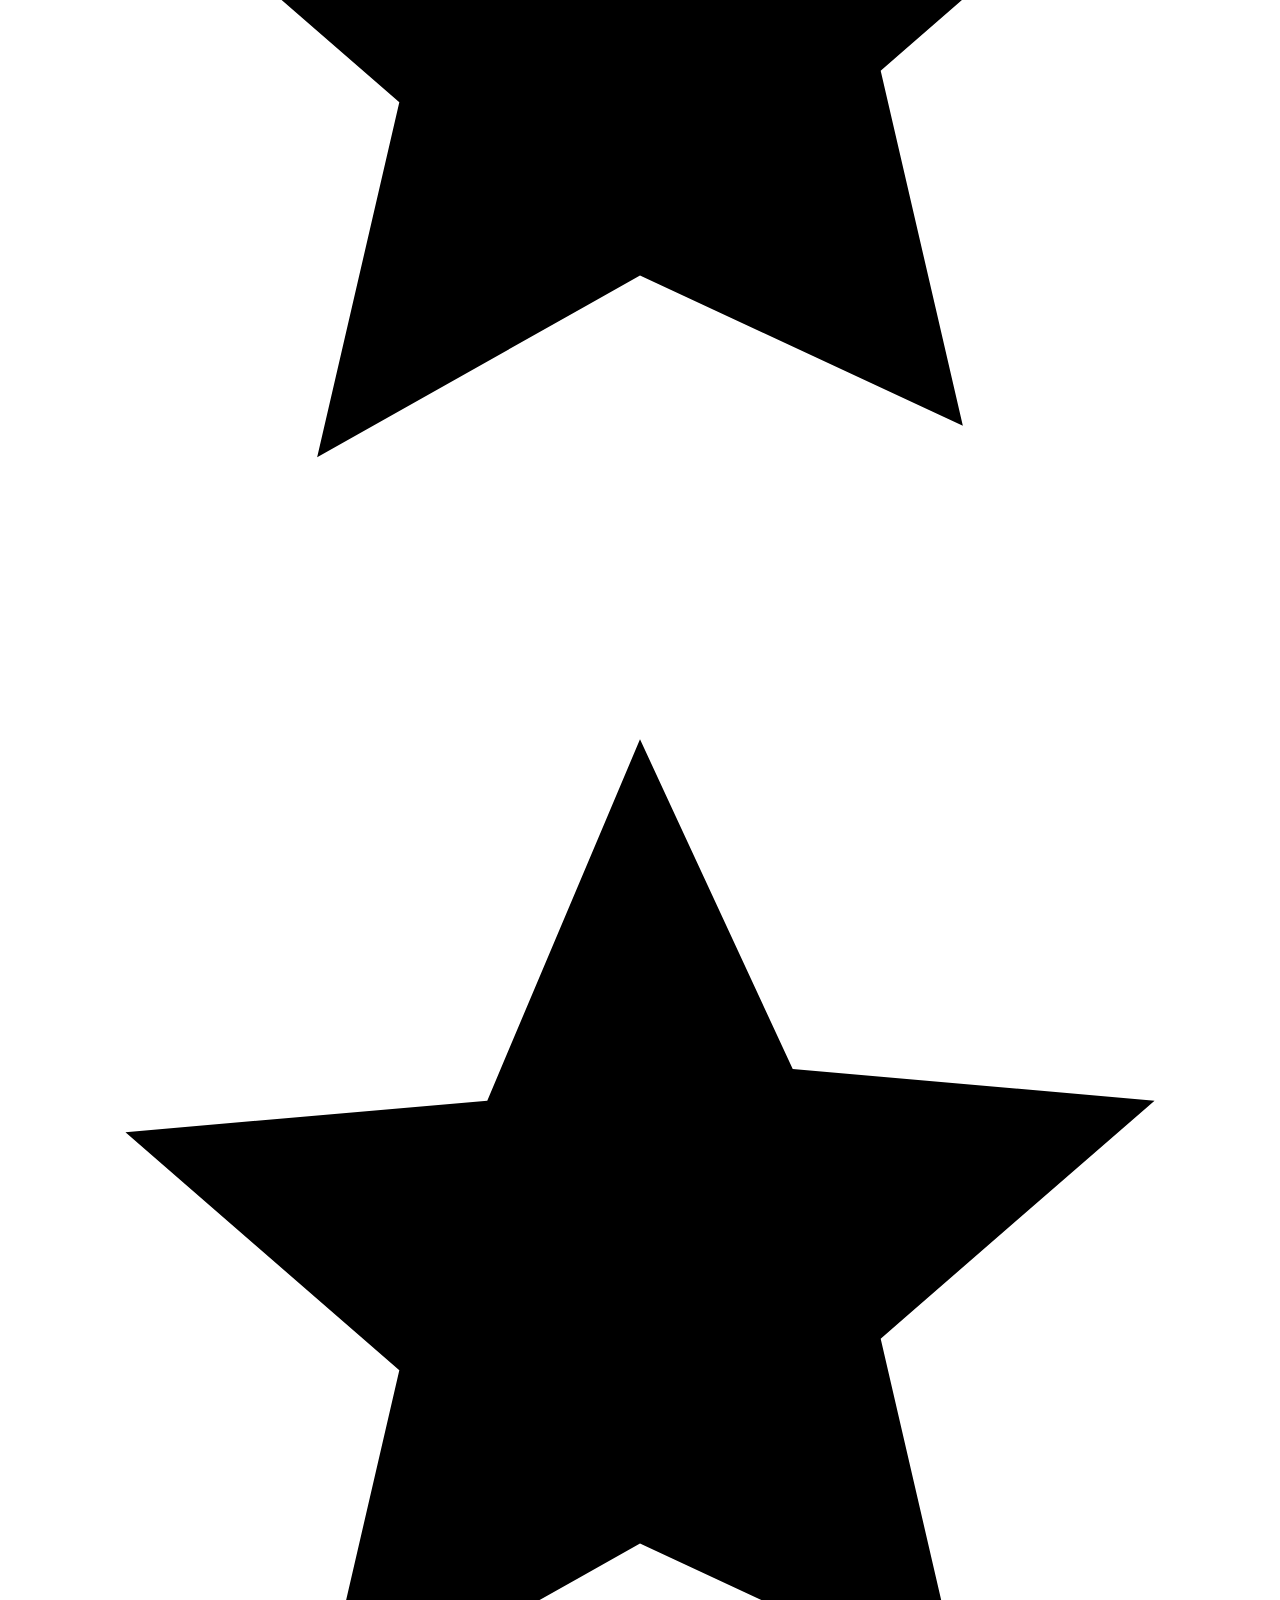
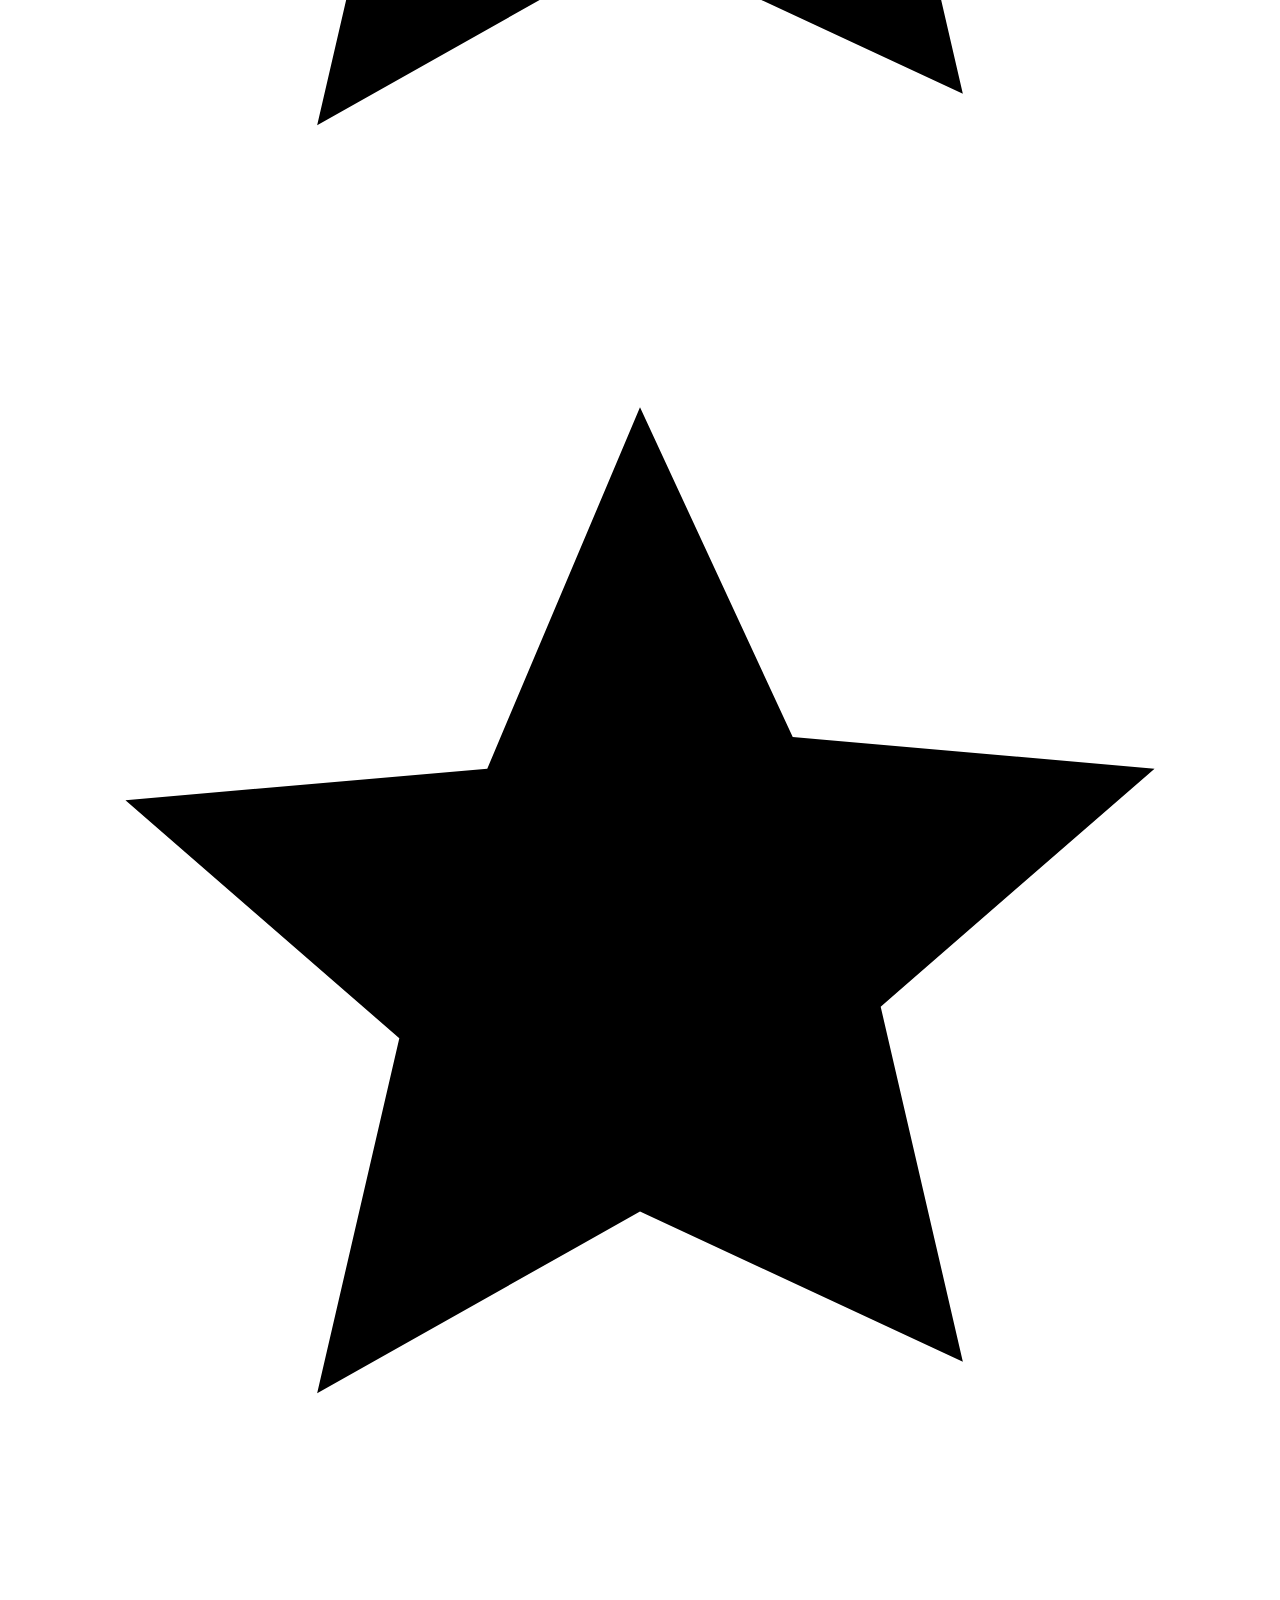
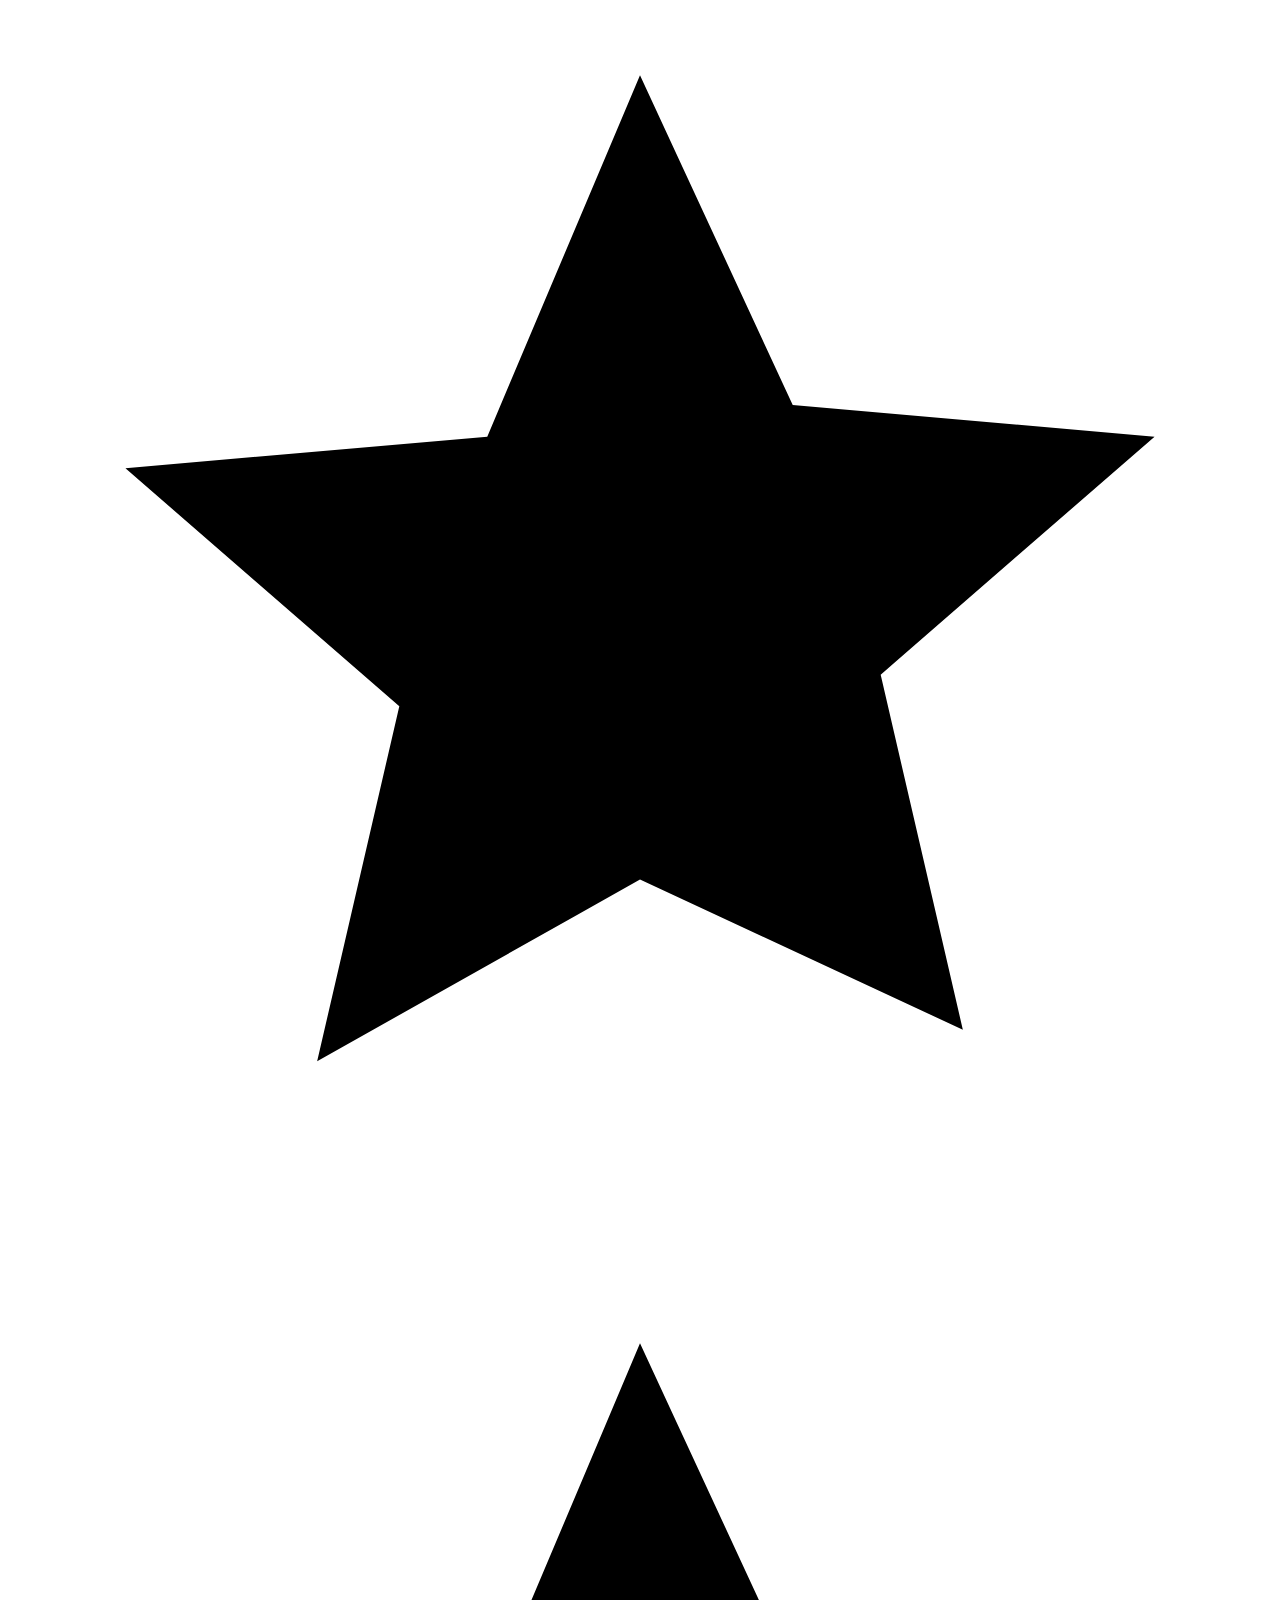
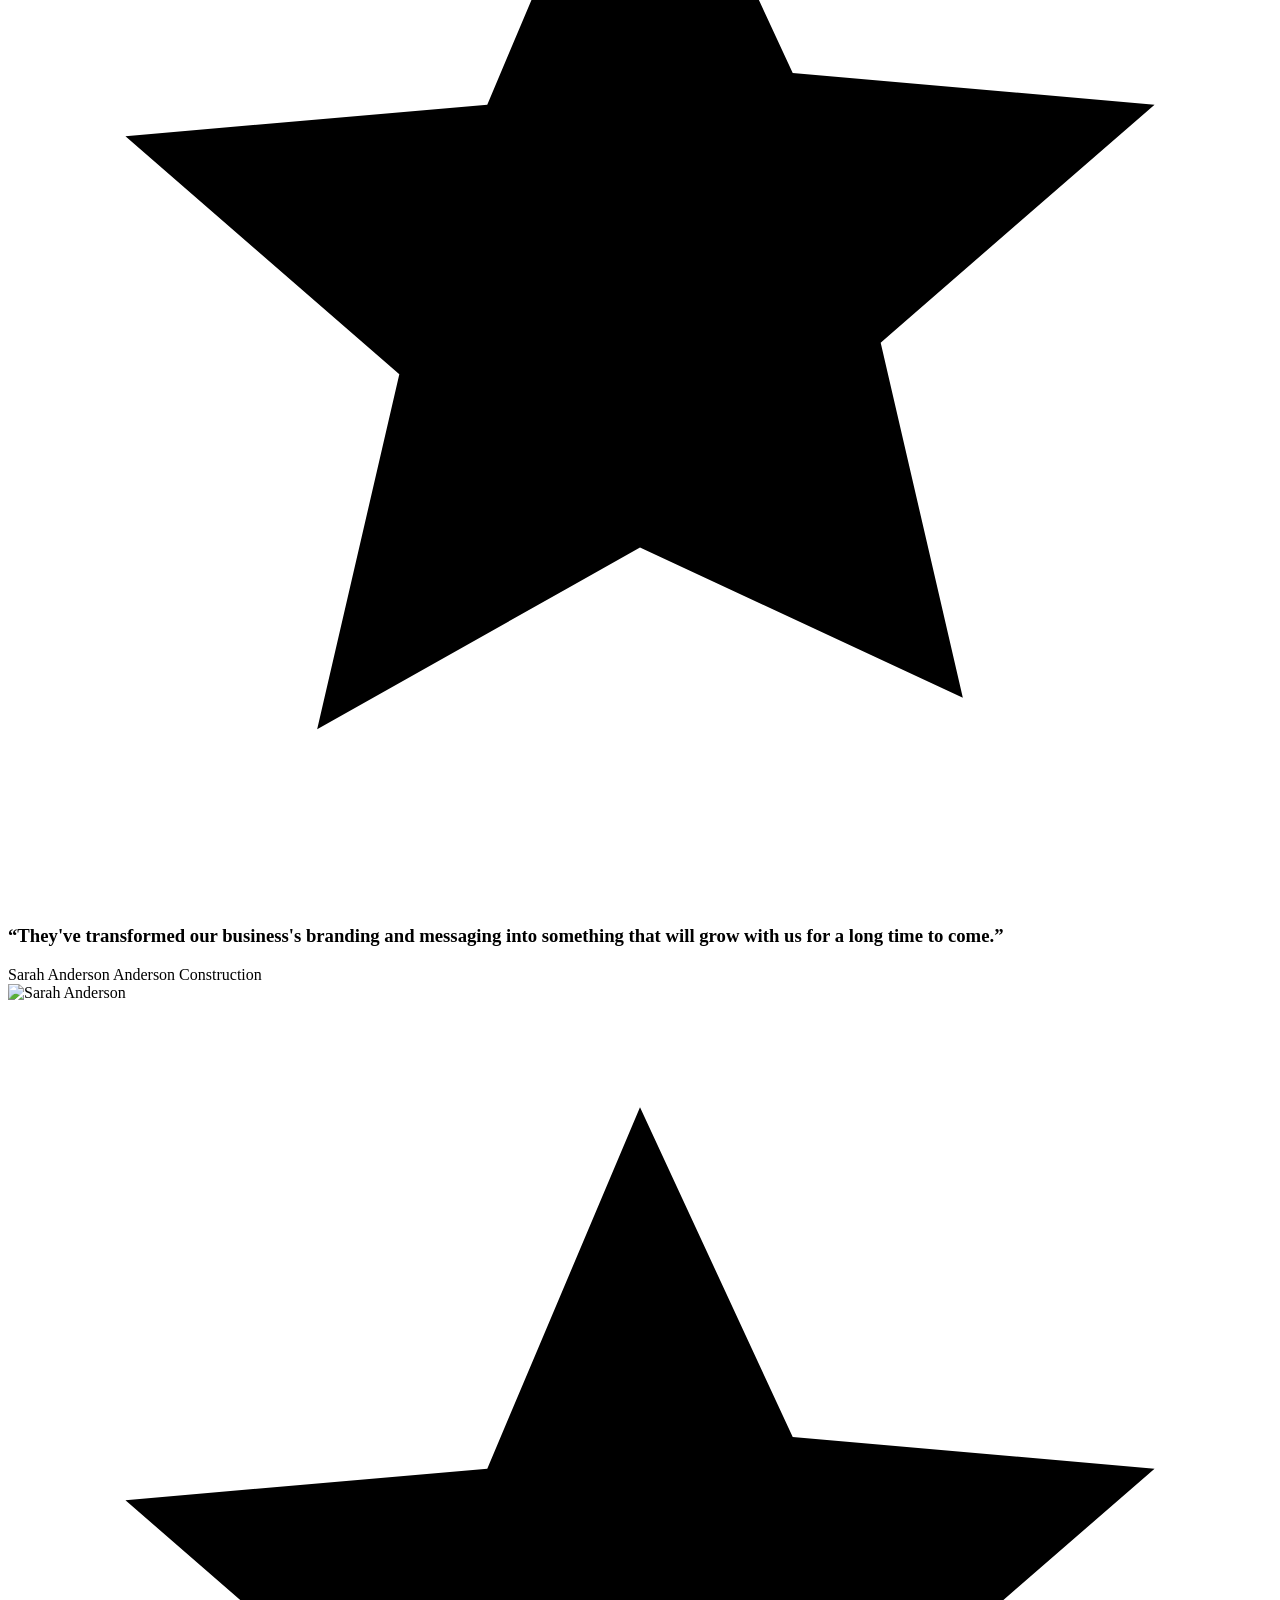
==== commit a96dd6bd: "Point V2 stylesheet links to jsDelivr CDN page.css and page-v2.css were linked relatively, so they f" ====
--- a/index-v2.html
+++ b/index-v2.html
@@ -5,8 +5,8 @@
 <meta name="viewport" content="width=device-width, initial-scale=1" />
 <title>Known By — Brand & Website for High-End Architectural Practices</title>
 <link rel="stylesheet" href="https://cdn.jsdelivr.net/gh/tsimstack/known-by-do-branding@main/shared/styles/colors_and_type.css" />
-<link rel="stylesheet" href="page.css" />
-<link rel="stylesheet" href="page-v2.css" />
+<link rel="stylesheet" href="https://cdn.jsdelivr.net/gh/tsimstack/known-by-do-branding@main/page.css" />
+<link rel="stylesheet" href="https://cdn.jsdelivr.net/gh/tsimstack/known-by-do-branding@main/page-v2.css" />
 <!-- Smooth Scroll -->
 <link rel="stylesheet" href="https://cdn.jsdelivr.net/npm/lenis@1.2.3/dist/lenis.css" />
 </head>
